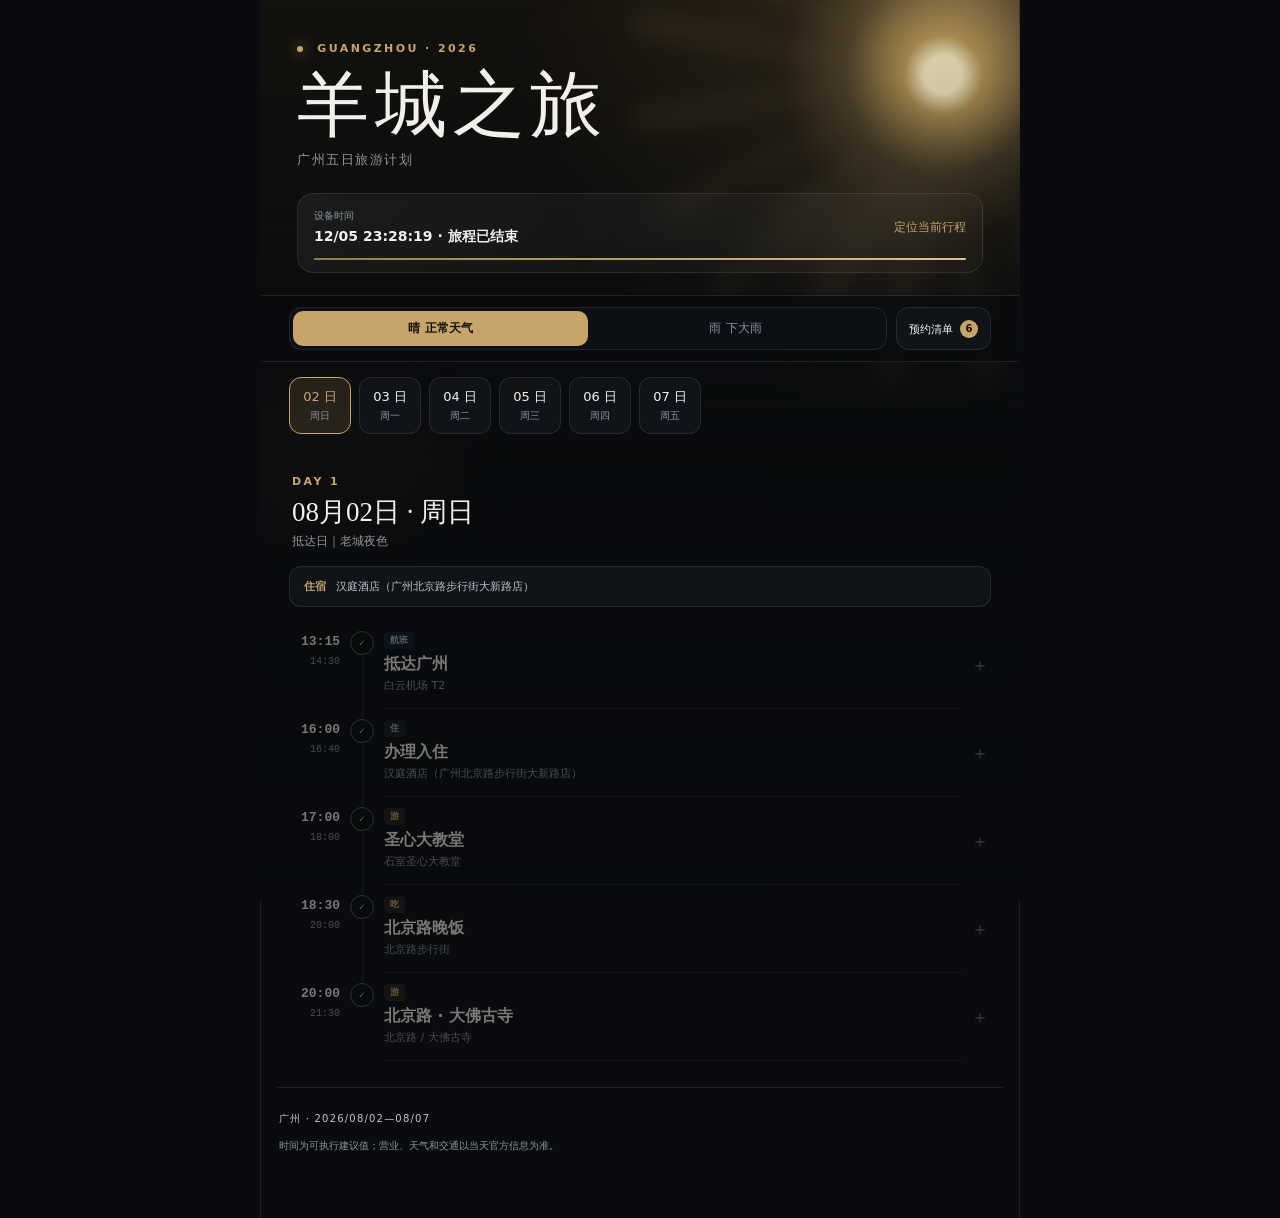
==== index.html @ 63f64cc5 "Publish Guangzhou interactive travel guide" ====
﻿<!DOCTYPE html><html lang="zh-CN"><head><meta charSet="utf-8"/><meta name="viewport" content="width=device-width, initial-scale=1"/><link rel="preload" as="image" href="./rain-window-v1.png"/><link rel="preload" as="image" href="./rain-window-loop-v1.gif"/><link rel="stylesheet" href="/assets/index-BPxHb4oF.css" data-rsc-css-href="/assets/index-BPxHb4oF.css" data-precedence="vite-rsc/importer-resources"/><link rel="preload" href="/styles.css" as="style"/><link rel="modulepreload" href="/assets/layout-segment-context-Cm3R5QKT.js" crossorigin=""/><link rel="modulepreload" href="/assets/rolldown-runtime-S-ySWqyJ.js" crossorigin=""/><link rel="modulepreload" href="/assets/index-CP8Jyj7E.js" crossorigin=""/><link rel="modulepreload" href="/assets/framework-DjPHiq1u.js" crossorigin=""/><link rel="modulepreload" href="/assets/page-rLevxvu_.js" crossorigin=""/><title>羊城之旅｜广州五日旅游计划</title><meta name="description" content="正常天气与大雨天气双方案的广州五日手机互动旅游计划"/><meta property="og:title" content="羊城之旅｜广州五日旅游计划"/><meta property="og:description" content="正常天气与大雨天气双方案的广州五日手机互动旅游计划"/><meta property="og:type" content="website"/><meta property="og:image" content="https://tripgz.gqtrashbin.design/og.png"/><meta property="og:image:width" content="1200"/><meta property="og:image:height" content="630"/><meta property="og:image:alt" content="羊城之旅｜广州五日旅游计划"/><meta name="twitter:card" content="summary_large_image"/><meta name="twitter:title" content="羊城之旅｜广州五日旅游计划"/><meta name="twitter:description" content="正常天气与大雨天气双方案的广州五日手机互动旅游计划"/><meta name="twitter:image" content="https://tripgz.gqtrashbin.design/og.png"/><link rel="stylesheet" href="/styles.css"/><script>self.__VINEXT_RSC_PARAMS__={}</script><script>self.__VINEXT_RSC_NAV__={"pathname":"/","searchParams":[]}</script><link rel="modulepreload" href="/assets/index-CP8Jyj7E.js" />
</head><body><main class="weather-page weather-sun"><div class="weather-scene" aria-hidden="true"><div class="sun-orb"></div><div class="sun-haze sun-haze-one"></div><div class="sun-haze sun-haze-two"></div><img class="rain-still" src="./rain-window-v1.png" alt=""/><img class="rain-animation" src="./rain-window-loop-v1.gif" alt=""/><div class="rain-mist"></div><div class="rain-layer rain-far"></div><div class="rain-layer rain-mid"></div><div class="rain-layer rain-near"></div><div class="rain-layer rain-fast"></div><div class="rain-layer rain-streaks"></div><div class="rain-layer rain-static"></div></div><div class="weather-content"><header class="hero"><div class="hero-glow"></div><div class="eyebrow"><span class="live-dot"></span> GUANGZHOU · 2026</div><h1>羊城之旅</h1><p class="hero-copy">广州五日旅游计划</p><div class="status-card"><div><span class="muted">设备时间</span><strong>07/27 14:13:01 · 距出发 6 天</strong></div><button type="button">定位当前行程</button><div class="progress-track" aria-label="总行程进度 0%"><span style="width:0%"></span></div></div></header><div class="mode-wrap"><nav class="mode-switch" aria-label="天气方案切换"><button class="active" aria-pressed="true"><span>晴</span>正常天气</button><button class="" aria-pressed="false"><span>雨</span>下大雨</button></nav><button class="booking-button" aria-expanded="false">预约清单 <b>6</b></button></div><nav class="day-tabs" aria-label="选择日期"><button class="active"><span>02<!-- --> 日</span><small>周日</small></button><button class=""><span>03<!-- --> 日</span><small>周一</small></button><button class=""><span>04<!-- --> 日</span><small>周二</small></button><button class=""><span>05<!-- --> 日</span><small>周三</small></button><button class=""><span>06<!-- --> 日</span><small>周四</small></button><button class=""><span>07<!-- --> 日</span><small>周五</small></button></nav><section class="itinerary" aria-live="polite"><div><div class="day-heading"><div><span class="section-kicker">DAY <!-- -->1</span><h2>08月02<!-- -->日 · <!-- -->周日</h2><p>抵达日｜老城夜色</p></div></div><div class="hotel-line"><span>住宿</span>汉庭酒店（广州北京路步行街大新路店）</div><div class="timeline"><details class="stop upcoming"><summary><div class="time"><strong>13:15</strong><span>14:30</span></div><div class="rail"><i>1</i></div><div class="stop-main"><div class="stop-topline"><span class="kind flight">航班</span></div><h3>抵达广州</h3><p>白云机场 T2</p></div><span class="chevron">＋</span></summary><div class="stop-detail"><p>取行李后乘地铁或网约车前往酒店；预留约 90 分钟进城。</p><a href="baidumap://map/geocoder?address=%E7%99%BD%E4%BA%91%E6%9C%BA%E5%9C%BA%20T2&amp;src=webapp.guangzhou-guide">在百度地图 App 打开 ↗</a></div></details><details class="stop upcoming"><summary><div class="time"><strong>16:00</strong><span>16:40</span></div><div class="rail"><i>2</i></div><div class="stop-main"><div class="stop-topline"><span class="kind hotel">住</span></div><h3>办理入住</h3><p>汉庭酒店（广州北京路步行街大新路店）</p></div><span class="chevron">＋</span></summary><div class="stop-detail"><p>放行李、补水，轻装出发。</p><a href="baidumap://map/geocoder?address=%E6%B1%89%E5%BA%AD%E9%85%92%E5%BA%97%EF%BC%88%E5%B9%BF%E5%B7%9E%E5%8C%97%E4%BA%AC%E8%B7%AF%E6%AD%A5%E8%A1%8C%E8%A1%97%E5%A4%A7%E6%96%B0%E8%B7%AF%E5%BA%97%EF%BC%89&amp;src=webapp.guangzhou-guide">在百度地图 App 打开 ↗</a></div></details><details class="stop upcoming"><summary><div class="time"><strong>17:00</strong><span>18:00</span></div><div class="rail"><i>3</i></div><div class="stop-main"><div class="stop-topline"><span class="kind visit">游</span></div><h3>圣心大教堂</h3><p>石室圣心大教堂</p></div><span class="chevron">＋</span></summary><div class="stop-detail"><p>看双尖塔与石砌立面；如现场暂停开放，则只看外观后提前去北京路。</p><a href="baidumap://map/geocoder?address=%E7%9F%B3%E5%AE%A4%E5%9C%A3%E5%BF%83%E5%A4%A7%E6%95%99%E5%A0%82&amp;src=webapp.guangzhou-guide">在百度地图 App 打开 ↗</a></div></details><details class="stop upcoming"><summary><div class="time"><strong>18:30</strong><span>20:00</span></div><div class="rail"><i>4</i></div><div class="stop-main"><div class="stop-topline"><span class="kind food">吃</span></div><h3>北京路晚饭</h3><p>北京路步行街</p></div><span class="chevron">＋</span></summary><div class="stop-detail"><p>第一顿以粤菜为主，三人共享更容易多尝几样。</p><div class="chips"><span>备选</span><em>大鸽饭</em><em>九大簋</em></div><a href="baidumap://map/geocoder?address=%E5%8C%97%E4%BA%AC%E8%B7%AF%E6%AD%A5%E8%A1%8C%E8%A1%97&amp;src=webapp.guangzhou-guide">在百度地图 App 打开 ↗</a></div></details><details class="stop upcoming"><summary><div class="time"><strong>20:00</strong><span>21:30</span></div><div class="rail"><i>5</i></div><div class="stop-main"><div class="stop-topline"><span class="kind visit">游</span></div><h3>北京路 · 大佛古寺</h3><p>北京路 / 大佛古寺</p></div><span class="chevron">＋</span></summary><div class="stop-detail"><p>饭后看千年古道遗址与大佛古寺夜景，不赶场。</p><a href="baidumap://map/geocoder?address=%E5%8C%97%E4%BA%AC%E8%B7%AF%20%2F%20%E5%A4%A7%E4%BD%9B%E5%8F%A4%E5%AF%BA&amp;src=webapp.guangzhou-guide">在百度地图 App 打开 ↗</a></div></details></div></div></section><footer><span>广州 · 2026/08/02—08/07</span><p>时间为可执行建议值；营业、天气和交通以当天官方信息为准。</p></footer></div></main><script id="_R_">import("/assets/index-CP8Jyj7E.js")</script></body></html><script>self.__VINEXT_RSC_CHUNKS__=self.__VINEXT_RSC_CHUNKS__||[];self.__VINEXT_RSC_CHUNKS__.push("2:I[\"8c0f216c4604\",[],\"Children\",1]\n3:I[\"15c18cfaeeff\",[],\"LayoutSegmentProvider\",1]\n4:I[\"8c0f216c4604\",[],\"Slot\",1]\n5:I[\"593f344dc510\",[],\"RedirectBoundary\",1]\n:HL[\"/assets/index-BPxHb4oF.css\",\"style\"]\n:HL[\"/styles.css\",\"style\"]\n")</script><script>self.__VINEXT_RSC_CHUNKS__=self.__VINEXT_RSC_CHUNKS__||[];self.__VINEXT_RSC_CHUNKS__.push("0:{\"__route\":\"route:/\",\"__interceptionContext\":null,\"__layoutIds\":[\"layout:/\"],\"__rootLayout\":\"/\",\"page:/\":\"$L1\",\"layout:/\":[[[[\"$\",\"link\",\"css:/assets/index-BPxHb4oF.css\",{\"rel\":\"stylesheet\",\"precedence\":\"vite-rsc/importer-resources\",\"href\":\"/assets/index-BPxHb4oF.css\",\"data-rsc-css-href\":\"/assets/index-BPxHb4oF.css\"}],\"$undefined\"],[\"$\",\"html\",null,{\"lang\":\"zh-CN\",\"children\":[[\"$\",\"head\",null,{\"children\":[\"$\",\"link\",null,{\"rel\":\"stylesheet\",\"href\":\"/styles.css\"}]}],[\"$\",\"body\",null,{\"children\":[\"$\",\"$L2\",null,{}]}]]}]],null],\"route:/\":[[[\"$\",\"meta\",null,{\"charSet\":\"utf-8\"}],[[\"$\",\"title\",\"0\",{\"children\":\"羊城之旅｜广州五日旅游计划\"}],[\"$\",\"meta\",\"1\",{\"name\":\"description\",\"content\":\"正常天气与大雨天气双方案的广州五日手机互动旅游计划\"}],[\"$\",\"meta\",\"2\",{\"property\":\"og:title\",\"content\":\"羊城之旅｜广州五日旅游计划\"}],[\"$\",\"meta\",\"3\",{\"property\":\"og:description\",\"content\":\"正常天气与大雨天气双方案的广州五日手机互动旅游计划\"}],[\"$\",\"meta\",\"4\",{\"property\":\"og:type\",\"content\":\"website\"}],[\"$\",\"meta\",\"5\",{\"property\":\"og:image\",\"content\":\"https://tripgz.gqtrashbin.design/og.png\"}],[\"$\",\"meta\",\"6\",{\"property\":\"og:image:width\",\"content\":\"1200\"}],[\"$\",\"meta\",\"7\",{\"property\":\"og:image:height\",\"content\":\"630\"}],[\"$\",\"meta\",\"8\",{\"property\":\"og:image:alt\",\"content\":\"羊城之旅｜广州五日旅游计划\"}],[\"$\",\"meta\",\"9\",{\"name\":\"twitter:card\",\"content\":\"summary_large_image\"}],[\"$\",\"meta\",\"10\",{\"name\":\"twitter:title\",\"content\":\"羊城之旅｜广州五日旅游计划\"}],[\"$\",\"meta\",\"11\",{\"name\":\"twitter:description\",\"content\":\"正常天气与大雨天气双方案的广州五日手机互动旅游计划\"}],[\"$\",\"meta\",\"12\",{\"name\":\"twitter:image\",\"content\":\"https://tripgz.gqtrashbin.design/og.png\"}]],[[\"$\",\"meta\",\"0\",{\"name\":\"viewport\",\"content\":\"width=device-width, initial-scale=1\"}]]],[\"$\",\"$L3\",null,{\"segmentMap\":{\"children\":[]},\"children\":[\"$\",\"$L4\",null,{\"id\":\"layout:/\",\"parallelSlots\":\"$undefined\",\"children\":[\"$\",\"$L5\",null,{\"children\":[\"$\",\"$L3\",null,{\"segmentMap\":{\"children\":[]},\"children\":[\"$\",\"$L4\",null,{\"id\":\"page:/\"}]}]}]}]}]],\"__layoutFlags\":{\"layout:/\":\"s\"},\"__artifactCompatibility\":{\"schemaVersion\":1,\"graphVersion\":\"app-route-graph:4uhn5s1wvoptc\",\"deploymentVersion\":\"9c1d04fc-54e3-4428-b89f-af4d07ae3cdd\",\"appElementsSchemaVersion\":1,\"rscPayloadSchemaVersion\":1,\"rootBoundaryId\":\"/\",\"renderEpoch\":null}}\n")</script><script>self.__VINEXT_RSC_CHUNKS__=self.__VINEXT_RSC_CHUNKS__||[];self.__VINEXT_RSC_CHUNKS__.push("6:I[\"6efdf509a785\",[],\"default\",1]\n1:[\"$\",\"$L6\",null,{\"params\":\"$@7\",\"searchParams\":\"$@8\"}]\n")</script><script>self.__VINEXT_RSC_CHUNKS__=self.__VINEXT_RSC_CHUNKS__||[];self.__VINEXT_RSC_CHUNKS__.push("7:{}\n8:{}\n")</script><script>self.__VINEXT_RSC_DONE__=true</script>
---- assets/index-BPxHb4oF.css ----
:root{--bg:#090b0e;--panel:#101419;--panel-2:#151a20;--line:#ffffff17;--text:#f2f0e9;--muted:#8e969f;--gold:#c7a56a;--gold-soft:#c7a56a24;--blue:#7da7c7}*{box-sizing:border-box}html{background:var(--bg);--lightningcss-light: ;--lightningcss-dark:initial;color-scheme:dark;scroll-behavior:smooth}body{background:var(--bg);color:var(--text);margin:0;font-family:PingFang SC,Microsoft YaHei,system-ui,sans-serif}button,summary{-webkit-tap-highlight-color:transparent}button{font:inherit}main{min-height:100vh;padding-bottom:calc(32px + env(safe-area-inset-bottom))}.weather-page{isolation:isolate;background:#090b0e;position:relative;overflow:clip}.weather-content{z-index:2;position:relative}.weather-scene{z-index:0;pointer-events:none;width:min(760px,100%);transition:background 1s;position:fixed;inset:0 0 0 50%;overflow:hidden;translate:-50%}.weather-scene:after{content:"";background:linear-gradient(#0507090d,#07090c94 46%,#090b0eeb 100%);position:absolute;inset:0}.sun-orb{aspect-ratio:1;opacity:0;filter:blur(1px);background:radial-gradient(circle,#fff7cffa 0 8%,#eec46fad 17%,#c7a56a38 42%,#0000 70%);border-radius:50%;width:330px;transition:opacity .8s,transform 1.2s;position:absolute;top:-90px;right:-88px;transform:scale(.82)}.sun-orb:after{content:"";filter:blur(12px);background:repeating-conic-gradient(from 8deg,#eccb8b1a 0deg 3deg,#0000 4deg 18deg);border-radius:50%;animation:42s linear infinite sun-turn;position:absolute;inset:-45%}.sun-haze{opacity:0;filter:blur(30px);border-radius:50%;transition:opacity 1s;animation:13s ease-in-out infinite alternate haze-drift;position:absolute}.sun-haze-one{background:#cfaa6829;width:180px;height:100px;top:180px;right:8%}.sun-haze-two{background:#977e5217;width:230px;height:150px;animation-delay:-6s;top:43vh;left:-40px}.weather-sun .sun-orb{opacity:1;transform:scale(1)}.weather-sun .sun-haze{opacity:1}.weather-sun .weather-scene{background:radial-gradient(circle at 84% 4%,#ae894833,#0000 35%),linear-gradient(#14120e 0%,#0e0f0f 38%,#090b0e 100%)}.rain-still,.rain-animation{object-fit:cover;opacity:0;filter:blur(.3px)brightness(.88)saturate(.86);width:100%;height:100%;transition:opacity .8s;position:absolute;inset:0;transform:scale(1.025)}.rain-mist,.rain-layer{opacity:0;transition:opacity .7s;position:absolute;inset:0}.rain-mist{filter:blur(3px)saturate(.82);background:radial-gradient(at 25% 8%,#80a9a84d,#0000 38%),radial-gradient(at 78% 24%,#476f7747,#0000 42%),linear-gradient(#264a4ce6,#122a2eb3 48%,#08111559);transform:scale(1.04)}.rain-layer{will-change:background-position, transform;background-repeat:repeat}.rain-far{filter:blur(5.5px)saturate(.72);background-image:radial-gradient(at 50% 18%,#b5d7d629 0 1px,#0000 3px),linear-gradient(#0000 0 34%,#adcecf21 38% 68%,#0000 73%);background-size:31px 96px,79px 210px;animation:13s linear infinite glass-rivulets;inset:-18% -8%}.rain-mid{filter:drop-shadow(0 1px 1px #0000007a);background-image:radial-gradient(at 34% 25%,#ebf7f58c 0 1px,#0000 2px),radial-gradient(at 52% 55%,#0f222594 0 3px,#89aeaf3b 4px,#0000 6px),radial-gradient(at 38% 28%,#e5f4f261 0 1px,#0000 2px),radial-gradient(at 52% 58%,#0b1b1f80 0 2px,#8cb0b133 3px,#0000 5px);background-position:3px 7px,3px 7px,29px 47px,29px 47px;background-size:43px 61px,43px 61px,79px 103px,79px 103px}.rain-near{filter:drop-shadow(0 2px 2px #0000008c);background-image:radial-gradient(at 39% 27%,#f7fcf9b3 0 1.2px,#0000 2.4px),radial-gradient(at 52% 58%,#071619b8 0 5px,#9dc1c04d 6px,#0000 9px),radial-gradient(at 35% 23%,#eff9f68c 0 1px,#0000 2px),radial-gradient(at 52% 59%,#08181ba6 0 3.5px,#98bcbb47 4.5px,#0000 7px);background-position:21px 15px,21px 15px,71px 83px,71px 83px;background-size:109px 127px,109px 127px,157px 181px,157px 181px;animation:22s cubic-bezier(.45,0,.55,1) infinite heavy-drops;inset:-8% -4%}.rain-fast{filter:blur(2.2px)saturate(.8)drop-shadow(0 1px 2px #00000061);background-image:radial-gradient(at 42% 26%,#eff9f76b 0 1px,#0000 2px),radial-gradient(at 52% 53%,#08191d94 0 2px,#95bbba33 3px,#0000 5px),linear-gradient(#0000 0 28%,#aacbca1f 35% 71%,#0000 76%);background-position:91px -27px,91px -27px,37px -103px;background-size:137px 193px,137px 193px,223px 347px;animation:7.4s cubic-bezier(.38,.04,.62,.98) infinite quick-drops;inset:-14% -3%}.rain-streaks{filter:blur(.8px);background-image:linear-gradient(166deg,#0000 0 43%,#dcedec42 44% 45.5%,#0000 47% 100%),linear-gradient(166deg,#0000 0 61%,#cde4e32e 62% 63%,#0000 64.5% 100%);background-position:17px -119px,103px -287px;background-size:127px 263px,211px 379px;animation:2.8s linear infinite slant-rain;inset:-22% -18%;transform:rotate(-4deg)}.rain-static{filter:drop-shadow(0 1.5px 1px #000000a6);background-image:radial-gradient(at 35% 20%,#fffffcdb 0 1.8px,#0000 3.5px),radial-gradient(at 53% 60%,#031114cc 0 9px,#b1d4cf57 10px,#0000 14px),radial-gradient(at 34% 22%,#fffffad1 0 1px,#0000 2px),radial-gradient(at 52% 57%,#051417c7 0 4px,#accdc952 5px,#0000 7px),radial-gradient(at 31% 24%,#fafffbad 0 1px,#0000 2px),radial-gradient(at 52% 58%,#061518ad 0 2px,#aed0cb4d 3px,#0000 5px),radial-gradient(at 38% 26%,#f8fffc94 0 .5px,#0000 1.2px),radial-gradient(at 53% 60%,#08181b99 0 .9px,#a1c6c340 1.7px,#0000 2.7px);background-position:137px 79px,137px 79px,23px 41px,23px 41px,71px 19px,71px 19px,11px 67px,11px 67px;background-size:293px 347px,293px 347px,173px 211px,173px 211px,97px 139px,97px 139px,53px 83px,53px 83px}.weather-rain .rain-still,.weather-rain .rain-animation{opacity:.9}.weather-rain .rain-mist{opacity:.16}.weather-rain .rain-far,.weather-rain .rain-mid,.weather-rain .rain-near,.weather-rain .rain-fast,.weather-rain .rain-streaks,.weather-rain .rain-static{opacity:0}.weather-rain .weather-scene{background:linear-gradient(#315b5b 0%,#173b40 43%,#09151a 100%)}.weather-rain .weather-scene:after{background:linear-gradient(#020d100a,#050e125c 48%,#090b0ee8 100%);box-shadow:inset 0 0 90px #00000047}@keyframes sun-turn{to{transform:rotate(360deg)}}@keyframes haze-drift{to{transform:translate(28px,18px)scale(1.12)}}@keyframes glass-rivulets{0%{background-position:0 -210px,17px -420px}to{background-position:0 210px,17px 420px}}@keyframes heavy-drops{0%,18%{transform:translateY(-8px)}48%,72%{transform:translateY(8px)}to{transform:translateY(26px)}}@keyframes quick-drops{0%,9%{transform:translateY(-18px)}66%{transform:translateY(32px)}to{transform:translateY(62px)}}@keyframes slant-rain{0%{background-position:17px -263px,103px -379px}to{background-position:-37px 263px,49px 379px}}.hero{padding:max(42px, env(safe-area-inset-top)) 20px 22px;border-bottom:1px solid var(--line);position:relative;overflow:hidden}.hero-glow{pointer-events:none;background:radial-gradient(circle,#c7a56a3b,#0000 68%);width:310px;height:310px;position:absolute;top:-160px;right:-120px}.eyebrow,.section-kicker{color:var(--gold);letter-spacing:.22em;font-size:11px;font-weight:700}.live-dot{background:var(--gold);width:6px;height:6px;box-shadow:0 0 14px var(--gold);border-radius:50%;margin-right:8px;display:inline-block}h1{letter-spacing:.08em;margin:14px 0 2px;font-family:Songti SC,STSong,serif;font-size:clamp(44px,13vw,72px);font-weight:500;line-height:1}.hero-copy{color:var(--muted);letter-spacing:.12em;margin:10px 0 24px;font-size:13px}.status-card{border:1px solid var(--line);-webkit-backdrop-filter:blur(12px);backdrop-filter:blur(12px);background:linear-gradient(130deg,#ffffff0f,#ffffff05);border-radius:16px;grid-template-columns:1fr auto;align-items:center;gap:12px;padding:15px 16px 12px;display:grid;position:relative}.status-card .muted{color:var(--muted);margin-bottom:3px;font-size:10px;display:block}.status-card strong{font-size:14px}.status-card button{color:var(--gold);cursor:pointer;background:0 0;border:0;padding:8px 0 8px 12px;font-size:12px}.progress-track{background:#ffffff17;border-radius:9px;grid-column:1/-1;height:2px;overflow:hidden}.progress-track span{background:linear-gradient(90deg,#9b7a45,#e0c28b);height:100%;transition:width .4s;display:block}.mode-wrap{z-index:20;-webkit-backdrop-filter:blur(18px)saturate(125%);backdrop-filter:blur(18px)saturate(125%);border-bottom:1px solid var(--line);background:#090b0ec2;gap:9px;padding:11px 16px;display:flex;position:sticky;top:0}.mode-switch{border:1px solid var(--line);background:#0c0f13;border-radius:13px;flex:1;grid-template-columns:1fr 1fr;padding:3px;display:grid}.mode-switch button{color:var(--muted);cursor:pointer;background:0 0;border:0;border-radius:10px;padding:9px 10px;font-size:12px}.mode-switch button span{margin-right:5px}.mode-switch button.active{color:#17120b;background:var(--gold);font-weight:700}.mode-switch button.active.rain{color:#08131b;background:var(--blue)}.booking-button{border:1px solid var(--line);color:var(--text);background:var(--panel);cursor:pointer;white-space:nowrap;border-radius:13px;padding:0 12px;font-size:11px}.booking-button b{color:#17120b;background:var(--gold);border-radius:50%;place-items:center;width:18px;height:18px;margin-left:4px;font-size:10px;display:inline-grid}.booking-panel{background:linear-gradient(145deg, var(--gold-soft), #ffffff05);border:1px solid #c7a56a45;border-radius:18px;margin:12px 16px;padding:20px}.booking-panel h2{margin:6px 0 15px;font-family:Songti SC,serif;font-size:24px;font-weight:500}.booking-list{gap:10px;display:grid}.booking-list article{border-top:1px solid var(--line);grid-template-columns:74px 1fr;gap:12px;padding-top:10px;display:grid}.booking-list time{color:var(--gold);font-size:11px}.booking-list strong{font-size:13px}.booking-list p{color:var(--muted);margin:4px 0 0;font-size:12px;line-height:1.6}.day-tabs{scrollbar-width:none;gap:8px;padding:15px 16px 10px;display:flex;overflow-x:auto}.day-tabs::-webkit-scrollbar{display:none}.day-tabs button{border:1px solid var(--line);color:var(--muted);background:var(--panel);cursor:pointer;border-radius:12px;flex:0 0 62px;padding:10px 6px}.day-tabs button span,.day-tabs button small{display:block}.day-tabs button span{color:var(--text);font-size:13px}.day-tabs button small{margin-top:3px;font-size:10px}.day-tabs button.active{border-color:var(--gold);background:var(--gold-soft)}.day-tabs button.active span{color:var(--gold)}.itinerary{padding:12px 16px 18px}.day-heading{justify-content:space-between;align-items:flex-start;gap:12px;padding:14px 3px 16px;display:flex}.day-heading h2{margin:5px 0 3px;font-family:Songti SC,serif;font-size:27px;font-weight:500}.day-heading p{color:var(--muted);margin:0;font-size:12px}.today-badge{color:var(--gold);background:var(--gold-soft);border:1px solid #c7a56a47;border-radius:99px;padding:5px 9px;font-size:10px}.hotel-line{color:#bdc3c8;background:var(--panel);border:1px solid var(--line);border-radius:12px;margin-bottom:14px;padding:12px 14px;font-size:11px}.hotel-line span{color:var(--gold);margin-right:10px;font-weight:700}.timeline{position:relative}.stop{background:0 0}.stop summary{cursor:pointer;grid-template-columns:51px 28px minmax(0,1fr) 20px;gap:8px;min-height:88px;list-style:none;display:grid}.stop summary::-webkit-details-marker{display:none}.time{text-align:right;padding-top:13px}.time strong{font-family:ui-monospace,SFMono-Regular,monospace;font-size:13px;display:block}.time span{color:var(--muted);font-family:ui-monospace,SFMono-Regular,monospace;font-size:10px}.rail{justify-content:center;display:flex;position:relative}.rail:after{content:"";background:var(--line);width:1px;position:absolute;top:31px;bottom:-9px;left:50%}.stop:last-child .rail:after{display:none}.rail i{z-index:1;width:24px;height:24px;color:var(--muted);background:var(--bg);border:1px solid #48505a;border-radius:50%;place-items:center;margin-top:10px;font-size:9px;font-style:normal;display:grid;position:relative}.stop-main{border-bottom:1px solid var(--line);min-width:0;padding:11px 0 15px}.stop-main h3{margin:5px 0 3px;font-size:16px;font-weight:650}.stop-main p{color:var(--muted);text-overflow:ellipsis;white-space:nowrap;margin:0;font-size:11px;overflow:hidden}.stop-topline{align-items:center;gap:7px;display:flex}.kind{color:var(--gold);background:var(--gold-soft);border-radius:4px;padding:2px 6px;font-size:9px;font-weight:700}.kind.food{color:#deb585;background:#deb5851f}.kind.travel,.kind.flight{color:#9abbd3;background:#7da7c71f}.kind.hotel{color:#aab7ad;background:#96af9d1f}.now-label{color:#111;background:var(--gold);border-radius:4px;padding:2px 6px;font-size:9px;font-weight:700}.chevron{color:#666f78;align-self:center;font-size:18px;transition:transform .25s}.stop[open] .chevron{transform:rotate(45deg)}.stop-detail{border:1px solid var(--line);background:var(--panel);border-radius:12px;margin:-3px 0 12px 87px;padding:14px 15px}.stop-detail>p{color:#c7ccd0;margin:0 0 10px;font-size:12px;line-height:1.75}.stop-detail a{color:var(--gold);margin-top:11px;font-size:11px;text-decoration:none;display:inline-block}.chips{flex-wrap:wrap;align-items:center;gap:6px;display:flex}.chips span{color:var(--muted);font-size:10px}.chips em{border:1px solid var(--line);color:#c5c9cc;border-radius:999px;padding:5px 8px;font-size:10px;font-style:normal}.booking-note{color:#d7c7a9;background:var(--gold-soft);border-left:2px solid var(--gold);margin-top:10px;padding:9px 10px;font-size:11px;line-height:1.6}.booking-note b{color:var(--gold);margin-right:8px}.stop.done{opacity:.48}.stop.done .rail i{color:#94b29f;border-color:#4e6657}.stop.now .rail i{color:#17120b;border-color:var(--gold);background:var(--gold);box-shadow:0 0 0 5px #c7a56a1a}.stop.now .stop-main h3{color:var(--gold)}footer{border-top:1px solid var(--line);color:var(--muted);margin:8px 16px 0;padding:22px 2px;font-size:10px;line-height:1.7}footer span{color:#c3c7ca;letter-spacing:.12em}@media (width>=760px){main{border-left:1px solid var(--line);border-right:1px solid var(--line);width:min(760px,100%);margin:0 auto}.hero{padding-left:36px;padding-right:36px}.mode-wrap,.day-tabs,.itinerary{padding-left:28px;padding-right:28px}.booking-panel{margin-left:28px;margin-right:28px}}@media (prefers-reduced-motion:reduce){*{scroll-behavior:auto!important;transition:none!important}.sun-orb:after,.sun-haze,.rain-layer{animation:none!important}.weather-rain .rain-animation{display:none}}
---- styles.css ----
:root {
  --bg: #090b0e;
  --panel: #101419;
  --panel-2: #151a20;
  --line: rgba(255,255,255,.09);
  --text: #f2f0e9;
  --muted: #8e969f;
  --gold: #c7a56a;
  --gold-soft: rgba(199,165,106,.14);
  --blue: #7da7c7;
}

* { box-sizing: border-box; }
html { background: var(--bg); color-scheme: dark; scroll-behavior: smooth; }
body { margin: 0; background: var(--bg); color: var(--text); font-family: "PingFang SC", "Microsoft YaHei", system-ui, sans-serif; }
button, summary { -webkit-tap-highlight-color: transparent; }
button { font: inherit; }
main { min-height: 100vh; padding-bottom: calc(32px + env(safe-area-inset-bottom)); }

/* Atmospheric weather layer: restrained so the itinerary remains primary. */
.weather-page { position: relative; isolation: isolate; overflow: clip; background: #090b0e; }
.weather-content { position: relative; z-index: 2; }
.weather-scene { position: fixed; z-index: 0; inset: 0; left: 50%; width: min(760px, 100%); translate: -50% 0; overflow: hidden; pointer-events: none; transition: background 1s ease; }
.weather-scene::after { content: ""; position: absolute; inset: 0; background: linear-gradient(180deg, rgba(5,7,9,.05), rgba(7,9,12,.58) 46%, rgba(9,11,14,.92) 100%); }

.sun-orb { position: absolute; top: -90px; right: -88px; width: 330px; aspect-ratio: 1; border-radius: 50%; opacity: 0; background: radial-gradient(circle, rgba(255,247,207,.98) 0 8%, rgba(238,196,111,.68) 17%, rgba(199,165,106,.22) 42%, transparent 70%); filter: blur(1px); transform: scale(.82); transition: opacity .8s ease, transform 1.2s ease; }
.sun-orb::after { content: ""; position: absolute; inset: -45%; border-radius: 50%; background: repeating-conic-gradient(from 8deg, rgba(236,203,139,.1) 0deg 3deg, transparent 4deg 18deg); filter: blur(12px); animation: sun-turn 42s linear infinite; }
.sun-haze { position: absolute; border-radius: 50%; opacity: 0; filter: blur(30px); transition: opacity 1s ease; animation: haze-drift 13s ease-in-out infinite alternate; }
.sun-haze-one { top: 180px; right: 8%; width: 180px; height: 100px; background: rgba(207,170,104,.16); }
.sun-haze-two { top: 43vh; left: -40px; width: 230px; height: 150px; background: rgba(151,126,82,.09); animation-delay: -6s; }
.weather-sun .sun-orb { opacity: 1; transform: scale(1); }
.weather-sun .sun-haze { opacity: 1; }
.weather-sun .weather-scene { background: radial-gradient(circle at 84% 4%, rgba(174,137,72,.2), transparent 35%), linear-gradient(180deg, #14120e 0%, #0e0f0f 38%, #090b0e 100%); }

.rain-still, .rain-animation { position: absolute; inset: 0; width: 100%; height: 100%; object-fit: cover; opacity: 0; filter: blur(.3px) brightness(.88) saturate(.86); transform: scale(1.025); transition: opacity .8s ease; }

.rain-mist, .rain-layer { position: absolute; inset: 0; opacity: 0; transition: opacity .7s ease; }
.rain-mist { background: radial-gradient(ellipse at 25% 8%, rgba(128,169,168,.3), transparent 38%), radial-gradient(ellipse at 78% 24%, rgba(71,111,119,.28), transparent 42%), linear-gradient(180deg, rgba(38,74,76,.9), rgba(18,42,46,.7) 48%, rgba(8,17,21,.35)); filter: blur(3px) saturate(.82); transform: scale(1.04); }
.rain-layer { background-repeat: repeat; will-change: background-position, transform; }

/* Out-of-focus drops behind the pane: soft trails that creep downward. */
.rain-far {
  inset: -18% -8%;
  background-image:
    radial-gradient(ellipse at 50% 18%, rgba(181,215,214,.16) 0 1px, transparent 3px),
    linear-gradient(180deg, transparent 0 34%, rgba(173,206,207,.13) 38% 68%, transparent 73%);
  background-size: 31px 96px, 79px 210px;
  filter: blur(5.5px) saturate(.72);
  animation: glass-rivulets 13s linear infinite;
}

/* Fine beads on the glass, with a bright shoulder and a dark lower rim. */
.rain-mid {
  background-image:
    radial-gradient(ellipse at 34% 25%, rgba(235,247,245,.55) 0 1px, transparent 2px),
    radial-gradient(ellipse at 52% 55%, rgba(15,34,37,.58) 0 3px, rgba(137,174,175,.23) 4px, transparent 6px),
    radial-gradient(ellipse at 38% 28%, rgba(229,244,242,.38) 0 1px, transparent 2px),
    radial-gradient(ellipse at 52% 58%, rgba(11,27,31,.5) 0 2px, rgba(140,176,177,.2) 3px, transparent 5px);
  background-size: 43px 61px, 43px 61px, 79px 103px, 79px 103px;
  background-position: 3px 7px, 3px 7px, 29px 47px, 29px 47px;
  filter: drop-shadow(0 1px 1px rgba(0,0,0,.48));
}

/* Larger foreground droplets move very slowly, like water gathering on a window. */
.rain-near {
  inset: -8% -4%;
  background-image:
    radial-gradient(ellipse at 39% 27%, rgba(247,252,249,.7) 0 1.2px, transparent 2.4px),
    radial-gradient(ellipse at 52% 58%, rgba(7,22,25,.72) 0 5px, rgba(157,193,192,.3) 6px, transparent 9px),
    radial-gradient(ellipse at 35% 23%, rgba(239,249,246,.55) 0 1px, transparent 2px),
    radial-gradient(ellipse at 52% 59%, rgba(8,24,27,.65) 0 3.5px, rgba(152,188,187,.28) 4.5px, transparent 7px);
  background-size: 109px 127px, 109px 127px, 157px 181px, 157px 181px;
  background-position: 21px 15px, 21px 15px, 71px 83px, 71px 83px;
  filter: drop-shadow(0 2px 2px rgba(0,0,0,.55));
  animation: heavy-drops 22s cubic-bezier(.45,0,.55,1) infinite;
}

/* A sparse quicker layer breaks the shared rhythm of the slower trails. */
.rain-fast {
  inset: -14% -3%;
  background-image:
    radial-gradient(ellipse at 42% 26%, rgba(239,249,247,.42) 0 1px, transparent 2px),
    radial-gradient(ellipse at 52% 53%, rgba(8,25,29,.58) 0 2px, rgba(149,187,186,.2) 3px, transparent 5px),
    linear-gradient(180deg, transparent 0 28%, rgba(170,203,202,.12) 35% 71%, transparent 76%);
  background-size: 137px 193px, 137px 193px, 223px 347px;
  background-position: 91px -27px, 91px -27px, 37px -103px;
  filter: blur(2.2px) saturate(.8) drop-shadow(0 1px 2px rgba(0,0,0,.38));
  animation: quick-drops 7.4s cubic-bezier(.38,.04,.62,.98) infinite;
}

/* Sparse broken rain beyond the glass, angled by wind rather than forming a curtain. */
.rain-streaks {
  inset: -22% -18%;
  background-image:
    linear-gradient(166deg, transparent 0 43%, rgba(220,237,236,.26) 44% 45.5%, transparent 47% 100%),
    linear-gradient(166deg, transparent 0 61%, rgba(205,228,227,.18) 62% 63%, transparent 64.5% 100%);
  background-size: 127px 263px, 211px 379px;
  background-position: 17px -119px, 103px -287px;
  filter: blur(.8px);
  transform: rotate(-4deg);
  animation: slant-rain 2.8s linear infinite;
}

/* Stationary beads use mismatched tile sizes, so their distribution feels organic. */
.rain-static {
  background-image:
    radial-gradient(ellipse at 35% 20%, rgba(255,255,252,.86) 0 1.8px, transparent 3.5px),
    radial-gradient(ellipse at 53% 60%, rgba(3,17,20,.8) 0 9px, rgba(177,212,207,.34) 10px, transparent 14px),
    radial-gradient(ellipse at 34% 22%, rgba(255,255,250,.82) 0 1px, transparent 2px),
    radial-gradient(ellipse at 52% 57%, rgba(5,20,23,.78) 0 4px, rgba(172,205,201,.32) 5px, transparent 7px),
    radial-gradient(ellipse at 31% 24%, rgba(250,255,251,.68) 0 1px, transparent 2px),
    radial-gradient(ellipse at 52% 58%, rgba(6,21,24,.68) 0 2px, rgba(174,208,203,.3) 3px, transparent 5px),
    radial-gradient(ellipse at 38% 26%, rgba(248,255,252,.58) 0 .5px, transparent 1.2px),
    radial-gradient(ellipse at 53% 60%, rgba(8,24,27,.6) 0 .9px, rgba(161,198,195,.25) 1.7px, transparent 2.7px);
  background-size: 293px 347px, 293px 347px, 173px 211px, 173px 211px, 97px 139px, 97px 139px, 53px 83px, 53px 83px;
  background-position: 137px 79px, 137px 79px, 23px 41px, 23px 41px, 71px 19px, 71px 19px, 11px 67px, 11px 67px;
  filter: drop-shadow(0 1.5px 1px rgba(0,0,0,.65));
}
.weather-rain .rain-still, .weather-rain .rain-animation { opacity: .9; }
.weather-rain .rain-mist { opacity: .16; }
.weather-rain .rain-far,
.weather-rain .rain-mid,
.weather-rain .rain-near,
.weather-rain .rain-fast,
.weather-rain .rain-streaks,
.weather-rain .rain-static { opacity: 0; }
.weather-rain .weather-scene { background: linear-gradient(180deg, #315b5b 0%, #173b40 43%, #09151a 100%); }
.weather-rain .weather-scene::after { background: linear-gradient(180deg, rgba(2,13,16,.04), rgba(5,14,18,.36) 48%, rgba(9,11,14,.91) 100%); box-shadow: inset 0 0 90px rgba(0,0,0,.28); }

@keyframes sun-turn { to { transform: rotate(360deg); } }
@keyframes haze-drift { to { transform: translate3d(28px, 18px, 0) scale(1.12); } }
@keyframes glass-rivulets { from { background-position: 0 -210px, 17px -420px; } to { background-position: 0 210px, 17px 420px; } }
@keyframes heavy-drops { 0%, 18% { transform: translateY(-8px); } 48%, 72% { transform: translateY(8px); } 100% { transform: translateY(26px); } }
@keyframes quick-drops { 0%, 9% { transform: translateY(-18px); } 66% { transform: translateY(32px); } 100% { transform: translateY(62px); } }
@keyframes slant-rain { from { background-position: 17px -263px, 103px -379px; } to { background-position: -37px 263px, 49px 379px; } }

.hero { position: relative; overflow: hidden; padding: max(42px, env(safe-area-inset-top)) 20px 22px; border-bottom: 1px solid var(--line); }
.hero-glow { position: absolute; width: 310px; height: 310px; right: -120px; top: -160px; background: radial-gradient(circle, rgba(199,165,106,.23), transparent 68%); pointer-events: none; }
.eyebrow, .section-kicker { color: var(--gold); font-size: 11px; letter-spacing: .22em; font-weight: 700; }
.live-dot { display: inline-block; width: 6px; height: 6px; margin-right: 8px; border-radius: 50%; background: var(--gold); box-shadow: 0 0 14px var(--gold); }
h1 { margin: 14px 0 2px; font-family: "Songti SC", "STSong", serif; font-size: clamp(44px, 13vw, 72px); line-height: 1; letter-spacing: .08em; font-weight: 500; }
.hero-copy { margin: 10px 0 24px; color: var(--muted); letter-spacing: .12em; font-size: 13px; }
.status-card { position: relative; display: grid; grid-template-columns: 1fr auto; gap: 12px; align-items: center; padding: 15px 16px 12px; border: 1px solid var(--line); border-radius: 16px; background: linear-gradient(130deg, rgba(255,255,255,.06), rgba(255,255,255,.018)); backdrop-filter: blur(12px); }
.status-card .muted { display: block; color: var(--muted); font-size: 10px; margin-bottom: 3px; }
.status-card strong { font-size: 14px; }
.status-card button { border: 0; color: var(--gold); background: transparent; padding: 8px 0 8px 12px; cursor: pointer; font-size: 12px; }
.progress-track { grid-column: 1 / -1; height: 2px; overflow: hidden; background: rgba(255,255,255,.09); border-radius: 9px; }
.progress-track span { display: block; height: 100%; background: linear-gradient(90deg, #9b7a45, #e0c28b); transition: width .4s ease; }

.mode-wrap { position: sticky; top: 0; z-index: 20; display: flex; gap: 9px; padding: 11px 16px; background: rgba(9,11,14,.76); backdrop-filter: blur(18px) saturate(125%); border-bottom: 1px solid var(--line); }
.mode-switch { display: grid; grid-template-columns: 1fr 1fr; flex: 1; padding: 3px; border: 1px solid var(--line); border-radius: 13px; background: #0c0f13; }
.mode-switch button { border: 0; border-radius: 10px; padding: 9px 10px; color: var(--muted); background: transparent; cursor: pointer; font-size: 12px; }
.mode-switch button span { margin-right: 5px; }
.mode-switch button.active { color: #17120b; background: var(--gold); font-weight: 700; }
.mode-switch button.active.rain { color: #08131b; background: var(--blue); }
.booking-button { border: 1px solid var(--line); border-radius: 13px; padding: 0 12px; color: var(--text); background: var(--panel); cursor: pointer; font-size: 11px; white-space: nowrap; }
.booking-button b { display: inline-grid; place-items: center; width: 18px; height: 18px; margin-left: 4px; border-radius: 50%; color: #17120b; background: var(--gold); font-size: 10px; }

.booking-panel { margin: 12px 16px; padding: 20px; border: 1px solid rgba(199,165,106,.27); border-radius: 18px; background: linear-gradient(145deg, var(--gold-soft), rgba(255,255,255,.02)); }
.booking-panel h2 { margin: 6px 0 15px; font-family: "Songti SC", serif; font-size: 24px; font-weight: 500; }
.booking-list { display: grid; gap: 10px; }
.booking-list article { display: grid; grid-template-columns: 74px 1fr; gap: 12px; padding-top: 10px; border-top: 1px solid var(--line); }
.booking-list time { color: var(--gold); font-size: 11px; }
.booking-list strong { font-size: 13px; }
.booking-list p { margin: 4px 0 0; color: var(--muted); font-size: 12px; line-height: 1.6; }

.day-tabs { display: flex; gap: 8px; padding: 15px 16px 10px; overflow-x: auto; scrollbar-width: none; }
.day-tabs::-webkit-scrollbar { display: none; }
.day-tabs button { flex: 0 0 62px; padding: 10px 6px; border: 1px solid var(--line); border-radius: 12px; color: var(--muted); background: var(--panel); cursor: pointer; }
.day-tabs button span, .day-tabs button small { display: block; }
.day-tabs button span { color: var(--text); font-size: 13px; }
.day-tabs button small { margin-top: 3px; font-size: 10px; }
.day-tabs button.active { border-color: var(--gold); background: var(--gold-soft); }
.day-tabs button.active span { color: var(--gold); }

.itinerary { padding: 12px 16px 18px; }
.day-heading { display: flex; align-items: flex-start; justify-content: space-between; gap: 12px; padding: 14px 3px 16px; }
.day-heading h2 { margin: 5px 0 3px; font-family: "Songti SC", serif; font-weight: 500; font-size: 27px; }
.day-heading p { margin: 0; color: var(--muted); font-size: 12px; }
.today-badge { padding: 5px 9px; color: var(--gold); background: var(--gold-soft); border: 1px solid rgba(199,165,106,.28); border-radius: 99px; font-size: 10px; }
.hotel-line { margin-bottom: 14px; padding: 12px 14px; color: #bdc3c8; background: var(--panel); border: 1px solid var(--line); border-radius: 12px; font-size: 11px; }
.hotel-line span { margin-right: 10px; color: var(--gold); font-weight: 700; }
.timeline { position: relative; }
.stop { background: transparent; }
.stop summary { display: grid; grid-template-columns: 51px 28px minmax(0,1fr) 20px; gap: 8px; min-height: 88px; list-style: none; cursor: pointer; }
.stop summary::-webkit-details-marker { display: none; }
.time { padding-top: 13px; text-align: right; }
.time strong { display: block; font-family: ui-monospace, SFMono-Regular, monospace; font-size: 13px; }
.time span { color: var(--muted); font-family: ui-monospace, SFMono-Regular, monospace; font-size: 10px; }
.rail { position: relative; display: flex; justify-content: center; }
.rail::after { content: ""; position: absolute; top: 31px; bottom: -9px; left: 50%; width: 1px; background: var(--line); }
.stop:last-child .rail::after { display: none; }
.rail i { position: relative; z-index: 1; display: grid; place-items: center; width: 24px; height: 24px; margin-top: 10px; border: 1px solid #48505a; border-radius: 50%; color: var(--muted); background: var(--bg); font-size: 9px; font-style: normal; }
.stop-main { padding: 11px 0 15px; border-bottom: 1px solid var(--line); min-width: 0; }
.stop-main h3 { margin: 5px 0 3px; font-size: 16px; font-weight: 650; }
.stop-main p { margin: 0; overflow: hidden; color: var(--muted); font-size: 11px; text-overflow: ellipsis; white-space: nowrap; }
.stop-topline { display: flex; align-items: center; gap: 7px; }
.kind { padding: 2px 6px; border-radius: 4px; color: var(--gold); background: var(--gold-soft); font-size: 9px; font-weight: 700; }
.kind.food { color: #deb585; background: rgba(222,181,133,.12); }
.kind.travel, .kind.flight { color: #9abbd3; background: rgba(125,167,199,.12); }
.kind.hotel { color: #aab7ad; background: rgba(150,175,157,.12); }
.now-label { color: #111; background: var(--gold); border-radius: 4px; padding: 2px 6px; font-size: 9px; font-weight: 700; }
.chevron { align-self: center; color: #666f78; font-size: 18px; transition: transform .25s ease; }
.stop[open] .chevron { transform: rotate(45deg); }
.stop-detail { margin: -3px 0 12px 87px; padding: 14px 15px; border: 1px solid var(--line); border-radius: 12px; background: var(--panel); }
.stop-detail > p { margin: 0 0 10px; color: #c7ccd0; font-size: 12px; line-height: 1.75; }
.stop-detail a { display: inline-block; margin-top: 11px; color: var(--gold); font-size: 11px; text-decoration: none; }
.chips { display: flex; flex-wrap: wrap; gap: 6px; align-items: center; }
.chips span { color: var(--muted); font-size: 10px; }
.chips em { padding: 5px 8px; border: 1px solid var(--line); border-radius: 999px; color: #c5c9cc; font-size: 10px; font-style: normal; }
.booking-note { margin-top: 10px; padding: 9px 10px; color: #d7c7a9; background: var(--gold-soft); border-left: 2px solid var(--gold); font-size: 11px; line-height: 1.6; }
.booking-note b { margin-right: 8px; color: var(--gold); }
.stop.done { opacity: .48; }
.stop.done .rail i { border-color: #4e6657; color: #94b29f; }
.stop.now .rail i { color: #17120b; border-color: var(--gold); background: var(--gold); box-shadow: 0 0 0 5px rgba(199,165,106,.1); }
.stop.now .stop-main h3 { color: var(--gold); }

footer { margin: 8px 16px 0; padding: 22px 2px; border-top: 1px solid var(--line); color: var(--muted); font-size: 10px; line-height: 1.7; }
footer span { color: #c3c7ca; letter-spacing: .12em; }

@media (min-width: 760px) {
  main { width: min(760px, 100%); margin: 0 auto; border-left: 1px solid var(--line); border-right: 1px solid var(--line); }
  .hero { padding-left: 36px; padding-right: 36px; }
  .mode-wrap, .day-tabs, .itinerary { padding-left: 28px; padding-right: 28px; }
  .booking-panel { margin-left: 28px; margin-right: 28px; }
}

@media (prefers-reduced-motion: reduce) {
  * { scroll-behavior: auto !important; transition: none !important; }
  .sun-orb::after, .sun-haze, .rain-layer { animation: none !important; }
  .weather-rain .rain-animation { display: none; }
}
---- styles.css ----
:root {
  --bg: #090b0e;
  --panel: #101419;
  --panel-2: #151a20;
  --line: rgba(255,255,255,.09);
  --text: #f2f0e9;
  --muted: #8e969f;
  --gold: #c7a56a;
  --gold-soft: rgba(199,165,106,.14);
  --blue: #7da7c7;
}

* { box-sizing: border-box; }
html { background: var(--bg); color-scheme: dark; scroll-behavior: smooth; }
body { margin: 0; background: var(--bg); color: var(--text); font-family: "PingFang SC", "Microsoft YaHei", system-ui, sans-serif; }
button, summary { -webkit-tap-highlight-color: transparent; }
button { font: inherit; }
main { min-height: 100vh; padding-bottom: calc(32px + env(safe-area-inset-bottom)); }

/* Atmospheric weather layer: restrained so the itinerary remains primary. */
.weather-page { position: relative; isolation: isolate; overflow: clip; background: #090b0e; }
.weather-content { position: relative; z-index: 2; }
.weather-scene { position: fixed; z-index: 0; inset: 0; left: 50%; width: min(760px, 100%); translate: -50% 0; overflow: hidden; pointer-events: none; transition: background 1s ease; }
.weather-scene::after { content: ""; position: absolute; inset: 0; background: linear-gradient(180deg, rgba(5,7,9,.05), rgba(7,9,12,.58) 46%, rgba(9,11,14,.92) 100%); }

.sun-orb { position: absolute; top: -90px; right: -88px; width: 330px; aspect-ratio: 1; border-radius: 50%; opacity: 0; background: radial-gradient(circle, rgba(255,247,207,.98) 0 8%, rgba(238,196,111,.68) 17%, rgba(199,165,106,.22) 42%, transparent 70%); filter: blur(1px); transform: scale(.82); transition: opacity .8s ease, transform 1.2s ease; }
.sun-orb::after { content: ""; position: absolute; inset: -45%; border-radius: 50%; background: repeating-conic-gradient(from 8deg, rgba(236,203,139,.1) 0deg 3deg, transparent 4deg 18deg); filter: blur(12px); animation: sun-turn 42s linear infinite; }
.sun-haze { position: absolute; border-radius: 50%; opacity: 0; filter: blur(30px); transition: opacity 1s ease; animation: haze-drift 13s ease-in-out infinite alternate; }
.sun-haze-one { top: 180px; right: 8%; width: 180px; height: 100px; background: rgba(207,170,104,.16); }
.sun-haze-two { top: 43vh; left: -40px; width: 230px; height: 150px; background: rgba(151,126,82,.09); animation-delay: -6s; }
.weather-sun .sun-orb { opacity: 1; transform: scale(1); }
.weather-sun .sun-haze { opacity: 1; }
.weather-sun .weather-scene { background: radial-gradient(circle at 84% 4%, rgba(174,137,72,.2), transparent 35%), linear-gradient(180deg, #14120e 0%, #0e0f0f 38%, #090b0e 100%); }

.rain-still, .rain-animation { position: absolute; inset: 0; width: 100%; height: 100%; object-fit: cover; opacity: 0; filter: blur(.3px) brightness(.88) saturate(.86); transform: scale(1.025); transition: opacity .8s ease; }

.rain-mist, .rain-layer { position: absolute; inset: 0; opacity: 0; transition: opacity .7s ease; }
.rain-mist { background: radial-gradient(ellipse at 25% 8%, rgba(128,169,168,.3), transparent 38%), radial-gradient(ellipse at 78% 24%, rgba(71,111,119,.28), transparent 42%), linear-gradient(180deg, rgba(38,74,76,.9), rgba(18,42,46,.7) 48%, rgba(8,17,21,.35)); filter: blur(3px) saturate(.82); transform: scale(1.04); }
.rain-layer { background-repeat: repeat; will-change: background-position, transform; }

/* Out-of-focus drops behind the pane: soft trails that creep downward. */
.rain-far {
  inset: -18% -8%;
  background-image:
    radial-gradient(ellipse at 50% 18%, rgba(181,215,214,.16) 0 1px, transparent 3px),
    linear-gradient(180deg, transparent 0 34%, rgba(173,206,207,.13) 38% 68%, transparent 73%);
  background-size: 31px 96px, 79px 210px;
  filter: blur(5.5px) saturate(.72);
  animation: glass-rivulets 13s linear infinite;
}

/* Fine beads on the glass, with a bright shoulder and a dark lower rim. */
.rain-mid {
  background-image:
    radial-gradient(ellipse at 34% 25%, rgba(235,247,245,.55) 0 1px, transparent 2px),
    radial-gradient(ellipse at 52% 55%, rgba(15,34,37,.58) 0 3px, rgba(137,174,175,.23) 4px, transparent 6px),
    radial-gradient(ellipse at 38% 28%, rgba(229,244,242,.38) 0 1px, transparent 2px),
    radial-gradient(ellipse at 52% 58%, rgba(11,27,31,.5) 0 2px, rgba(140,176,177,.2) 3px, transparent 5px);
  background-size: 43px 61px, 43px 61px, 79px 103px, 79px 103px;
  background-position: 3px 7px, 3px 7px, 29px 47px, 29px 47px;
  filter: drop-shadow(0 1px 1px rgba(0,0,0,.48));
}

/* Larger foreground droplets move very slowly, like water gathering on a window. */
.rain-near {
  inset: -8% -4%;
  background-image:
    radial-gradient(ellipse at 39% 27%, rgba(247,252,249,.7) 0 1.2px, transparent 2.4px),
    radial-gradient(ellipse at 52% 58%, rgba(7,22,25,.72) 0 5px, rgba(157,193,192,.3) 6px, transparent 9px),
    radial-gradient(ellipse at 35% 23%, rgba(239,249,246,.55) 0 1px, transparent 2px),
    radial-gradient(ellipse at 52% 59%, rgba(8,24,27,.65) 0 3.5px, rgba(152,188,187,.28) 4.5px, transparent 7px);
  background-size: 109px 127px, 109px 127px, 157px 181px, 157px 181px;
  background-position: 21px 15px, 21px 15px, 71px 83px, 71px 83px;
  filter: drop-shadow(0 2px 2px rgba(0,0,0,.55));
  animation: heavy-drops 22s cubic-bezier(.45,0,.55,1) infinite;
}

/* A sparse quicker layer breaks the shared rhythm of the slower trails. */
.rain-fast {
  inset: -14% -3%;
  background-image:
    radial-gradient(ellipse at 42% 26%, rgba(239,249,247,.42) 0 1px, transparent 2px),
    radial-gradient(ellipse at 52% 53%, rgba(8,25,29,.58) 0 2px, rgba(149,187,186,.2) 3px, transparent 5px),
    linear-gradient(180deg, transparent 0 28%, rgba(170,203,202,.12) 35% 71%, transparent 76%);
  background-size: 137px 193px, 137px 193px, 223px 347px;
  background-position: 91px -27px, 91px -27px, 37px -103px;
  filter: blur(2.2px) saturate(.8) drop-shadow(0 1px 2px rgba(0,0,0,.38));
  animation: quick-drops 7.4s cubic-bezier(.38,.04,.62,.98) infinite;
}

/* Sparse broken rain beyond the glass, angled by wind rather than forming a curtain. */
.rain-streaks {
  inset: -22% -18%;
  background-image:
    linear-gradient(166deg, transparent 0 43%, rgba(220,237,236,.26) 44% 45.5%, transparent 47% 100%),
    linear-gradient(166deg, transparent 0 61%, rgba(205,228,227,.18) 62% 63%, transparent 64.5% 100%);
  background-size: 127px 263px, 211px 379px;
  background-position: 17px -119px, 103px -287px;
  filter: blur(.8px);
  transform: rotate(-4deg);
  animation: slant-rain 2.8s linear infinite;
}

/* Stationary beads use mismatched tile sizes, so their distribution feels organic. */
.rain-static {
  background-image:
    radial-gradient(ellipse at 35% 20%, rgba(255,255,252,.86) 0 1.8px, transparent 3.5px),
    radial-gradient(ellipse at 53% 60%, rgba(3,17,20,.8) 0 9px, rgba(177,212,207,.34) 10px, transparent 14px),
    radial-gradient(ellipse at 34% 22%, rgba(255,255,250,.82) 0 1px, transparent 2px),
    radial-gradient(ellipse at 52% 57%, rgba(5,20,23,.78) 0 4px, rgba(172,205,201,.32) 5px, transparent 7px),
    radial-gradient(ellipse at 31% 24%, rgba(250,255,251,.68) 0 1px, transparent 2px),
    radial-gradient(ellipse at 52% 58%, rgba(6,21,24,.68) 0 2px, rgba(174,208,203,.3) 3px, transparent 5px),
    radial-gradient(ellipse at 38% 26%, rgba(248,255,252,.58) 0 .5px, transparent 1.2px),
    radial-gradient(ellipse at 53% 60%, rgba(8,24,27,.6) 0 .9px, rgba(161,198,195,.25) 1.7px, transparent 2.7px);
  background-size: 293px 347px, 293px 347px, 173px 211px, 173px 211px, 97px 139px, 97px 139px, 53px 83px, 53px 83px;
  background-position: 137px 79px, 137px 79px, 23px 41px, 23px 41px, 71px 19px, 71px 19px, 11px 67px, 11px 67px;
  filter: drop-shadow(0 1.5px 1px rgba(0,0,0,.65));
}
.weather-rain .rain-still, .weather-rain .rain-animation { opacity: .9; }
.weather-rain .rain-mist { opacity: .16; }
.weather-rain .rain-far,
.weather-rain .rain-mid,
.weather-rain .rain-near,
.weather-rain .rain-fast,
.weather-rain .rain-streaks,
.weather-rain .rain-static { opacity: 0; }
.weather-rain .weather-scene { background: linear-gradient(180deg, #315b5b 0%, #173b40 43%, #09151a 100%); }
.weather-rain .weather-scene::after { background: linear-gradient(180deg, rgba(2,13,16,.04), rgba(5,14,18,.36) 48%, rgba(9,11,14,.91) 100%); box-shadow: inset 0 0 90px rgba(0,0,0,.28); }

@keyframes sun-turn { to { transform: rotate(360deg); } }
@keyframes haze-drift { to { transform: translate3d(28px, 18px, 0) scale(1.12); } }
@keyframes glass-rivulets { from { background-position: 0 -210px, 17px -420px; } to { background-position: 0 210px, 17px 420px; } }
@keyframes heavy-drops { 0%, 18% { transform: translateY(-8px); } 48%, 72% { transform: translateY(8px); } 100% { transform: translateY(26px); } }
@keyframes quick-drops { 0%, 9% { transform: translateY(-18px); } 66% { transform: translateY(32px); } 100% { transform: translateY(62px); } }
@keyframes slant-rain { from { background-position: 17px -263px, 103px -379px; } to { background-position: -37px 263px, 49px 379px; } }

.hero { position: relative; overflow: hidden; padding: max(42px, env(safe-area-inset-top)) 20px 22px; border-bottom: 1px solid var(--line); }
.hero-glow { position: absolute; width: 310px; height: 310px; right: -120px; top: -160px; background: radial-gradient(circle, rgba(199,165,106,.23), transparent 68%); pointer-events: none; }
.eyebrow, .section-kicker { color: var(--gold); font-size: 11px; letter-spacing: .22em; font-weight: 700; }
.live-dot { display: inline-block; width: 6px; height: 6px; margin-right: 8px; border-radius: 50%; background: var(--gold); box-shadow: 0 0 14px var(--gold); }
h1 { margin: 14px 0 2px; font-family: "Songti SC", "STSong", serif; font-size: clamp(44px, 13vw, 72px); line-height: 1; letter-spacing: .08em; font-weight: 500; }
.hero-copy { margin: 10px 0 24px; color: var(--muted); letter-spacing: .12em; font-size: 13px; }
.status-card { position: relative; display: grid; grid-template-columns: 1fr auto; gap: 12px; align-items: center; padding: 15px 16px 12px; border: 1px solid var(--line); border-radius: 16px; background: linear-gradient(130deg, rgba(255,255,255,.06), rgba(255,255,255,.018)); backdrop-filter: blur(12px); }
.status-card .muted { display: block; color: var(--muted); font-size: 10px; margin-bottom: 3px; }
.status-card strong { font-size: 14px; }
.status-card button { border: 0; color: var(--gold); background: transparent; padding: 8px 0 8px 12px; cursor: pointer; font-size: 12px; }
.progress-track { grid-column: 1 / -1; height: 2px; overflow: hidden; background: rgba(255,255,255,.09); border-radius: 9px; }
.progress-track span { display: block; height: 100%; background: linear-gradient(90deg, #9b7a45, #e0c28b); transition: width .4s ease; }

.mode-wrap { position: sticky; top: 0; z-index: 20; display: flex; gap: 9px; padding: 11px 16px; background: rgba(9,11,14,.76); backdrop-filter: blur(18px) saturate(125%); border-bottom: 1px solid var(--line); }
.mode-switch { display: grid; grid-template-columns: 1fr 1fr; flex: 1; padding: 3px; border: 1px solid var(--line); border-radius: 13px; background: #0c0f13; }
.mode-switch button { border: 0; border-radius: 10px; padding: 9px 10px; color: var(--muted); background: transparent; cursor: pointer; font-size: 12px; }
.mode-switch button span { margin-right: 5px; }
.mode-switch button.active { color: #17120b; background: var(--gold); font-weight: 700; }
.mode-switch button.active.rain { color: #08131b; background: var(--blue); }
.booking-button { border: 1px solid var(--line); border-radius: 13px; padding: 0 12px; color: var(--text); background: var(--panel); cursor: pointer; font-size: 11px; white-space: nowrap; }
.booking-button b { display: inline-grid; place-items: center; width: 18px; height: 18px; margin-left: 4px; border-radius: 50%; color: #17120b; background: var(--gold); font-size: 10px; }

.booking-panel { margin: 12px 16px; padding: 20px; border: 1px solid rgba(199,165,106,.27); border-radius: 18px; background: linear-gradient(145deg, var(--gold-soft), rgba(255,255,255,.02)); }
.booking-panel h2 { margin: 6px 0 15px; font-family: "Songti SC", serif; font-size: 24px; font-weight: 500; }
.booking-list { display: grid; gap: 10px; }
.booking-list article { display: grid; grid-template-columns: 74px 1fr; gap: 12px; padding-top: 10px; border-top: 1px solid var(--line); }
.booking-list time { color: var(--gold); font-size: 11px; }
.booking-list strong { font-size: 13px; }
.booking-list p { margin: 4px 0 0; color: var(--muted); font-size: 12px; line-height: 1.6; }

.day-tabs { display: flex; gap: 8px; padding: 15px 16px 10px; overflow-x: auto; scrollbar-width: none; }
.day-tabs::-webkit-scrollbar { display: none; }
.day-tabs button { flex: 0 0 62px; padding: 10px 6px; border: 1px solid var(--line); border-radius: 12px; color: var(--muted); background: var(--panel); cursor: pointer; }
.day-tabs button span, .day-tabs button small { display: block; }
.day-tabs button span { color: var(--text); font-size: 13px; }
.day-tabs button small { margin-top: 3px; font-size: 10px; }
.day-tabs button.active { border-color: var(--gold); background: var(--gold-soft); }
.day-tabs button.active span { color: var(--gold); }

.itinerary { padding: 12px 16px 18px; }
.day-heading { display: flex; align-items: flex-start; justify-content: space-between; gap: 12px; padding: 14px 3px 16px; }
.day-heading h2 { margin: 5px 0 3px; font-family: "Songti SC", serif; font-weight: 500; font-size: 27px; }
.day-heading p { margin: 0; color: var(--muted); font-size: 12px; }
.today-badge { padding: 5px 9px; color: var(--gold); background: var(--gold-soft); border: 1px solid rgba(199,165,106,.28); border-radius: 99px; font-size: 10px; }
.hotel-line { margin-bottom: 14px; padding: 12px 14px; color: #bdc3c8; background: var(--panel); border: 1px solid var(--line); border-radius: 12px; font-size: 11px; }
.hotel-line span { margin-right: 10px; color: var(--gold); font-weight: 700; }
.timeline { position: relative; }
.stop { background: transparent; }
.stop summary { display: grid; grid-template-columns: 51px 28px minmax(0,1fr) 20px; gap: 8px; min-height: 88px; list-style: none; cursor: pointer; }
.stop summary::-webkit-details-marker { display: none; }
.time { padding-top: 13px; text-align: right; }
.time strong { display: block; font-family: ui-monospace, SFMono-Regular, monospace; font-size: 13px; }
.time span { color: var(--muted); font-family: ui-monospace, SFMono-Regular, monospace; font-size: 10px; }
.rail { position: relative; display: flex; justify-content: center; }
.rail::after { content: ""; position: absolute; top: 31px; bottom: -9px; left: 50%; width: 1px; background: var(--line); }
.stop:last-child .rail::after { display: none; }
.rail i { position: relative; z-index: 1; display: grid; place-items: center; width: 24px; height: 24px; margin-top: 10px; border: 1px solid #48505a; border-radius: 50%; color: var(--muted); background: var(--bg); font-size: 9px; font-style: normal; }
.stop-main { padding: 11px 0 15px; border-bottom: 1px solid var(--line); min-width: 0; }
.stop-main h3 { margin: 5px 0 3px; font-size: 16px; font-weight: 650; }
.stop-main p { margin: 0; overflow: hidden; color: var(--muted); font-size: 11px; text-overflow: ellipsis; white-space: nowrap; }
.stop-topline { display: flex; align-items: center; gap: 7px; }
.kind { padding: 2px 6px; border-radius: 4px; color: var(--gold); background: var(--gold-soft); font-size: 9px; font-weight: 700; }
.kind.food { color: #deb585; background: rgba(222,181,133,.12); }
.kind.travel, .kind.flight { color: #9abbd3; background: rgba(125,167,199,.12); }
.kind.hotel { color: #aab7ad; background: rgba(150,175,157,.12); }
.now-label { color: #111; background: var(--gold); border-radius: 4px; padding: 2px 6px; font-size: 9px; font-weight: 700; }
.chevron { align-self: center; color: #666f78; font-size: 18px; transition: transform .25s ease; }
.stop[open] .chevron { transform: rotate(45deg); }
.stop-detail { margin: -3px 0 12px 87px; padding: 14px 15px; border: 1px solid var(--line); border-radius: 12px; background: var(--panel); }
.stop-detail > p { margin: 0 0 10px; color: #c7ccd0; font-size: 12px; line-height: 1.75; }
.stop-detail a { display: inline-block; margin-top: 11px; color: var(--gold); font-size: 11px; text-decoration: none; }
.chips { display: flex; flex-wrap: wrap; gap: 6px; align-items: center; }
.chips span { color: var(--muted); font-size: 10px; }
.chips em { padding: 5px 8px; border: 1px solid var(--line); border-radius: 999px; color: #c5c9cc; font-size: 10px; font-style: normal; }
.booking-note { margin-top: 10px; padding: 9px 10px; color: #d7c7a9; background: var(--gold-soft); border-left: 2px solid var(--gold); font-size: 11px; line-height: 1.6; }
.booking-note b { margin-right: 8px; color: var(--gold); }
.stop.done { opacity: .48; }
.stop.done .rail i { border-color: #4e6657; color: #94b29f; }
.stop.now .rail i { color: #17120b; border-color: var(--gold); background: var(--gold); box-shadow: 0 0 0 5px rgba(199,165,106,.1); }
.stop.now .stop-main h3 { color: var(--gold); }

footer { margin: 8px 16px 0; padding: 22px 2px; border-top: 1px solid var(--line); color: var(--muted); font-size: 10px; line-height: 1.7; }
footer span { color: #c3c7ca; letter-spacing: .12em; }

@media (min-width: 760px) {
  main { width: min(760px, 100%); margin: 0 auto; border-left: 1px solid var(--line); border-right: 1px solid var(--line); }
  .hero { padding-left: 36px; padding-right: 36px; }
  .mode-wrap, .day-tabs, .itinerary { padding-left: 28px; padding-right: 28px; }
  .booking-panel { margin-left: 28px; margin-right: 28px; }
}

@media (prefers-reduced-motion: reduce) {
  * { scroll-behavior: auto !important; transition: none !important; }
  .sun-orb::after, .sun-haze, .rain-layer { animation: none !important; }
  .weather-rain .rain-animation { display: none; }
}
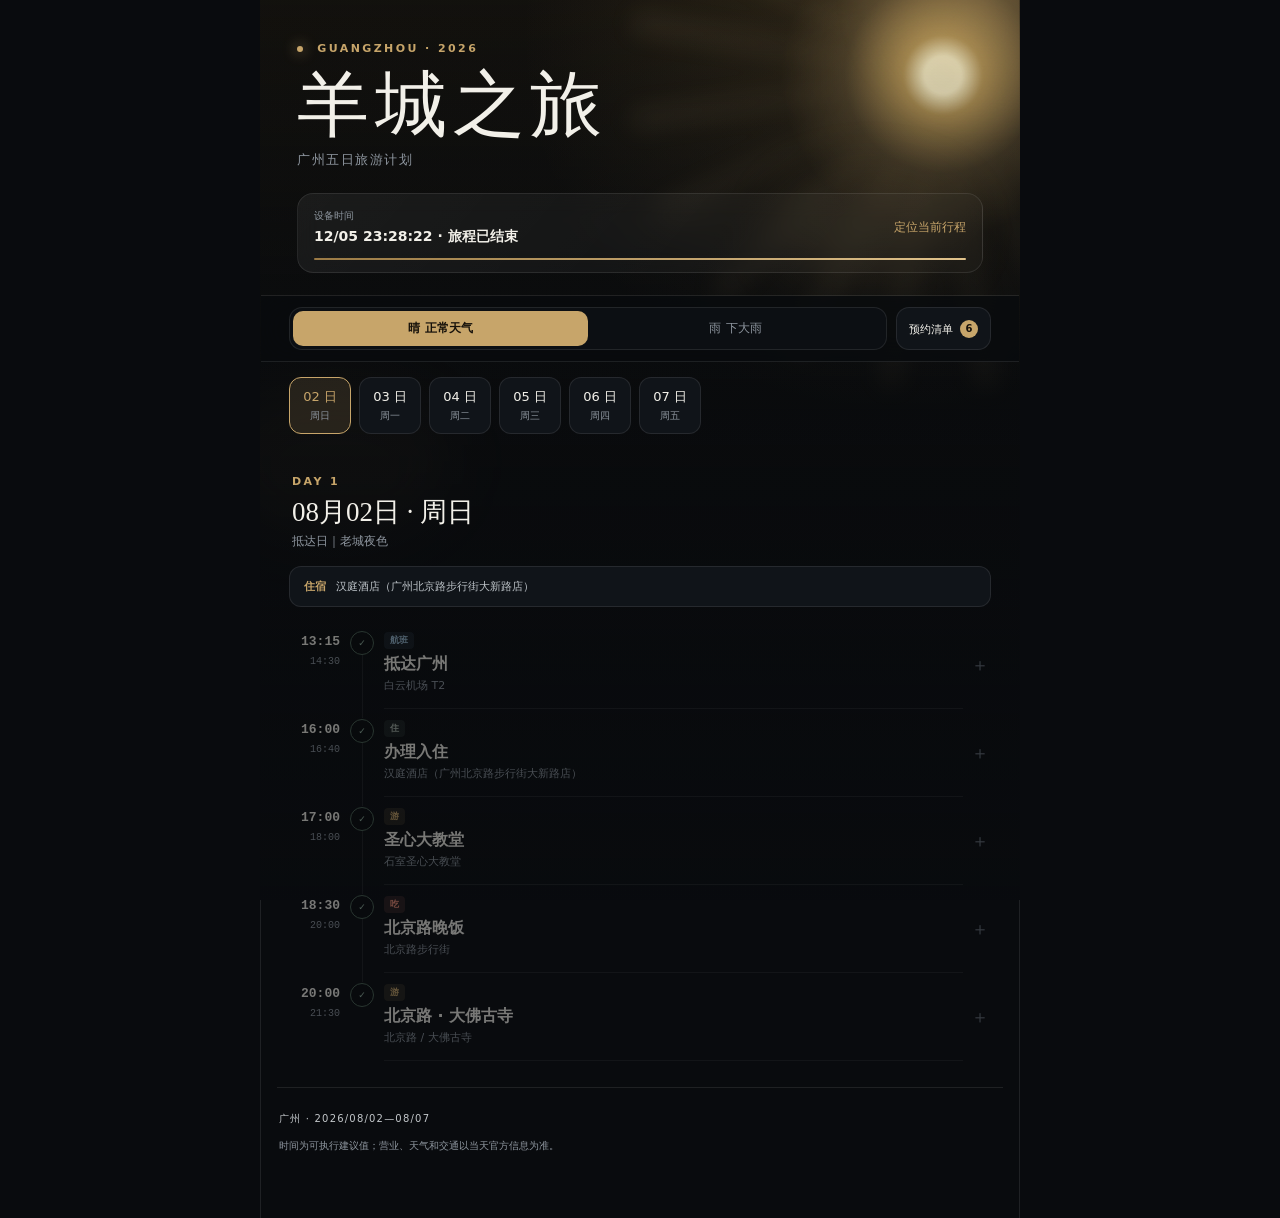
==== commit edc9d4f3: "Publish Guangzhou interactive travel guide" ====
--- a/index.html
+++ b/index.html
@@ -1,2 +1,2 @@
-﻿<!DOCTYPE html><html lang="zh-CN"><head><meta charSet="utf-8"/><meta name="viewport" content="width=device-width, initial-scale=1"/><link rel="preload" as="image" href="./rain-window-v1.png"/><link rel="preload" as="image" href="./rain-window-loop-v1.gif"/><link rel="stylesheet" href="/assets/index-BPxHb4oF.css" data-rsc-css-href="/assets/index-BPxHb4oF.css" data-precedence="vite-rsc/importer-resources"/><link rel="preload" href="/styles.css" as="style"/><link rel="modulepreload" href="/assets/layout-segment-context-Cm3R5QKT.js" crossorigin=""/><link rel="modulepreload" href="/assets/rolldown-runtime-S-ySWqyJ.js" crossorigin=""/><link rel="modulepreload" href="/assets/index-CP8Jyj7E.js" crossorigin=""/><link rel="modulepreload" href="/assets/framework-DjPHiq1u.js" crossorigin=""/><link rel="modulepreload" href="/assets/page-rLevxvu_.js" crossorigin=""/><title>羊城之旅｜广州五日旅游计划</title><meta name="description" content="正常天气与大雨天气双方案的广州五日手机互动旅游计划"/><meta property="og:title" content="羊城之旅｜广州五日旅游计划"/><meta property="og:description" content="正常天气与大雨天气双方案的广州五日手机互动旅游计划"/><meta property="og:type" content="website"/><meta property="og:image" content="https://tripgz.gqtrashbin.design/og.png"/><meta property="og:image:width" content="1200"/><meta property="og:image:height" content="630"/><meta property="og:image:alt" content="羊城之旅｜广州五日旅游计划"/><meta name="twitter:card" content="summary_large_image"/><meta name="twitter:title" content="羊城之旅｜广州五日旅游计划"/><meta name="twitter:description" content="正常天气与大雨天气双方案的广州五日手机互动旅游计划"/><meta name="twitter:image" content="https://tripgz.gqtrashbin.design/og.png"/><link rel="stylesheet" href="/styles.css"/><script>self.__VINEXT_RSC_PARAMS__={}</script><script>self.__VINEXT_RSC_NAV__={"pathname":"/","searchParams":[]}</script><link rel="modulepreload" href="/assets/index-CP8Jyj7E.js" />
-</head><body><main class="weather-page weather-sun"><div class="weather-scene" aria-hidden="true"><div class="sun-orb"></div><div class="sun-haze sun-haze-one"></div><div class="sun-haze sun-haze-two"></div><img class="rain-still" src="./rain-window-v1.png" alt=""/><img class="rain-animation" src="./rain-window-loop-v1.gif" alt=""/><div class="rain-mist"></div><div class="rain-layer rain-far"></div><div class="rain-layer rain-mid"></div><div class="rain-layer rain-near"></div><div class="rain-layer rain-fast"></div><div class="rain-layer rain-streaks"></div><div class="rain-layer rain-static"></div></div><div class="weather-content"><header class="hero"><div class="hero-glow"></div><div class="eyebrow"><span class="live-dot"></span> GUANGZHOU · 2026</div><h1>羊城之旅</h1><p class="hero-copy">广州五日旅游计划</p><div class="status-card"><div><span class="muted">设备时间</span><strong>07/27 14:13:01 · 距出发 6 天</strong></div><button type="button">定位当前行程</button><div class="progress-track" aria-label="总行程进度 0%"><span style="width:0%"></span></div></div></header><div class="mode-wrap"><nav class="mode-switch" aria-label="天气方案切换"><button class="active" aria-pressed="true"><span>晴</span>正常天气</button><button class="" aria-pressed="false"><span>雨</span>下大雨</button></nav><button class="booking-button" aria-expanded="false">预约清单 <b>6</b></button></div><nav class="day-tabs" aria-label="选择日期"><button class="active"><span>02<!-- --> 日</span><small>周日</small></button><button class=""><span>03<!-- --> 日</span><small>周一</small></button><button class=""><span>04<!-- --> 日</span><small>周二</small></button><button class=""><span>05<!-- --> 日</span><small>周三</small></button><button class=""><span>06<!-- --> 日</span><small>周四</small></button><button class=""><span>07<!-- --> 日</span><small>周五</small></button></nav><section class="itinerary" aria-live="polite"><div><div class="day-heading"><div><span class="section-kicker">DAY <!-- -->1</span><h2>08月02<!-- -->日 · <!-- -->周日</h2><p>抵达日｜老城夜色</p></div></div><div class="hotel-line"><span>住宿</span>汉庭酒店（广州北京路步行街大新路店）</div><div class="timeline"><details class="stop upcoming"><summary><div class="time"><strong>13:15</strong><span>14:30</span></div><div class="rail"><i>1</i></div><div class="stop-main"><div class="stop-topline"><span class="kind flight">航班</span></div><h3>抵达广州</h3><p>白云机场 T2</p></div><span class="chevron">＋</span></summary><div class="stop-detail"><p>取行李后乘地铁或网约车前往酒店；预留约 90 分钟进城。</p><a href="baidumap://map/geocoder?address=%E7%99%BD%E4%BA%91%E6%9C%BA%E5%9C%BA%20T2&amp;src=webapp.guangzhou-guide">在百度地图 App 打开 ↗</a></div></details><details class="stop upcoming"><summary><div class="time"><strong>16:00</strong><span>16:40</span></div><div class="rail"><i>2</i></div><div class="stop-main"><div class="stop-topline"><span class="kind hotel">住</span></div><h3>办理入住</h3><p>汉庭酒店（广州北京路步行街大新路店）</p></div><span class="chevron">＋</span></summary><div class="stop-detail"><p>放行李、补水，轻装出发。</p><a href="baidumap://map/geocoder?address=%E6%B1%89%E5%BA%AD%E9%85%92%E5%BA%97%EF%BC%88%E5%B9%BF%E5%B7%9E%E5%8C%97%E4%BA%AC%E8%B7%AF%E6%AD%A5%E8%A1%8C%E8%A1%97%E5%A4%A7%E6%96%B0%E8%B7%AF%E5%BA%97%EF%BC%89&amp;src=webapp.guangzhou-guide">在百度地图 App 打开 ↗</a></div></details><details class="stop upcoming"><summary><div class="time"><strong>17:00</strong><span>18:00</span></div><div class="rail"><i>3</i></div><div class="stop-main"><div class="stop-topline"><span class="kind visit">游</span></div><h3>圣心大教堂</h3><p>石室圣心大教堂</p></div><span class="chevron">＋</span></summary><div class="stop-detail"><p>看双尖塔与石砌立面；如现场暂停开放，则只看外观后提前去北京路。</p><a href="baidumap://map/geocoder?address=%E7%9F%B3%E5%AE%A4%E5%9C%A3%E5%BF%83%E5%A4%A7%E6%95%99%E5%A0%82&amp;src=webapp.guangzhou-guide">在百度地图 App 打开 ↗</a></div></details><details class="stop upcoming"><summary><div class="time"><strong>18:30</strong><span>20:00</span></div><div class="rail"><i>4</i></div><div class="stop-main"><div class="stop-topline"><span class="kind food">吃</span></div><h3>北京路晚饭</h3><p>北京路步行街</p></div><span class="chevron">＋</span></summary><div class="stop-detail"><p>第一顿以粤菜为主，三人共享更容易多尝几样。</p><div class="chips"><span>备选</span><em>大鸽饭</em><em>九大簋</em></div><a href="baidumap://map/geocoder?address=%E5%8C%97%E4%BA%AC%E8%B7%AF%E6%AD%A5%E8%A1%8C%E8%A1%97&amp;src=webapp.guangzhou-guide">在百度地图 App 打开 ↗</a></div></details><details class="stop upcoming"><summary><div class="time"><strong>20:00</strong><span>21:30</span></div><div class="rail"><i>5</i></div><div class="stop-main"><div class="stop-topline"><span class="kind visit">游</span></div><h3>北京路 · 大佛古寺</h3><p>北京路 / 大佛古寺</p></div><span class="chevron">＋</span></summary><div class="stop-detail"><p>饭后看千年古道遗址与大佛古寺夜景，不赶场。</p><a href="baidumap://map/geocoder?address=%E5%8C%97%E4%BA%AC%E8%B7%AF%20%2F%20%E5%A4%A7%E4%BD%9B%E5%8F%A4%E5%AF%BA&amp;src=webapp.guangzhou-guide">在百度地图 App 打开 ↗</a></div></details></div></div></section><footer><span>广州 · 2026/08/02—08/07</span><p>时间为可执行建议值；营业、天气和交通以当天官方信息为准。</p></footer></div></main><script id="_R_">import("/assets/index-CP8Jyj7E.js")</script></body></html><script>self.__VINEXT_RSC_CHUNKS__=self.__VINEXT_RSC_CHUNKS__||[];self.__VINEXT_RSC_CHUNKS__.push("2:I[\"8c0f216c4604\",[],\"Children\",1]\n3:I[\"15c18cfaeeff\",[],\"LayoutSegmentProvider\",1]\n4:I[\"8c0f216c4604\",[],\"Slot\",1]\n5:I[\"593f344dc510\",[],\"RedirectBoundary\",1]\n:HL[\"/assets/index-BPxHb4oF.css\",\"style\"]\n:HL[\"/styles.css\",\"style\"]\n")</script><script>self.__VINEXT_RSC_CHUNKS__=self.__VINEXT_RSC_CHUNKS__||[];self.__VINEXT_RSC_CHUNKS__.push("0:{\"__route\":\"route:/\",\"__interceptionContext\":null,\"__layoutIds\":[\"layout:/\"],\"__rootLayout\":\"/\",\"page:/\":\"$L1\",\"layout:/\":[[[[\"$\",\"link\",\"css:/assets/index-BPxHb4oF.css\",{\"rel\":\"stylesheet\",\"precedence\":\"vite-rsc/importer-resources\",\"href\":\"/assets/index-BPxHb4oF.css\",\"data-rsc-css-href\":\"/assets/index-BPxHb4oF.css\"}],\"$undefined\"],[\"$\",\"html\",null,{\"lang\":\"zh-CN\",\"children\":[[\"$\",\"head\",null,{\"children\":[\"$\",\"link\",null,{\"rel\":\"stylesheet\",\"href\":\"/styles.css\"}]}],[\"$\",\"body\",null,{\"children\":[\"$\",\"$L2\",null,{}]}]]}]],null],\"route:/\":[[[\"$\",\"meta\",null,{\"charSet\":\"utf-8\"}],[[\"$\",\"title\",\"0\",{\"children\":\"羊城之旅｜广州五日旅游计划\"}],[\"$\",\"meta\",\"1\",{\"name\":\"description\",\"content\":\"正常天气与大雨天气双方案的广州五日手机互动旅游计划\"}],[\"$\",\"meta\",\"2\",{\"property\":\"og:title\",\"content\":\"羊城之旅｜广州五日旅游计划\"}],[\"$\",\"meta\",\"3\",{\"property\":\"og:description\",\"content\":\"正常天气与大雨天气双方案的广州五日手机互动旅游计划\"}],[\"$\",\"meta\",\"4\",{\"property\":\"og:type\",\"content\":\"website\"}],[\"$\",\"meta\",\"5\",{\"property\":\"og:image\",\"content\":\"https://tripgz.gqtrashbin.design/og.png\"}],[\"$\",\"meta\",\"6\",{\"property\":\"og:image:width\",\"content\":\"1200\"}],[\"$\",\"meta\",\"7\",{\"property\":\"og:image:height\",\"content\":\"630\"}],[\"$\",\"meta\",\"8\",{\"property\":\"og:image:alt\",\"content\":\"羊城之旅｜广州五日旅游计划\"}],[\"$\",\"meta\",\"9\",{\"name\":\"twitter:card\",\"content\":\"summary_large_image\"}],[\"$\",\"meta\",\"10\",{\"name\":\"twitter:title\",\"content\":\"羊城之旅｜广州五日旅游计划\"}],[\"$\",\"meta\",\"11\",{\"name\":\"twitter:description\",\"content\":\"正常天气与大雨天气双方案的广州五日手机互动旅游计划\"}],[\"$\",\"meta\",\"12\",{\"name\":\"twitter:image\",\"content\":\"https://tripgz.gqtrashbin.design/og.png\"}]],[[\"$\",\"meta\",\"0\",{\"name\":\"viewport\",\"content\":\"width=device-width, initial-scale=1\"}]]],[\"$\",\"$L3\",null,{\"segmentMap\":{\"children\":[]},\"children\":[\"$\",\"$L4\",null,{\"id\":\"layout:/\",\"parallelSlots\":\"$undefined\",\"children\":[\"$\",\"$L5\",null,{\"children\":[\"$\",\"$L3\",null,{\"segmentMap\":{\"children\":[]},\"children\":[\"$\",\"$L4\",null,{\"id\":\"page:/\"}]}]}]}]}]],\"__layoutFlags\":{\"layout:/\":\"s\"},\"__artifactCompatibility\":{\"schemaVersion\":1,\"graphVersion\":\"app-route-graph:4uhn5s1wvoptc\",\"deploymentVersion\":\"9c1d04fc-54e3-4428-b89f-af4d07ae3cdd\",\"appElementsSchemaVersion\":1,\"rscPayloadSchemaVersion\":1,\"rootBoundaryId\":\"/\",\"renderEpoch\":null}}\n")</script><script>self.__VINEXT_RSC_CHUNKS__=self.__VINEXT_RSC_CHUNKS__||[];self.__VINEXT_RSC_CHUNKS__.push("6:I[\"6efdf509a785\",[],\"default\",1]\n1:[\"$\",\"$L6\",null,{\"params\":\"$@7\",\"searchParams\":\"$@8\"}]\n")</script><script>self.__VINEXT_RSC_CHUNKS__=self.__VINEXT_RSC_CHUNKS__||[];self.__VINEXT_RSC_CHUNKS__.push("7:{}\n8:{}\n")</script><script>self.__VINEXT_RSC_DONE__=true</script>
+﻿<!DOCTYPE html><html lang="zh-CN"><head><meta charSet="utf-8"/><meta name="viewport" content="width=device-width, initial-scale=1"/><link rel="preload" as="image" href="./rain-window-v1.png"/><link rel="preload" as="image" href="./rain-window-loop-v1.gif"/><link rel="stylesheet" href="/assets/index-UFWd7aap.css" data-rsc-css-href="/assets/index-UFWd7aap.css" data-precedence="vite-rsc/importer-resources"/><link rel="preload" href="/styles.css" as="style"/><link rel="modulepreload" href="/assets/layout-segment-context-Cm3R5QKT.js" crossorigin=""/><link rel="modulepreload" href="/assets/rolldown-runtime-S-ySWqyJ.js" crossorigin=""/><link rel="modulepreload" href="/assets/index-CP8Jyj7E.js" crossorigin=""/><link rel="modulepreload" href="/assets/framework-DjPHiq1u.js" crossorigin=""/><link rel="modulepreload" href="/assets/page-rLevxvu_.js" crossorigin=""/><title>羊城之旅｜广州五日旅游计划</title><meta name="description" content="正常天气与大雨天气双方案的广州五日手机互动旅游计划"/><meta property="og:title" content="羊城之旅｜广州五日旅游计划"/><meta property="og:description" content="正常天气与大雨天气双方案的广州五日手机互动旅游计划"/><meta property="og:type" content="website"/><meta property="og:image" content="https://127.0.0.1:4187/og.png"/><meta property="og:image:width" content="1200"/><meta property="og:image:height" content="630"/><meta property="og:image:alt" content="羊城之旅｜广州五日旅游计划"/><meta name="twitter:card" content="summary_large_image"/><meta name="twitter:title" content="羊城之旅｜广州五日旅游计划"/><meta name="twitter:description" content="正常天气与大雨天气双方案的广州五日手机互动旅游计划"/><meta name="twitter:image" content="https://127.0.0.1:4187/og.png"/><link rel="stylesheet" href="/styles.css"/><script>self.__VINEXT_RSC_PARAMS__={}</script><script>self.__VINEXT_RSC_NAV__={"pathname":"/","searchParams":[]}</script><link rel="modulepreload" href="/assets/index-CP8Jyj7E.js" />
+</head><body><main class="weather-page weather-sun"><div class="weather-scene" aria-hidden="true"><div class="sun-orb"></div><div class="sun-haze sun-haze-one"></div><div class="sun-haze sun-haze-two"></div><img class="rain-still" src="./rain-window-v1.png" alt=""/><img class="rain-animation" src="./rain-window-loop-v1.gif" alt=""/><div class="rain-mist"></div><div class="rain-layer rain-far"></div><div class="rain-layer rain-mid"></div><div class="rain-layer rain-near"></div><div class="rain-layer rain-fast"></div><div class="rain-layer rain-streaks"></div><div class="rain-layer rain-static"></div></div><div class="weather-content"><header class="hero"><div class="hero-glow"></div><div class="eyebrow"><span class="live-dot"></span> GUANGZHOU · 2026</div><h1>羊城之旅</h1><p class="hero-copy">广州五日旅游计划</p><div class="status-card"><div><span class="muted">设备时间</span><strong>07/27 14:37:54 · 距出发 6 天</strong></div><button type="button">定位当前行程</button><div class="progress-track" aria-label="总行程进度 0%"><span style="width:0%"></span></div></div></header><div class="mode-wrap"><nav class="mode-switch" aria-label="天气方案切换"><button class="active" aria-pressed="true"><span>晴</span>正常天气</button><button class="" aria-pressed="false"><span>雨</span>下大雨</button></nav><button class="booking-button" aria-expanded="false">预约清单 <b>6</b></button></div><nav class="day-tabs" aria-label="选择日期"><button class="active"><span>02<!-- --> 日</span><small>周日</small></button><button class=""><span>03<!-- --> 日</span><small>周一</small></button><button class=""><span>04<!-- --> 日</span><small>周二</small></button><button class=""><span>05<!-- --> 日</span><small>周三</small></button><button class=""><span>06<!-- --> 日</span><small>周四</small></button><button class=""><span>07<!-- --> 日</span><small>周五</small></button></nav><section class="itinerary" aria-live="polite"><div><div class="day-heading"><div><span class="section-kicker">DAY <!-- -->1</span><h2>08月02<!-- -->日 · <!-- -->周日</h2><p>抵达日｜老城夜色</p></div></div><div class="hotel-line"><span>住宿</span>汉庭酒店（广州北京路步行街大新路店）</div><div class="timeline"><details class="stop upcoming"><summary><div class="time"><strong>13:15</strong><span>14:30</span></div><div class="rail"><i>1</i></div><div class="stop-main"><div class="stop-topline"><span class="kind flight">航班</span></div><h3>抵达广州</h3><p>白云机场 T2</p></div><span class="chevron">＋</span></summary><div class="stop-detail"><p>取行李后乘地铁或网约车前往酒店；预留约 90 分钟进城。</p><a href="baidumap://map/geocoder?address=%E7%99%BD%E4%BA%91%E6%9C%BA%E5%9C%BA%20T2&amp;src=webapp.guangzhou-guide">在百度地图 App 打开 ↗</a></div></details><details class="stop upcoming"><summary><div class="time"><strong>16:00</strong><span>16:40</span></div><div class="rail"><i>2</i></div><div class="stop-main"><div class="stop-topline"><span class="kind hotel">住</span></div><h3>办理入住</h3><p>汉庭酒店（广州北京路步行街大新路店）</p></div><span class="chevron">＋</span></summary><div class="stop-detail"><p>放行李、补水，轻装出发。</p><a href="baidumap://map/geocoder?address=%E6%B1%89%E5%BA%AD%E9%85%92%E5%BA%97%EF%BC%88%E5%B9%BF%E5%B7%9E%E5%8C%97%E4%BA%AC%E8%B7%AF%E6%AD%A5%E8%A1%8C%E8%A1%97%E5%A4%A7%E6%96%B0%E8%B7%AF%E5%BA%97%EF%BC%89&amp;src=webapp.guangzhou-guide">在百度地图 App 打开 ↗</a></div></details><details class="stop upcoming"><summary><div class="time"><strong>17:00</strong><span>18:00</span></div><div class="rail"><i>3</i></div><div class="stop-main"><div class="stop-topline"><span class="kind visit">游</span></div><h3>圣心大教堂</h3><p>石室圣心大教堂</p></div><span class="chevron">＋</span></summary><div class="stop-detail"><p>看双尖塔与石砌立面；如现场暂停开放，则只看外观后提前去北京路。</p><a href="baidumap://map/geocoder?address=%E7%9F%B3%E5%AE%A4%E5%9C%A3%E5%BF%83%E5%A4%A7%E6%95%99%E5%A0%82&amp;src=webapp.guangzhou-guide">在百度地图 App 打开 ↗</a></div></details><details class="stop upcoming"><summary><div class="time"><strong>18:30</strong><span>20:00</span></div><div class="rail"><i>4</i></div><div class="stop-main"><div class="stop-topline"><span class="kind food">吃</span></div><h3>北京路晚饭</h3><p>北京路步行街</p></div><span class="chevron">＋</span></summary><div class="stop-detail"><p>第一顿以粤菜为主，三人共享更容易多尝几样。</p><div class="chips"><span>备选</span><em>大鸽饭</em><em>九大簋</em></div><a href="baidumap://map/geocoder?address=%E5%8C%97%E4%BA%AC%E8%B7%AF%E6%AD%A5%E8%A1%8C%E8%A1%97&amp;src=webapp.guangzhou-guide">在百度地图 App 打开 ↗</a></div></details><details class="stop upcoming"><summary><div class="time"><strong>20:00</strong><span>21:30</span></div><div class="rail"><i>5</i></div><div class="stop-main"><div class="stop-topline"><span class="kind visit">游</span></div><h3>北京路 · 大佛古寺</h3><p>北京路 / 大佛古寺</p></div><span class="chevron">＋</span></summary><div class="stop-detail"><p>饭后看千年古道遗址与大佛古寺夜景，不赶场。</p><a href="baidumap://map/geocoder?address=%E5%8C%97%E4%BA%AC%E8%B7%AF%20%2F%20%E5%A4%A7%E4%BD%9B%E5%8F%A4%E5%AF%BA&amp;src=webapp.guangzhou-guide">在百度地图 App 打开 ↗</a></div></details></div></div></section><footer><span>广州 · 2026/08/02—08/07</span><p>时间为可执行建议值；营业、天气和交通以当天官方信息为准。</p></footer></div></main><script id="_R_">import("/assets/index-CP8Jyj7E.js")</script></body></html><script>self.__VINEXT_RSC_CHUNKS__=self.__VINEXT_RSC_CHUNKS__||[];self.__VINEXT_RSC_CHUNKS__.push("2:I[\"8c0f216c4604\",[],\"Children\",1]\n3:I[\"15c18cfaeeff\",[],\"LayoutSegmentProvider\",1]\n4:I[\"8c0f216c4604\",[],\"Slot\",1]\n5:I[\"593f344dc510\",[],\"RedirectBoundary\",1]\n:HL[\"/assets/index-UFWd7aap.css\",\"style\"]\n:HL[\"/styles.css\",\"style\"]\n")</script><script>self.__VINEXT_RSC_CHUNKS__=self.__VINEXT_RSC_CHUNKS__||[];self.__VINEXT_RSC_CHUNKS__.push("0:{\"__route\":\"route:/\",\"__interceptionContext\":null,\"__layoutIds\":[\"layout:/\"],\"__rootLayout\":\"/\",\"page:/\":\"$L1\",\"layout:/\":[[[[\"$\",\"link\",\"css:/assets/index-UFWd7aap.css\",{\"rel\":\"stylesheet\",\"precedence\":\"vite-rsc/importer-resources\",\"href\":\"/assets/index-UFWd7aap.css\",\"data-rsc-css-href\":\"/assets/index-UFWd7aap.css\"}],\"$undefined\"],[\"$\",\"html\",null,{\"lang\":\"zh-CN\",\"children\":[[\"$\",\"head\",null,{\"children\":[\"$\",\"link\",null,{\"rel\":\"stylesheet\",\"href\":\"/styles.css\"}]}],[\"$\",\"body\",null,{\"children\":[\"$\",\"$L2\",null,{}]}]]}]],null],\"route:/\":[[[\"$\",\"meta\",null,{\"charSet\":\"utf-8\"}],[[\"$\",\"title\",\"0\",{\"children\":\"羊城之旅｜广州五日旅游计划\"}],[\"$\",\"meta\",\"1\",{\"name\":\"description\",\"content\":\"正常天气与大雨天气双方案的广州五日手机互动旅游计划\"}],[\"$\",\"meta\",\"2\",{\"property\":\"og:title\",\"content\":\"羊城之旅｜广州五日旅游计划\"}],[\"$\",\"meta\",\"3\",{\"property\":\"og:description\",\"content\":\"正常天气与大雨天气双方案的广州五日手机互动旅游计划\"}],[\"$\",\"meta\",\"4\",{\"property\":\"og:type\",\"content\":\"website\"}],[\"$\",\"meta\",\"5\",{\"property\":\"og:image\",\"content\":\"https://127.0.0.1:4187/og.png\"}],[\"$\",\"meta\",\"6\",{\"property\":\"og:image:width\",\"content\":\"1200\"}],[\"$\",\"meta\",\"7\",{\"property\":\"og:image:height\",\"content\":\"630\"}],[\"$\",\"meta\",\"8\",{\"property\":\"og:image:alt\",\"content\":\"羊城之旅｜广州五日旅游计划\"}],[\"$\",\"meta\",\"9\",{\"name\":\"twitter:card\",\"content\":\"summary_large_image\"}],[\"$\",\"meta\",\"10\",{\"name\":\"twitter:title\",\"content\":\"羊城之旅｜广州五日旅游计划\"}],[\"$\",\"meta\",\"11\",{\"name\":\"twitter:description\",\"content\":\"正常天气与大雨天气双方案的广州五日手机互动旅游计划\"}],[\"$\",\"meta\",\"12\",{\"name\":\"twitter:image\",\"content\":\"https://127.0.0.1:4187/og.png\"}]],[[\"$\",\"meta\",\"0\",{\"name\":\"viewport\",\"content\":\"width=device-width, initial-scale=1\"}]]],[\"$\",\"$L3\",null,{\"segmentMap\":{\"children\":[]},\"children\":[\"$\",\"$L4\",null,{\"id\":\"layout:/\",\"parallelSlots\":\"$undefined\",\"children\":[\"$\",\"$L5\",null,{\"children\":[\"$\",\"$L3\",null,{\"segmentMap\":{\"children\":[]},\"children\":[\"$\",\"$L4\",null,{\"id\":\"page:/\"}]}]}]}]}]],\"__layoutFlags\":{\"layout:/\":\"s\"},\"__artifactCompatibility\":{\"schemaVersion\":1,\"graphVersion\":\"app-route-graph:4uhn5s1wvoptc\",\"deploymentVersion\":\"c4f2033b-8e23-4c26-9554-c740c8d0e5d0\",\"appElementsSchemaVersion\":1,\"rscPayloadSchemaVersion\":1,\"rootBoundaryId\":\"/\",\"renderEpoch\":null}}\n")</script><script>self.__VINEXT_RSC_CHUNKS__=self.__VINEXT_RSC_CHUNKS__||[];self.__VINEXT_RSC_CHUNKS__.push("6:I[\"6efdf509a785\",[],\"default\",1]\n1:[\"$\",\"$L6\",null,{\"params\":\"$@7\",\"searchParams\":\"$@8\"}]\n")</script><script>self.__VINEXT_RSC_CHUNKS__=self.__VINEXT_RSC_CHUNKS__||[];self.__VINEXT_RSC_CHUNKS__.push("7:{}\n8:{}\n")</script><script>self.__VINEXT_RSC_DONE__=true</script>
--- a/assets/index-UFWd7aap.css
+++ b/assets/index-UFWd7aap.css
@@ -0,0 +1 @@
+:root{--bg:#090b0e;--panel:#101419;--panel-2:#151a20;--line:#ffffff17;--text:#f2f0e9;--muted:#8e969f;--gold:#c7a56a;--gold-soft:#c7a56a24;--blue:#7da7c7}*{box-sizing:border-box}html{background:var(--bg);--lightningcss-light: ;--lightningcss-dark:initial;color-scheme:dark;scroll-behavior:smooth}body{background:var(--bg);color:var(--text);margin:0;font-family:PingFang SC,Microsoft YaHei,system-ui,sans-serif}button,summary{-webkit-tap-highlight-color:transparent}button{font:inherit}main{min-height:100vh;padding-bottom:calc(32px + env(safe-area-inset-bottom))}.weather-page{isolation:isolate;background:#090b0e;position:relative;overflow:clip}.weather-content{z-index:2;position:relative}.weather-scene{z-index:0;pointer-events:none;width:min(760px,100%);transition:background 1s;position:fixed;inset:0 0 0 50%;overflow:hidden;translate:-50%}.weather-scene:after{content:"";background:linear-gradient(#0507090d,#07090c94 46%,#090b0eeb 100%);position:absolute;inset:0}.sun-orb{aspect-ratio:1;opacity:0;filter:blur(1px);background:radial-gradient(circle,#fff7cffa 0 8%,#eec46fad 17%,#c7a56a38 42%,#0000 70%);border-radius:50%;width:330px;transition:opacity .8s,transform 1.2s;position:absolute;top:-90px;right:-88px;transform:scale(.82)}.sun-orb:after{content:"";filter:blur(12px);background:repeating-conic-gradient(from 8deg,#eccb8b1a 0deg 3deg,#0000 4deg 18deg);border-radius:50%;animation:42s linear infinite sun-turn;position:absolute;inset:-45%}.sun-haze{opacity:0;filter:blur(30px);border-radius:50%;transition:opacity 1s;animation:13s ease-in-out infinite alternate haze-drift;position:absolute}.sun-haze-one{background:#cfaa6829;width:180px;height:100px;top:180px;right:8%}.sun-haze-two{background:#977e5217;width:230px;height:150px;animation-delay:-6s;top:43vh;left:-40px}.weather-sun .sun-orb{opacity:1;transform:scale(1)}.weather-sun .sun-haze{opacity:1}.weather-sun .weather-scene{background:radial-gradient(circle at 84% 4%,#ae894833,#0000 35%),linear-gradient(#14120e 0%,#0e0f0f 38%,#090b0e 100%)}.rain-still,.rain-animation{object-fit:cover;opacity:0;filter:blur(.3px)brightness(.88)saturate(.86);width:100%;height:100%;transition:opacity .8s;position:absolute;inset:0;transform:scale(1.025)}.rain-mist,.rain-layer{opacity:0;transition:opacity .7s;position:absolute;inset:0}.rain-mist{filter:blur(3px)saturate(.82);background:radial-gradient(at 25% 8%,#80a9a84d,#0000 38%),radial-gradient(at 78% 24%,#476f7747,#0000 42%),linear-gradient(#264a4ce6,#122a2eb3 48%,#08111559);transform:scale(1.04)}.rain-layer{will-change:background-position, transform;background-repeat:repeat}.rain-far{filter:blur(5.5px)saturate(.72);background-image:radial-gradient(at 50% 18%,#b5d7d629 0 1px,#0000 3px),linear-gradient(#0000 0 34%,#adcecf21 38% 68%,#0000 73%);background-size:31px 96px,79px 210px;animation:13s linear infinite glass-rivulets;inset:-18% -8%}.rain-mid{filter:drop-shadow(0 1px 1px #0000007a);background-image:radial-gradient(at 34% 25%,#ebf7f58c 0 1px,#0000 2px),radial-gradient(at 52% 55%,#0f222594 0 3px,#89aeaf3b 4px,#0000 6px),radial-gradient(at 38% 28%,#e5f4f261 0 1px,#0000 2px),radial-gradient(at 52% 58%,#0b1b1f80 0 2px,#8cb0b133 3px,#0000 5px);background-position:3px 7px,3px 7px,29px 47px,29px 47px;background-size:43px 61px,43px 61px,79px 103px,79px 103px}.rain-near{filter:drop-shadow(0 2px 2px #0000008c);background-image:radial-gradient(at 39% 27%,#f7fcf9b3 0 1.2px,#0000 2.4px),radial-gradient(at 52% 58%,#071619b8 0 5px,#9dc1c04d 6px,#0000 9px),radial-gradient(at 35% 23%,#eff9f68c 0 1px,#0000 2px),radial-gradient(at 52% 59%,#08181ba6 0 3.5px,#98bcbb47 4.5px,#0000 7px);background-position:21px 15px,21px 15px,71px 83px,71px 83px;background-size:109px 127px,109px 127px,157px 181px,157px 181px;animation:22s cubic-bezier(.45,0,.55,1) infinite heavy-drops;inset:-8% -4%}.rain-fast{filter:blur(2.2px)saturate(.8)drop-shadow(0 1px 2px #00000061);background-image:radial-gradient(at 42% 26%,#eff9f76b 0 1px,#0000 2px),radial-gradient(at 52% 53%,#08191d94 0 2px,#95bbba33 3px,#0000 5px),linear-gradient(#0000 0 28%,#aacbca1f 35% 71%,#0000 76%);background-position:91px -27px,91px -27px,37px -103px;background-size:137px 193px,137px 193px,223px 347px;animation:7.4s cubic-bezier(.38,.04,.62,.98) infinite quick-drops;inset:-14% -3%}.rain-streaks{filter:blur(.8px);background-image:linear-gradient(166deg,#0000 0 43%,#dcedec42 44% 45.5%,#0000 47% 100%),linear-gradient(166deg,#0000 0 61%,#cde4e32e 62% 63%,#0000 64.5% 100%);background-position:17px -119px,103px -287px;background-size:127px 263px,211px 379px;animation:2.8s linear infinite slant-rain;inset:-22% -18%;transform:rotate(-4deg)}.rain-static{filter:drop-shadow(0 1.5px 1px #000000a6);background-image:radial-gradient(at 35% 20%,#fffffcdb 0 1.8px,#0000 3.5px),radial-gradient(at 53% 60%,#031114cc 0 9px,#b1d4cf57 10px,#0000 14px),radial-gradient(at 34% 22%,#fffffad1 0 1px,#0000 2px),radial-gradient(at 52% 57%,#051417c7 0 4px,#accdc952 5px,#0000 7px),radial-gradient(at 31% 24%,#fafffbad 0 1px,#0000 2px),radial-gradient(at 52% 58%,#061518ad 0 2px,#aed0cb4d 3px,#0000 5px),radial-gradient(at 38% 26%,#f8fffc94 0 .5px,#0000 1.2px),radial-gradient(at 53% 60%,#08181b99 0 .9px,#a1c6c340 1.7px,#0000 2.7px);background-position:137px 79px,137px 79px,23px 41px,23px 41px,71px 19px,71px 19px,11px 67px,11px 67px;background-size:293px 347px,293px 347px,173px 211px,173px 211px,97px 139px,97px 139px,53px 83px,53px 83px}.weather-rain .rain-still,.weather-rain .rain-animation{opacity:.9}.weather-rain .rain-mist{opacity:.16}.weather-rain .rain-far,.weather-rain .rain-mid,.weather-rain .rain-near,.weather-rain .rain-fast,.weather-rain .rain-streaks,.weather-rain .rain-static{opacity:0}.weather-rain .weather-scene{background:linear-gradient(#315b5b 0%,#173b40 43%,#09151a 100%)}.weather-rain .weather-scene:after{background:linear-gradient(#020d100a,#050e125c 48%,#090b0ee8 100%);box-shadow:inset 0 0 90px #00000047}@keyframes sun-turn{to{transform:rotate(360deg)}}@keyframes haze-drift{to{transform:translate(28px,18px)scale(1.12)}}@keyframes glass-rivulets{0%{background-position:0 -210px,17px -420px}to{background-position:0 210px,17px 420px}}@keyframes heavy-drops{0%,18%{transform:translateY(-8px)}48%,72%{transform:translateY(8px)}to{transform:translateY(26px)}}@keyframes quick-drops{0%,9%{transform:translateY(-18px)}66%{transform:translateY(32px)}to{transform:translateY(62px)}}@keyframes slant-rain{0%{background-position:17px -263px,103px -379px}to{background-position:-37px 263px,49px 379px}}.hero{padding:max(42px, env(safe-area-inset-top)) 20px 22px;border-bottom:1px solid var(--line);position:relative;overflow:hidden}.hero-glow{pointer-events:none;background:radial-gradient(circle,#c7a56a3b,#0000 68%);width:310px;height:310px;position:absolute;top:-160px;right:-120px}.eyebrow,.section-kicker{color:var(--gold);letter-spacing:.22em;font-size:11px;font-weight:700}.live-dot{background:var(--gold);width:6px;height:6px;box-shadow:0 0 14px var(--gold);border-radius:50%;margin-right:8px;display:inline-block}h1{letter-spacing:.08em;margin:14px 0 2px;font-family:Songti SC,STSong,serif;font-size:clamp(44px,13vw,72px);font-weight:500;line-height:1}.hero-copy{color:var(--muted);letter-spacing:.12em;margin:10px 0 24px;font-size:13px}.status-card{border:1px solid var(--line);-webkit-backdrop-filter:blur(12px);backdrop-filter:blur(12px);background:linear-gradient(130deg,#ffffff0f,#ffffff05);border-radius:16px;grid-template-columns:1fr auto;align-items:center;gap:12px;padding:15px 16px 12px;display:grid;position:relative}.status-card .muted{color:var(--muted);margin-bottom:3px;font-size:10px;display:block}.status-card strong{font-size:14px}.status-card button{color:var(--gold);cursor:pointer;background:0 0;border:0;padding:8px 0 8px 12px;font-size:12px}.progress-track{background:#ffffff17;border-radius:9px;grid-column:1/-1;height:2px;overflow:hidden}.progress-track span{background:linear-gradient(90deg,#9b7a45,#e0c28b);height:100%;transition:width .4s;display:block}.mode-wrap{z-index:20;-webkit-backdrop-filter:blur(18px)saturate(125%);backdrop-filter:blur(18px)saturate(125%);border-bottom:1px solid var(--line);background:#090b0ec2;gap:9px;padding:11px 16px;display:flex;position:sticky;top:0}.mode-switch{border:1px solid var(--line);background:#0c0f13;border-radius:13px;flex:1;grid-template-columns:1fr 1fr;padding:3px;display:grid}.mode-switch button{color:var(--muted);cursor:pointer;background:0 0;border:0;border-radius:10px;padding:9px 10px;font-size:12px}.mode-switch button span{margin-right:5px}.mode-switch button.active{color:#17120b;background:var(--gold);font-weight:700}.mode-switch button.active.rain{color:#08131b;background:var(--blue)}.booking-button{border:1px solid var(--line);color:var(--text);background:var(--panel);cursor:pointer;white-space:nowrap;border-radius:13px;padding:0 12px;font-size:11px}.booking-button b{color:#17120b;background:var(--gold);border-radius:50%;place-items:center;width:18px;height:18px;margin-left:4px;font-size:10px;display:inline-grid}.booking-panel{background:linear-gradient(145deg, var(--gold-soft), #ffffff05);border:1px solid #c7a56a45;border-radius:18px;margin:12px 16px;padding:20px}.booking-panel h2{margin:6px 0 15px;font-family:Songti SC,serif;font-size:24px;font-weight:500}.booking-list{gap:10px;display:grid}.booking-list article{border-top:1px solid var(--line);grid-template-columns:74px 1fr;gap:12px;padding-top:10px;display:grid}.booking-list time{color:var(--gold);font-size:11px}.booking-list strong{font-size:13px}.booking-list p{color:var(--muted);margin:4px 0 0;font-size:12px;line-height:1.6}.day-tabs{scrollbar-width:none;gap:8px;padding:15px 16px 10px;display:flex;overflow-x:auto}.day-tabs::-webkit-scrollbar{display:none}.day-tabs button{border:1px solid var(--line);color:var(--muted);background:var(--panel);cursor:pointer;border-radius:12px;flex:0 0 62px;padding:10px 6px}.day-tabs button span,.day-tabs button small{display:block}.day-tabs button span{color:var(--text);font-size:13px}.day-tabs button small{margin-top:3px;font-size:10px}.day-tabs button.active{border-color:var(--gold);background:var(--gold-soft)}.day-tabs button.active span{color:var(--gold)}.itinerary{padding:12px 16px 18px}.day-heading{justify-content:space-between;align-items:flex-start;gap:12px;padding:14px 3px 16px;display:flex}.day-heading h2{margin:5px 0 3px;font-family:Songti SC,serif;font-size:27px;font-weight:500}.day-heading p{color:var(--muted);margin:0;font-size:12px}.today-badge{color:var(--gold);background:var(--gold-soft);border:1px solid #c7a56a47;border-radius:99px;padding:5px 9px;font-size:10px}.hotel-line{color:#bdc3c8;background:var(--panel);border:1px solid var(--line);border-radius:12px;margin-bottom:14px;padding:12px 14px;font-size:11px}.hotel-line span{color:var(--gold);margin-right:10px;font-weight:700}.timeline{position:relative}.stop{background:0 0}.stop summary{cursor:pointer;grid-template-columns:51px 28px minmax(0,1fr) 20px;gap:8px;min-height:88px;list-style:none;display:grid}.stop summary::-webkit-details-marker{display:none}.time{text-align:right;padding-top:13px}.time strong{font-family:ui-monospace,SFMono-Regular,monospace;font-size:13px;display:block}.time span{color:var(--muted);font-family:ui-monospace,SFMono-Regular,monospace;font-size:10px}.rail{justify-content:center;display:flex;position:relative}.rail:after{content:"";background:var(--line);width:1px;position:absolute;top:31px;bottom:-9px;left:50%}.stop:last-child .rail:after{display:none}.rail i{z-index:1;width:24px;height:24px;color:var(--muted);background:var(--bg);border:1px solid #48505a;border-radius:50%;place-items:center;margin-top:10px;font-size:9px;font-style:normal;display:grid;position:relative}.stop-main{border-bottom:1px solid var(--line);min-width:0;padding:11px 0 15px}.stop-main h3{margin:5px 0 3px;font-size:16px;font-weight:650}.stop-main p{color:var(--muted);text-overflow:ellipsis;white-space:nowrap;margin:0;font-size:11px;overflow:hidden}.stop-topline{align-items:center;gap:7px;display:flex}.kind{color:var(--gold);background:var(--gold-soft);border-radius:4px;padding:2px 6px;font-size:9px;font-weight:700}.kind.food{color:#f08f78;background:#f08f7824}.kind.travel,.kind.flight{color:#9abbd3;background:#7da7c71f}.kind.hotel{color:#aab7ad;background:#96af9d1f}.now-label{color:#111;background:var(--gold);border-radius:4px;padding:2px 6px;font-size:9px;font-weight:700}.chevron{color:#666f78;align-self:center;font-size:18px;transition:transform .25s}.stop[open] .chevron{transform:rotate(45deg)}.stop-detail{border:1px solid var(--line);background:var(--panel);border-radius:12px;margin:-3px 0 12px 87px;padding:14px 15px}.stop-detail>p{color:#c7ccd0;margin:0 0 10px;font-size:12px;line-height:1.75}.stop-detail a{color:var(--gold);margin-top:11px;font-size:11px;text-decoration:none;display:inline-block}.chips{flex-wrap:wrap;align-items:center;gap:6px;display:flex}.chips span{color:var(--muted);font-size:10px}.chips em{border:1px solid var(--line);color:#c5c9cc;border-radius:999px;padding:5px 8px;font-size:10px;font-style:normal}.booking-note{color:#d7c7a9;background:var(--gold-soft);border-left:2px solid var(--gold);margin-top:10px;padding:9px 10px;font-size:11px;line-height:1.6}.booking-note b{color:var(--gold);margin-right:8px}.stop.done{opacity:.48}.stop.done .rail i{color:#94b29f;border-color:#4e6657}.stop.now .rail i{color:#17120b;border-color:var(--gold);background:var(--gold);box-shadow:0 0 0 5px #c7a56a1a}.stop.now .stop-main h3{color:var(--gold)}footer{border-top:1px solid var(--line);color:var(--muted);margin:8px 16px 0;padding:22px 2px;font-size:10px;line-height:1.7}footer span{color:#c3c7ca;letter-spacing:.12em}@media (width>=760px){main{border-left:1px solid var(--line);border-right:1px solid var(--line);width:min(760px,100%);margin:0 auto}.hero{padding-left:36px;padding-right:36px}.mode-wrap,.day-tabs,.itinerary{padding-left:28px;padding-right:28px}.booking-panel{margin-left:28px;margin-right:28px}}@media (prefers-reduced-motion:reduce){*{scroll-behavior:auto!important;transition:none!important}.sun-orb:after,.sun-haze,.rain-layer{animation:none!important}.weather-rain .rain-animation{display:none}}
--- a/styles.css
+++ b/styles.css
@@ -196,7 +196,7 @@
 .stop-main p { margin: 0; overflow: hidden; color: var(--muted); font-size: 11px; text-overflow: ellipsis; white-space: nowrap; }
 .stop-topline { display: flex; align-items: center; gap: 7px; }
 .kind { padding: 2px 6px; border-radius: 4px; color: var(--gold); background: var(--gold-soft); font-size: 9px; font-weight: 700; }
-.kind.food { color: #deb585; background: rgba(222,181,133,.12); }
+.kind.food { color: #f08f78; background: rgba(240,143,120,.14); }
 .kind.travel, .kind.flight { color: #9abbd3; background: rgba(125,167,199,.12); }
 .kind.hotel { color: #aab7ad; background: rgba(150,175,157,.12); }
 .now-label { color: #111; background: var(--gold); border-radius: 4px; padding: 2px 6px; font-size: 9px; font-weight: 700; }
--- a/styles.css
+++ b/styles.css
@@ -196,7 +196,7 @@
 .stop-main p { margin: 0; overflow: hidden; color: var(--muted); font-size: 11px; text-overflow: ellipsis; white-space: nowrap; }
 .stop-topline { display: flex; align-items: center; gap: 7px; }
 .kind { padding: 2px 6px; border-radius: 4px; color: var(--gold); background: var(--gold-soft); font-size: 9px; font-weight: 700; }
-.kind.food { color: #deb585; background: rgba(222,181,133,.12); }
+.kind.food { color: #f08f78; background: rgba(240,143,120,.14); }
 .kind.travel, .kind.flight { color: #9abbd3; background: rgba(125,167,199,.12); }
 .kind.hotel { color: #aab7ad; background: rgba(150,175,157,.12); }
 .now-label { color: #111; background: var(--gold); border-radius: 4px; padding: 2px 6px; font-size: 9px; font-weight: 700; }
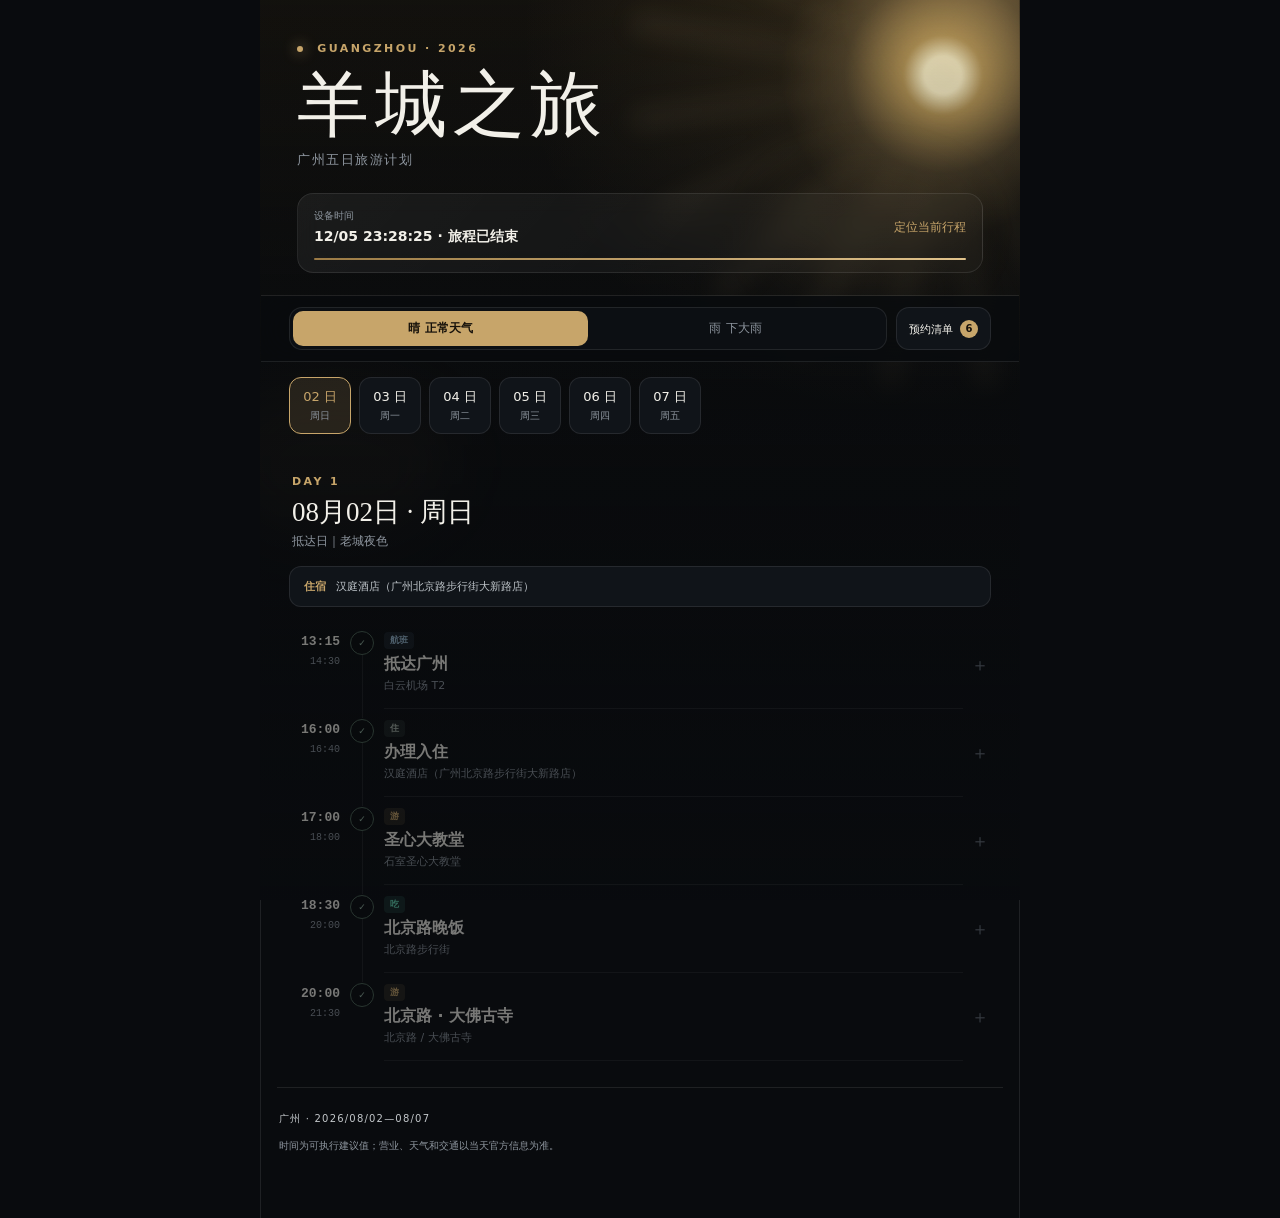
==== commit ab733159: "Publish Guangzhou interactive travel guide" ====
--- a/index.html
+++ b/index.html
@@ -1,2 +1,2 @@
-﻿<!DOCTYPE html><html lang="zh-CN"><head><meta charSet="utf-8"/><meta name="viewport" content="width=device-width, initial-scale=1"/><link rel="preload" as="image" href="./rain-window-v1.png"/><link rel="preload" as="image" href="./rain-window-loop-v1.gif"/><link rel="stylesheet" href="/assets/index-UFWd7aap.css" data-rsc-css-href="/assets/index-UFWd7aap.css" data-precedence="vite-rsc/importer-resources"/><link rel="preload" href="/styles.css" as="style"/><link rel="modulepreload" href="/assets/layout-segment-context-Cm3R5QKT.js" crossorigin=""/><link rel="modulepreload" href="/assets/rolldown-runtime-S-ySWqyJ.js" crossorigin=""/><link rel="modulepreload" href="/assets/index-CP8Jyj7E.js" crossorigin=""/><link rel="modulepreload" href="/assets/framework-DjPHiq1u.js" crossorigin=""/><link rel="modulepreload" href="/assets/page-rLevxvu_.js" crossorigin=""/><title>羊城之旅｜广州五日旅游计划</title><meta name="description" content="正常天气与大雨天气双方案的广州五日手机互动旅游计划"/><meta property="og:title" content="羊城之旅｜广州五日旅游计划"/><meta property="og:description" content="正常天气与大雨天气双方案的广州五日手机互动旅游计划"/><meta property="og:type" content="website"/><meta property="og:image" content="https://127.0.0.1:4187/og.png"/><meta property="og:image:width" content="1200"/><meta property="og:image:height" content="630"/><meta property="og:image:alt" content="羊城之旅｜广州五日旅游计划"/><meta name="twitter:card" content="summary_large_image"/><meta name="twitter:title" content="羊城之旅｜广州五日旅游计划"/><meta name="twitter:description" content="正常天气与大雨天气双方案的广州五日手机互动旅游计划"/><meta name="twitter:image" content="https://127.0.0.1:4187/og.png"/><link rel="stylesheet" href="/styles.css"/><script>self.__VINEXT_RSC_PARAMS__={}</script><script>self.__VINEXT_RSC_NAV__={"pathname":"/","searchParams":[]}</script><link rel="modulepreload" href="/assets/index-CP8Jyj7E.js" />
-</head><body><main class="weather-page weather-sun"><div class="weather-scene" aria-hidden="true"><div class="sun-orb"></div><div class="sun-haze sun-haze-one"></div><div class="sun-haze sun-haze-two"></div><img class="rain-still" src="./rain-window-v1.png" alt=""/><img class="rain-animation" src="./rain-window-loop-v1.gif" alt=""/><div class="rain-mist"></div><div class="rain-layer rain-far"></div><div class="rain-layer rain-mid"></div><div class="rain-layer rain-near"></div><div class="rain-layer rain-fast"></div><div class="rain-layer rain-streaks"></div><div class="rain-layer rain-static"></div></div><div class="weather-content"><header class="hero"><div class="hero-glow"></div><div class="eyebrow"><span class="live-dot"></span> GUANGZHOU · 2026</div><h1>羊城之旅</h1><p class="hero-copy">广州五日旅游计划</p><div class="status-card"><div><span class="muted">设备时间</span><strong>07/27 14:37:54 · 距出发 6 天</strong></div><button type="button">定位当前行程</button><div class="progress-track" aria-label="总行程进度 0%"><span style="width:0%"></span></div></div></header><div class="mode-wrap"><nav class="mode-switch" aria-label="天气方案切换"><button class="active" aria-pressed="true"><span>晴</span>正常天气</button><button class="" aria-pressed="false"><span>雨</span>下大雨</button></nav><button class="booking-button" aria-expanded="false">预约清单 <b>6</b></button></div><nav class="day-tabs" aria-label="选择日期"><button class="active"><span>02<!-- --> 日</span><small>周日</small></button><button class=""><span>03<!-- --> 日</span><small>周一</small></button><button class=""><span>04<!-- --> 日</span><small>周二</small></button><button class=""><span>05<!-- --> 日</span><small>周三</small></button><button class=""><span>06<!-- --> 日</span><small>周四</small></button><button class=""><span>07<!-- --> 日</span><small>周五</small></button></nav><section class="itinerary" aria-live="polite"><div><div class="day-heading"><div><span class="section-kicker">DAY <!-- -->1</span><h2>08月02<!-- -->日 · <!-- -->周日</h2><p>抵达日｜老城夜色</p></div></div><div class="hotel-line"><span>住宿</span>汉庭酒店（广州北京路步行街大新路店）</div><div class="timeline"><details class="stop upcoming"><summary><div class="time"><strong>13:15</strong><span>14:30</span></div><div class="rail"><i>1</i></div><div class="stop-main"><div class="stop-topline"><span class="kind flight">航班</span></div><h3>抵达广州</h3><p>白云机场 T2</p></div><span class="chevron">＋</span></summary><div class="stop-detail"><p>取行李后乘地铁或网约车前往酒店；预留约 90 分钟进城。</p><a href="baidumap://map/geocoder?address=%E7%99%BD%E4%BA%91%E6%9C%BA%E5%9C%BA%20T2&amp;src=webapp.guangzhou-guide">在百度地图 App 打开 ↗</a></div></details><details class="stop upcoming"><summary><div class="time"><strong>16:00</strong><span>16:40</span></div><div class="rail"><i>2</i></div><div class="stop-main"><div class="stop-topline"><span class="kind hotel">住</span></div><h3>办理入住</h3><p>汉庭酒店（广州北京路步行街大新路店）</p></div><span class="chevron">＋</span></summary><div class="stop-detail"><p>放行李、补水，轻装出发。</p><a href="baidumap://map/geocoder?address=%E6%B1%89%E5%BA%AD%E9%85%92%E5%BA%97%EF%BC%88%E5%B9%BF%E5%B7%9E%E5%8C%97%E4%BA%AC%E8%B7%AF%E6%AD%A5%E8%A1%8C%E8%A1%97%E5%A4%A7%E6%96%B0%E8%B7%AF%E5%BA%97%EF%BC%89&amp;src=webapp.guangzhou-guide">在百度地图 App 打开 ↗</a></div></details><details class="stop upcoming"><summary><div class="time"><strong>17:00</strong><span>18:00</span></div><div class="rail"><i>3</i></div><div class="stop-main"><div class="stop-topline"><span class="kind visit">游</span></div><h3>圣心大教堂</h3><p>石室圣心大教堂</p></div><span class="chevron">＋</span></summary><div class="stop-detail"><p>看双尖塔与石砌立面；如现场暂停开放，则只看外观后提前去北京路。</p><a href="baidumap://map/geocoder?address=%E7%9F%B3%E5%AE%A4%E5%9C%A3%E5%BF%83%E5%A4%A7%E6%95%99%E5%A0%82&amp;src=webapp.guangzhou-guide">在百度地图 App 打开 ↗</a></div></details><details class="stop upcoming"><summary><div class="time"><strong>18:30</strong><span>20:00</span></div><div class="rail"><i>4</i></div><div class="stop-main"><div class="stop-topline"><span class="kind food">吃</span></div><h3>北京路晚饭</h3><p>北京路步行街</p></div><span class="chevron">＋</span></summary><div class="stop-detail"><p>第一顿以粤菜为主，三人共享更容易多尝几样。</p><div class="chips"><span>备选</span><em>大鸽饭</em><em>九大簋</em></div><a href="baidumap://map/geocoder?address=%E5%8C%97%E4%BA%AC%E8%B7%AF%E6%AD%A5%E8%A1%8C%E8%A1%97&amp;src=webapp.guangzhou-guide">在百度地图 App 打开 ↗</a></div></details><details class="stop upcoming"><summary><div class="time"><strong>20:00</strong><span>21:30</span></div><div class="rail"><i>5</i></div><div class="stop-main"><div class="stop-topline"><span class="kind visit">游</span></div><h3>北京路 · 大佛古寺</h3><p>北京路 / 大佛古寺</p></div><span class="chevron">＋</span></summary><div class="stop-detail"><p>饭后看千年古道遗址与大佛古寺夜景，不赶场。</p><a href="baidumap://map/geocoder?address=%E5%8C%97%E4%BA%AC%E8%B7%AF%20%2F%20%E5%A4%A7%E4%BD%9B%E5%8F%A4%E5%AF%BA&amp;src=webapp.guangzhou-guide">在百度地图 App 打开 ↗</a></div></details></div></div></section><footer><span>广州 · 2026/08/02—08/07</span><p>时间为可执行建议值；营业、天气和交通以当天官方信息为准。</p></footer></div></main><script id="_R_">import("/assets/index-CP8Jyj7E.js")</script></body></html><script>self.__VINEXT_RSC_CHUNKS__=self.__VINEXT_RSC_CHUNKS__||[];self.__VINEXT_RSC_CHUNKS__.push("2:I[\"8c0f216c4604\",[],\"Children\",1]\n3:I[\"15c18cfaeeff\",[],\"LayoutSegmentProvider\",1]\n4:I[\"8c0f216c4604\",[],\"Slot\",1]\n5:I[\"593f344dc510\",[],\"RedirectBoundary\",1]\n:HL[\"/assets/index-UFWd7aap.css\",\"style\"]\n:HL[\"/styles.css\",\"style\"]\n")</script><script>self.__VINEXT_RSC_CHUNKS__=self.__VINEXT_RSC_CHUNKS__||[];self.__VINEXT_RSC_CHUNKS__.push("0:{\"__route\":\"route:/\",\"__interceptionContext\":null,\"__layoutIds\":[\"layout:/\"],\"__rootLayout\":\"/\",\"page:/\":\"$L1\",\"layout:/\":[[[[\"$\",\"link\",\"css:/assets/index-UFWd7aap.css\",{\"rel\":\"stylesheet\",\"precedence\":\"vite-rsc/importer-resources\",\"href\":\"/assets/index-UFWd7aap.css\",\"data-rsc-css-href\":\"/assets/index-UFWd7aap.css\"}],\"$undefined\"],[\"$\",\"html\",null,{\"lang\":\"zh-CN\",\"children\":[[\"$\",\"head\",null,{\"children\":[\"$\",\"link\",null,{\"rel\":\"stylesheet\",\"href\":\"/styles.css\"}]}],[\"$\",\"body\",null,{\"children\":[\"$\",\"$L2\",null,{}]}]]}]],null],\"route:/\":[[[\"$\",\"meta\",null,{\"charSet\":\"utf-8\"}],[[\"$\",\"title\",\"0\",{\"children\":\"羊城之旅｜广州五日旅游计划\"}],[\"$\",\"meta\",\"1\",{\"name\":\"description\",\"content\":\"正常天气与大雨天气双方案的广州五日手机互动旅游计划\"}],[\"$\",\"meta\",\"2\",{\"property\":\"og:title\",\"content\":\"羊城之旅｜广州五日旅游计划\"}],[\"$\",\"meta\",\"3\",{\"property\":\"og:description\",\"content\":\"正常天气与大雨天气双方案的广州五日手机互动旅游计划\"}],[\"$\",\"meta\",\"4\",{\"property\":\"og:type\",\"content\":\"website\"}],[\"$\",\"meta\",\"5\",{\"property\":\"og:image\",\"content\":\"https://127.0.0.1:4187/og.png\"}],[\"$\",\"meta\",\"6\",{\"property\":\"og:image:width\",\"content\":\"1200\"}],[\"$\",\"meta\",\"7\",{\"property\":\"og:image:height\",\"content\":\"630\"}],[\"$\",\"meta\",\"8\",{\"property\":\"og:image:alt\",\"content\":\"羊城之旅｜广州五日旅游计划\"}],[\"$\",\"meta\",\"9\",{\"name\":\"twitter:card\",\"content\":\"summary_large_image\"}],[\"$\",\"meta\",\"10\",{\"name\":\"twitter:title\",\"content\":\"羊城之旅｜广州五日旅游计划\"}],[\"$\",\"meta\",\"11\",{\"name\":\"twitter:description\",\"content\":\"正常天气与大雨天气双方案的广州五日手机互动旅游计划\"}],[\"$\",\"meta\",\"12\",{\"name\":\"twitter:image\",\"content\":\"https://127.0.0.1:4187/og.png\"}]],[[\"$\",\"meta\",\"0\",{\"name\":\"viewport\",\"content\":\"width=device-width, initial-scale=1\"}]]],[\"$\",\"$L3\",null,{\"segmentMap\":{\"children\":[]},\"children\":[\"$\",\"$L4\",null,{\"id\":\"layout:/\",\"parallelSlots\":\"$undefined\",\"children\":[\"$\",\"$L5\",null,{\"children\":[\"$\",\"$L3\",null,{\"segmentMap\":{\"children\":[]},\"children\":[\"$\",\"$L4\",null,{\"id\":\"page:/\"}]}]}]}]}]],\"__layoutFlags\":{\"layout:/\":\"s\"},\"__artifactCompatibility\":{\"schemaVersion\":1,\"graphVersion\":\"app-route-graph:4uhn5s1wvoptc\",\"deploymentVersion\":\"c4f2033b-8e23-4c26-9554-c740c8d0e5d0\",\"appElementsSchemaVersion\":1,\"rscPayloadSchemaVersion\":1,\"rootBoundaryId\":\"/\",\"renderEpoch\":null}}\n")</script><script>self.__VINEXT_RSC_CHUNKS__=self.__VINEXT_RSC_CHUNKS__||[];self.__VINEXT_RSC_CHUNKS__.push("6:I[\"6efdf509a785\",[],\"default\",1]\n1:[\"$\",\"$L6\",null,{\"params\":\"$@7\",\"searchParams\":\"$@8\"}]\n")</script><script>self.__VINEXT_RSC_CHUNKS__=self.__VINEXT_RSC_CHUNKS__||[];self.__VINEXT_RSC_CHUNKS__.push("7:{}\n8:{}\n")</script><script>self.__VINEXT_RSC_DONE__=true</script>
+﻿<!DOCTYPE html><html lang="zh-CN"><head><meta charSet="utf-8"/><meta name="viewport" content="width=device-width, initial-scale=1"/><link rel="preload" as="image" href="./rain-window-v1.png"/><link rel="preload" as="image" href="./rain-window-loop-v1.gif"/><link rel="stylesheet" href="/assets/index-DzfLGUQ2.css" data-rsc-css-href="/assets/index-DzfLGUQ2.css" data-precedence="vite-rsc/importer-resources"/><link rel="preload" href="/styles-v3.css" as="style"/><link rel="modulepreload" href="/assets/layout-segment-context-Cm3R5QKT.js" crossorigin=""/><link rel="modulepreload" href="/assets/rolldown-runtime-S-ySWqyJ.js" crossorigin=""/><link rel="modulepreload" href="/assets/index-CP8Jyj7E.js" crossorigin=""/><link rel="modulepreload" href="/assets/framework-DjPHiq1u.js" crossorigin=""/><link rel="modulepreload" href="/assets/page-rLevxvu_.js" crossorigin=""/><title>羊城之旅｜广州五日旅游计划</title><meta name="description" content="正常天气与大雨天气双方案的广州五日手机互动旅游计划"/><meta property="og:title" content="羊城之旅｜广州五日旅游计划"/><meta property="og:description" content="正常天气与大雨天气双方案的广州五日手机互动旅游计划"/><meta property="og:type" content="website"/><meta property="og:image" content="https://tripgz.gqtrashbin.design/og.png"/><meta property="og:image:width" content="1200"/><meta property="og:image:height" content="630"/><meta property="og:image:alt" content="羊城之旅｜广州五日旅游计划"/><meta name="twitter:card" content="summary_large_image"/><meta name="twitter:title" content="羊城之旅｜广州五日旅游计划"/><meta name="twitter:description" content="正常天气与大雨天气双方案的广州五日手机互动旅游计划"/><meta name="twitter:image" content="https://tripgz.gqtrashbin.design/og.png"/><link rel="stylesheet" href="/styles-v3.css"/><script>self.__VINEXT_RSC_PARAMS__={}</script><script>self.__VINEXT_RSC_NAV__={"pathname":"/","searchParams":[]}</script><link rel="modulepreload" href="/assets/index-CP8Jyj7E.js" />
+</head><body><main class="weather-page weather-sun"><div class="weather-scene" aria-hidden="true"><div class="sun-orb"></div><div class="sun-haze sun-haze-one"></div><div class="sun-haze sun-haze-two"></div><img class="rain-still" src="./rain-window-v1.png" alt=""/><img class="rain-animation" src="./rain-window-loop-v1.gif" alt=""/><div class="rain-mist"></div><div class="rain-layer rain-far"></div><div class="rain-layer rain-mid"></div><div class="rain-layer rain-near"></div><div class="rain-layer rain-fast"></div><div class="rain-layer rain-streaks"></div><div class="rain-layer rain-static"></div></div><div class="weather-content"><header class="hero"><div class="hero-glow"></div><div class="eyebrow"><span class="live-dot"></span> GUANGZHOU · 2026</div><h1>羊城之旅</h1><p class="hero-copy">广州五日旅游计划</p><div class="status-card"><div><span class="muted">设备时间</span><strong>07/27 14:45:42 · 距出发 6 天</strong></div><button type="button">定位当前行程</button><div class="progress-track" aria-label="总行程进度 0%"><span style="width:0%"></span></div></div></header><div class="mode-wrap"><nav class="mode-switch" aria-label="天气方案切换"><button class="active" aria-pressed="true"><span>晴</span>正常天气</button><button class="" aria-pressed="false"><span>雨</span>下大雨</button></nav><button class="booking-button" aria-expanded="false">预约清单 <b>6</b></button></div><nav class="day-tabs" aria-label="选择日期"><button class="active"><span>02<!-- --> 日</span><small>周日</small></button><button class=""><span>03<!-- --> 日</span><small>周一</small></button><button class=""><span>04<!-- --> 日</span><small>周二</small></button><button class=""><span>05<!-- --> 日</span><small>周三</small></button><button class=""><span>06<!-- --> 日</span><small>周四</small></button><button class=""><span>07<!-- --> 日</span><small>周五</small></button></nav><section class="itinerary" aria-live="polite"><div><div class="day-heading"><div><span class="section-kicker">DAY <!-- -->1</span><h2>08月02<!-- -->日 · <!-- -->周日</h2><p>抵达日｜老城夜色</p></div></div><div class="hotel-line"><span>住宿</span>汉庭酒店（广州北京路步行街大新路店）</div><div class="timeline"><details class="stop upcoming"><summary><div class="time"><strong>13:15</strong><span>14:30</span></div><div class="rail"><i>1</i></div><div class="stop-main"><div class="stop-topline"><span class="kind flight">航班</span></div><h3>抵达广州</h3><p>白云机场 T2</p></div><span class="chevron">＋</span></summary><div class="stop-detail"><p>取行李后乘地铁或网约车前往酒店；预留约 90 分钟进城。</p><a href="baidumap://map/geocoder?address=%E7%99%BD%E4%BA%91%E6%9C%BA%E5%9C%BA%20T2&amp;src=webapp.guangzhou-guide">在百度地图 App 打开 ↗</a></div></details><details class="stop upcoming"><summary><div class="time"><strong>16:00</strong><span>16:40</span></div><div class="rail"><i>2</i></div><div class="stop-main"><div class="stop-topline"><span class="kind hotel">住</span></div><h3>办理入住</h3><p>汉庭酒店（广州北京路步行街大新路店）</p></div><span class="chevron">＋</span></summary><div class="stop-detail"><p>放行李、补水，轻装出发。</p><a href="baidumap://map/geocoder?address=%E6%B1%89%E5%BA%AD%E9%85%92%E5%BA%97%EF%BC%88%E5%B9%BF%E5%B7%9E%E5%8C%97%E4%BA%AC%E8%B7%AF%E6%AD%A5%E8%A1%8C%E8%A1%97%E5%A4%A7%E6%96%B0%E8%B7%AF%E5%BA%97%EF%BC%89&amp;src=webapp.guangzhou-guide">在百度地图 App 打开 ↗</a></div></details><details class="stop upcoming"><summary><div class="time"><strong>17:00</strong><span>18:00</span></div><div class="rail"><i>3</i></div><div class="stop-main"><div class="stop-topline"><span class="kind visit">游</span></div><h3>圣心大教堂</h3><p>石室圣心大教堂</p></div><span class="chevron">＋</span></summary><div class="stop-detail"><p>看双尖塔与石砌立面；如现场暂停开放，则只看外观后提前去北京路。</p><a href="baidumap://map/geocoder?address=%E7%9F%B3%E5%AE%A4%E5%9C%A3%E5%BF%83%E5%A4%A7%E6%95%99%E5%A0%82&amp;src=webapp.guangzhou-guide">在百度地图 App 打开 ↗</a></div></details><details class="stop upcoming"><summary><div class="time"><strong>18:30</strong><span>20:00</span></div><div class="rail"><i>4</i></div><div class="stop-main"><div class="stop-topline"><span class="kind food">吃</span></div><h3>北京路晚饭</h3><p>北京路步行街</p></div><span class="chevron">＋</span></summary><div class="stop-detail"><p>第一顿以粤菜为主，三人共享更容易多尝几样。</p><div class="chips"><span>备选</span><em>大鸽饭</em><em>九大簋</em></div><a href="baidumap://map/geocoder?address=%E5%8C%97%E4%BA%AC%E8%B7%AF%E6%AD%A5%E8%A1%8C%E8%A1%97&amp;src=webapp.guangzhou-guide">在百度地图 App 打开 ↗</a></div></details><details class="stop upcoming"><summary><div class="time"><strong>20:00</strong><span>21:30</span></div><div class="rail"><i>5</i></div><div class="stop-main"><div class="stop-topline"><span class="kind visit">游</span></div><h3>北京路 · 大佛古寺</h3><p>北京路 / 大佛古寺</p></div><span class="chevron">＋</span></summary><div class="stop-detail"><p>饭后看千年古道遗址与大佛古寺夜景，不赶场。</p><a href="baidumap://map/geocoder?address=%E5%8C%97%E4%BA%AC%E8%B7%AF%20%2F%20%E5%A4%A7%E4%BD%9B%E5%8F%A4%E5%AF%BA&amp;src=webapp.guangzhou-guide">在百度地图 App 打开 ↗</a></div></details></div></div></section><footer><span>广州 · 2026/08/02—08/07</span><p>时间为可执行建议值；营业、天气和交通以当天官方信息为准。</p></footer></div></main><script id="_R_">import("/assets/index-CP8Jyj7E.js")</script></body></html><script>self.__VINEXT_RSC_CHUNKS__=self.__VINEXT_RSC_CHUNKS__||[];self.__VINEXT_RSC_CHUNKS__.push("2:I[\"8c0f216c4604\",[],\"Children\",1]\n3:I[\"15c18cfaeeff\",[],\"LayoutSegmentProvider\",1]\n4:I[\"8c0f216c4604\",[],\"Slot\",1]\n5:I[\"593f344dc510\",[],\"RedirectBoundary\",1]\n:HL[\"/assets/index-DzfLGUQ2.css\",\"style\"]\n:HL[\"/styles-v3.css\",\"style\"]\n")</script><script>self.__VINEXT_RSC_CHUNKS__=self.__VINEXT_RSC_CHUNKS__||[];self.__VINEXT_RSC_CHUNKS__.push("0:{\"__route\":\"route:/\",\"__interceptionContext\":null,\"__layoutIds\":[\"layout:/\"],\"__rootLayout\":\"/\",\"page:/\":\"$L1\",\"layout:/\":[[[[\"$\",\"link\",\"css:/assets/index-DzfLGUQ2.css\",{\"rel\":\"stylesheet\",\"precedence\":\"vite-rsc/importer-resources\",\"href\":\"/assets/index-DzfLGUQ2.css\",\"data-rsc-css-href\":\"/assets/index-DzfLGUQ2.css\"}],\"$undefined\"],[\"$\",\"html\",null,{\"lang\":\"zh-CN\",\"children\":[[\"$\",\"head\",null,{\"children\":[\"$\",\"link\",null,{\"rel\":\"stylesheet\",\"href\":\"/styles-v3.css\"}]}],[\"$\",\"body\",null,{\"children\":[\"$\",\"$L2\",null,{}]}]]}]],null],\"route:/\":[[[\"$\",\"meta\",null,{\"charSet\":\"utf-8\"}],[[\"$\",\"title\",\"0\",{\"children\":\"羊城之旅｜广州五日旅游计划\"}],[\"$\",\"meta\",\"1\",{\"name\":\"description\",\"content\":\"正常天气与大雨天气双方案的广州五日手机互动旅游计划\"}],[\"$\",\"meta\",\"2\",{\"property\":\"og:title\",\"content\":\"羊城之旅｜广州五日旅游计划\"}],[\"$\",\"meta\",\"3\",{\"property\":\"og:description\",\"content\":\"正常天气与大雨天气双方案的广州五日手机互动旅游计划\"}],[\"$\",\"meta\",\"4\",{\"property\":\"og:type\",\"content\":\"website\"}],[\"$\",\"meta\",\"5\",{\"property\":\"og:image\",\"content\":\"https://tripgz.gqtrashbin.design/og.png\"}],[\"$\",\"meta\",\"6\",{\"property\":\"og:image:width\",\"content\":\"1200\"}],[\"$\",\"meta\",\"7\",{\"property\":\"og:image:height\",\"content\":\"630\"}],[\"$\",\"meta\",\"8\",{\"property\":\"og:image:alt\",\"content\":\"羊城之旅｜广州五日旅游计划\"}],[\"$\",\"meta\",\"9\",{\"name\":\"twitter:card\",\"content\":\"summary_large_image\"}],[\"$\",\"meta\",\"10\",{\"name\":\"twitter:title\",\"content\":\"羊城之旅｜广州五日旅游计划\"}],[\"$\",\"meta\",\"11\",{\"name\":\"twitter:description\",\"content\":\"正常天气与大雨天气双方案的广州五日手机互动旅游计划\"}],[\"$\",\"meta\",\"12\",{\"name\":\"twitter:image\",\"content\":\"https://tripgz.gqtrashbin.design/og.png\"}]],[[\"$\",\"meta\",\"0\",{\"name\":\"viewport\",\"content\":\"width=device-width, initial-scale=1\"}]]],[\"$\",\"$L3\",null,{\"segmentMap\":{\"children\":[]},\"children\":[\"$\",\"$L4\",null,{\"id\":\"layout:/\",\"parallelSlots\":\"$undefined\",\"children\":[\"$\",\"$L5\",null,{\"children\":[\"$\",\"$L3\",null,{\"segmentMap\":{\"children\":[]},\"children\":[\"$\",\"$L4\",null,{\"id\":\"page:/\"}]}]}]}]}]],\"__layoutFlags\":{\"layout:/\":\"s\"},\"__artifactCompatibility\":{\"schemaVersion\":1,\"graphVersion\":\"app-route-graph:4uhn5s1wvoptc\",\"deploymentVersion\":\"b5fb0f82-186d-453d-8ee8-8b7a14dfd1f1\",\"appElementsSchemaVersion\":1,\"rscPayloadSchemaVersion\":1,\"rootBoundaryId\":\"/\",\"renderEpoch\":null}}\n")</script><script>self.__VINEXT_RSC_CHUNKS__=self.__VINEXT_RSC_CHUNKS__||[];self.__VINEXT_RSC_CHUNKS__.push("6:I[\"6efdf509a785\",[],\"default\",1]\n1:[\"$\",\"$L6\",null,{\"params\":\"$@7\",\"searchParams\":\"$@8\"}]\n")</script><script>self.__VINEXT_RSC_CHUNKS__=self.__VINEXT_RSC_CHUNKS__||[];self.__VINEXT_RSC_CHUNKS__.push("7:{}\n8:{}\n")</script><script>self.__VINEXT_RSC_DONE__=true</script>
--- a/assets/index-DzfLGUQ2.css
+++ b/assets/index-DzfLGUQ2.css
@@ -0,0 +1 @@
+:root{--bg:#090b0e;--panel:#101419;--panel-2:#151a20;--line:#ffffff17;--text:#f2f0e9;--muted:#8e969f;--gold:#c7a56a;--gold-soft:#c7a56a24;--blue:#7da7c7}*{box-sizing:border-box}html{background:var(--bg);--lightningcss-light: ;--lightningcss-dark:initial;color-scheme:dark;scroll-behavior:smooth}body{background:var(--bg);color:var(--text);margin:0;font-family:PingFang SC,Microsoft YaHei,system-ui,sans-serif}button,summary{-webkit-tap-highlight-color:transparent}button{font:inherit}main{min-height:100vh;padding-bottom:calc(32px + env(safe-area-inset-bottom))}.weather-page{isolation:isolate;background:#090b0e;position:relative;overflow:clip}.weather-content{z-index:2;position:relative}.weather-scene{z-index:0;pointer-events:none;width:min(760px,100%);transition:background 1s;position:fixed;inset:0 0 0 50%;overflow:hidden;translate:-50%}.weather-scene:after{content:"";background:linear-gradient(#0507090d,#07090c94 46%,#090b0eeb 100%);position:absolute;inset:0}.sun-orb{aspect-ratio:1;opacity:0;filter:blur(1px);background:radial-gradient(circle,#fff7cffa 0 8%,#eec46fad 17%,#c7a56a38 42%,#0000 70%);border-radius:50%;width:330px;transition:opacity .8s,transform 1.2s;position:absolute;top:-90px;right:-88px;transform:scale(.82)}.sun-orb:after{content:"";filter:blur(12px);background:repeating-conic-gradient(from 8deg,#eccb8b1a 0deg 3deg,#0000 4deg 18deg);border-radius:50%;animation:42s linear infinite sun-turn;position:absolute;inset:-45%}.sun-haze{opacity:0;filter:blur(30px);border-radius:50%;transition:opacity 1s;animation:13s ease-in-out infinite alternate haze-drift;position:absolute}.sun-haze-one{background:#cfaa6829;width:180px;height:100px;top:180px;right:8%}.sun-haze-two{background:#977e5217;width:230px;height:150px;animation-delay:-6s;top:43vh;left:-40px}.weather-sun .sun-orb{opacity:1;transform:scale(1)}.weather-sun .sun-haze{opacity:1}.weather-sun .weather-scene{background:radial-gradient(circle at 84% 4%,#ae894833,#0000 35%),linear-gradient(#14120e 0%,#0e0f0f 38%,#090b0e 100%)}.rain-still,.rain-animation{object-fit:cover;opacity:0;filter:blur(.3px)brightness(.88)saturate(.86);width:100%;height:100%;transition:opacity .8s;position:absolute;inset:0;transform:scale(1.025)}.rain-mist,.rain-layer{opacity:0;transition:opacity .7s;position:absolute;inset:0}.rain-mist{filter:blur(3px)saturate(.82);background:radial-gradient(at 25% 8%,#80a9a84d,#0000 38%),radial-gradient(at 78% 24%,#476f7747,#0000 42%),linear-gradient(#264a4ce6,#122a2eb3 48%,#08111559);transform:scale(1.04)}.rain-layer{will-change:background-position, transform;background-repeat:repeat}.rain-far{filter:blur(5.5px)saturate(.72);background-image:radial-gradient(at 50% 18%,#b5d7d629 0 1px,#0000 3px),linear-gradient(#0000 0 34%,#adcecf21 38% 68%,#0000 73%);background-size:31px 96px,79px 210px;animation:13s linear infinite glass-rivulets;inset:-18% -8%}.rain-mid{filter:drop-shadow(0 1px 1px #0000007a);background-image:radial-gradient(at 34% 25%,#ebf7f58c 0 1px,#0000 2px),radial-gradient(at 52% 55%,#0f222594 0 3px,#89aeaf3b 4px,#0000 6px),radial-gradient(at 38% 28%,#e5f4f261 0 1px,#0000 2px),radial-gradient(at 52% 58%,#0b1b1f80 0 2px,#8cb0b133 3px,#0000 5px);background-position:3px 7px,3px 7px,29px 47px,29px 47px;background-size:43px 61px,43px 61px,79px 103px,79px 103px}.rain-near{filter:drop-shadow(0 2px 2px #0000008c);background-image:radial-gradient(at 39% 27%,#f7fcf9b3 0 1.2px,#0000 2.4px),radial-gradient(at 52% 58%,#071619b8 0 5px,#9dc1c04d 6px,#0000 9px),radial-gradient(at 35% 23%,#eff9f68c 0 1px,#0000 2px),radial-gradient(at 52% 59%,#08181ba6 0 3.5px,#98bcbb47 4.5px,#0000 7px);background-position:21px 15px,21px 15px,71px 83px,71px 83px;background-size:109px 127px,109px 127px,157px 181px,157px 181px;animation:22s cubic-bezier(.45,0,.55,1) infinite heavy-drops;inset:-8% -4%}.rain-fast{filter:blur(2.2px)saturate(.8)drop-shadow(0 1px 2px #00000061);background-image:radial-gradient(at 42% 26%,#eff9f76b 0 1px,#0000 2px),radial-gradient(at 52% 53%,#08191d94 0 2px,#95bbba33 3px,#0000 5px),linear-gradient(#0000 0 28%,#aacbca1f 35% 71%,#0000 76%);background-position:91px -27px,91px -27px,37px -103px;background-size:137px 193px,137px 193px,223px 347px;animation:7.4s cubic-bezier(.38,.04,.62,.98) infinite quick-drops;inset:-14% -3%}.rain-streaks{filter:blur(.8px);background-image:linear-gradient(166deg,#0000 0 43%,#dcedec42 44% 45.5%,#0000 47% 100%),linear-gradient(166deg,#0000 0 61%,#cde4e32e 62% 63%,#0000 64.5% 100%);background-position:17px -119px,103px -287px;background-size:127px 263px,211px 379px;animation:2.8s linear infinite slant-rain;inset:-22% -18%;transform:rotate(-4deg)}.rain-static{filter:drop-shadow(0 1.5px 1px #000000a6);background-image:radial-gradient(at 35% 20%,#fffffcdb 0 1.8px,#0000 3.5px),radial-gradient(at 53% 60%,#031114cc 0 9px,#b1d4cf57 10px,#0000 14px),radial-gradient(at 34% 22%,#fffffad1 0 1px,#0000 2px),radial-gradient(at 52% 57%,#051417c7 0 4px,#accdc952 5px,#0000 7px),radial-gradient(at 31% 24%,#fafffbad 0 1px,#0000 2px),radial-gradient(at 52% 58%,#061518ad 0 2px,#aed0cb4d 3px,#0000 5px),radial-gradient(at 38% 26%,#f8fffc94 0 .5px,#0000 1.2px),radial-gradient(at 53% 60%,#08181b99 0 .9px,#a1c6c340 1.7px,#0000 2.7px);background-position:137px 79px,137px 79px,23px 41px,23px 41px,71px 19px,71px 19px,11px 67px,11px 67px;background-size:293px 347px,293px 347px,173px 211px,173px 211px,97px 139px,97px 139px,53px 83px,53px 83px}.weather-rain .rain-still,.weather-rain .rain-animation{opacity:.9}.weather-rain .rain-mist{opacity:.16}.weather-rain .rain-far,.weather-rain .rain-mid,.weather-rain .rain-near,.weather-rain .rain-fast,.weather-rain .rain-streaks,.weather-rain .rain-static{opacity:0}.weather-rain .weather-scene{background:linear-gradient(#315b5b 0%,#173b40 43%,#09151a 100%)}.weather-rain .weather-scene:after{background:linear-gradient(#020d100a,#050e125c 48%,#090b0ee8 100%);box-shadow:inset 0 0 90px #00000047}@keyframes sun-turn{to{transform:rotate(360deg)}}@keyframes haze-drift{to{transform:translate(28px,18px)scale(1.12)}}@keyframes glass-rivulets{0%{background-position:0 -210px,17px -420px}to{background-position:0 210px,17px 420px}}@keyframes heavy-drops{0%,18%{transform:translateY(-8px)}48%,72%{transform:translateY(8px)}to{transform:translateY(26px)}}@keyframes quick-drops{0%,9%{transform:translateY(-18px)}66%{transform:translateY(32px)}to{transform:translateY(62px)}}@keyframes slant-rain{0%{background-position:17px -263px,103px -379px}to{background-position:-37px 263px,49px 379px}}.hero{padding:max(42px, env(safe-area-inset-top)) 20px 22px;border-bottom:1px solid var(--line);position:relative;overflow:hidden}.hero-glow{pointer-events:none;background:radial-gradient(circle,#c7a56a3b,#0000 68%);width:310px;height:310px;position:absolute;top:-160px;right:-120px}.eyebrow,.section-kicker{color:var(--gold);letter-spacing:.22em;font-size:11px;font-weight:700}.live-dot{background:var(--gold);width:6px;height:6px;box-shadow:0 0 14px var(--gold);border-radius:50%;margin-right:8px;display:inline-block}h1{letter-spacing:.08em;margin:14px 0 2px;font-family:Songti SC,STSong,serif;font-size:clamp(44px,13vw,72px);font-weight:500;line-height:1}.hero-copy{color:var(--muted);letter-spacing:.12em;margin:10px 0 24px;font-size:13px}.status-card{border:1px solid var(--line);-webkit-backdrop-filter:blur(12px);backdrop-filter:blur(12px);background:linear-gradient(130deg,#ffffff0f,#ffffff05);border-radius:16px;grid-template-columns:1fr auto;align-items:center;gap:12px;padding:15px 16px 12px;display:grid;position:relative}.status-card .muted{color:var(--muted);margin-bottom:3px;font-size:10px;display:block}.status-card strong{font-size:14px}.status-card button{color:var(--gold);cursor:pointer;background:0 0;border:0;padding:8px 0 8px 12px;font-size:12px}.progress-track{background:#ffffff17;border-radius:9px;grid-column:1/-1;height:2px;overflow:hidden}.progress-track span{background:linear-gradient(90deg,#9b7a45,#e0c28b);height:100%;transition:width .4s;display:block}.mode-wrap{z-index:20;-webkit-backdrop-filter:blur(18px)saturate(125%);backdrop-filter:blur(18px)saturate(125%);border-bottom:1px solid var(--line);background:#090b0ec2;gap:9px;padding:11px 16px;display:flex;position:sticky;top:0}.mode-switch{border:1px solid var(--line);background:#0c0f13;border-radius:13px;flex:1;grid-template-columns:1fr 1fr;padding:3px;display:grid}.mode-switch button{color:var(--muted);cursor:pointer;background:0 0;border:0;border-radius:10px;padding:9px 10px;font-size:12px}.mode-switch button span{margin-right:5px}.mode-switch button.active{color:#17120b;background:var(--gold);font-weight:700}.mode-switch button.active.rain{color:#08131b;background:var(--blue)}.booking-button{border:1px solid var(--line);color:var(--text);background:var(--panel);cursor:pointer;white-space:nowrap;border-radius:13px;padding:0 12px;font-size:11px}.booking-button b{color:#17120b;background:var(--gold);border-radius:50%;place-items:center;width:18px;height:18px;margin-left:4px;font-size:10px;display:inline-grid}.booking-panel{background:linear-gradient(145deg, var(--gold-soft), #ffffff05);border:1px solid #c7a56a45;border-radius:18px;margin:12px 16px;padding:20px}.booking-panel h2{margin:6px 0 15px;font-family:Songti SC,serif;font-size:24px;font-weight:500}.booking-list{gap:10px;display:grid}.booking-list article{border-top:1px solid var(--line);grid-template-columns:74px 1fr;gap:12px;padding-top:10px;display:grid}.booking-list time{color:var(--gold);font-size:11px}.booking-list strong{font-size:13px}.booking-list p{color:var(--muted);margin:4px 0 0;font-size:12px;line-height:1.6}.day-tabs{scrollbar-width:none;gap:8px;padding:15px 16px 10px;display:flex;overflow-x:auto}.day-tabs::-webkit-scrollbar{display:none}.day-tabs button{border:1px solid var(--line);color:var(--muted);background:var(--panel);cursor:pointer;border-radius:12px;flex:0 0 62px;padding:10px 6px}.day-tabs button span,.day-tabs button small{display:block}.day-tabs button span{color:var(--text);font-size:13px}.day-tabs button small{margin-top:3px;font-size:10px}.day-tabs button.active{border-color:var(--gold);background:var(--gold-soft)}.day-tabs button.active span{color:var(--gold)}.itinerary{padding:12px 16px 18px}.day-heading{justify-content:space-between;align-items:flex-start;gap:12px;padding:14px 3px 16px;display:flex}.day-heading h2{margin:5px 0 3px;font-family:Songti SC,serif;font-size:27px;font-weight:500}.day-heading p{color:var(--muted);margin:0;font-size:12px}.today-badge{color:var(--gold);background:var(--gold-soft);border:1px solid #c7a56a47;border-radius:99px;padding:5px 9px;font-size:10px}.hotel-line{color:#bdc3c8;background:var(--panel);border:1px solid var(--line);border-radius:12px;margin-bottom:14px;padding:12px 14px;font-size:11px}.hotel-line span{color:var(--gold);margin-right:10px;font-weight:700}.timeline{position:relative}.stop{background:0 0}.stop summary{cursor:pointer;grid-template-columns:51px 28px minmax(0,1fr) 20px;gap:8px;min-height:88px;list-style:none;display:grid}.stop summary::-webkit-details-marker{display:none}.time{text-align:right;padding-top:13px}.time strong{font-family:ui-monospace,SFMono-Regular,monospace;font-size:13px;display:block}.time span{color:var(--muted);font-family:ui-monospace,SFMono-Regular,monospace;font-size:10px}.rail{justify-content:center;display:flex;position:relative}.rail:after{content:"";background:var(--line);width:1px;position:absolute;top:31px;bottom:-9px;left:50%}.stop:last-child .rail:after{display:none}.rail i{z-index:1;width:24px;height:24px;color:var(--muted);background:var(--bg);border:1px solid #48505a;border-radius:50%;place-items:center;margin-top:10px;font-size:9px;font-style:normal;display:grid;position:relative}.stop-main{border-bottom:1px solid var(--line);min-width:0;padding:11px 0 15px}.stop-main h3{margin:5px 0 3px;font-size:16px;font-weight:650}.stop-main p{color:var(--muted);text-overflow:ellipsis;white-space:nowrap;margin:0;font-size:11px;overflow:hidden}.stop-topline{align-items:center;gap:7px;display:flex}.kind{color:var(--gold);background:var(--gold-soft);border-radius:4px;padding:2px 6px;font-size:9px;font-weight:700}.kind.food{color:#63d6b3;background:#63d6b324}.kind.travel,.kind.flight{color:#9abbd3;background:#7da7c71f}.kind.hotel{color:#aab7ad;background:#96af9d1f}.now-label{color:#111;background:var(--gold);border-radius:4px;padding:2px 6px;font-size:9px;font-weight:700}.chevron{color:#666f78;align-self:center;font-size:18px;transition:transform .25s}.stop[open] .chevron{transform:rotate(45deg)}.stop-detail{border:1px solid var(--line);background:var(--panel);border-radius:12px;margin:-3px 0 12px 87px;padding:14px 15px}.stop-detail>p{color:#c7ccd0;margin:0 0 10px;font-size:12px;line-height:1.75}.stop-detail a{color:var(--gold);margin-top:11px;font-size:11px;text-decoration:none;display:inline-block}.chips{flex-wrap:wrap;align-items:center;gap:6px;display:flex}.chips span{color:var(--muted);font-size:10px}.chips em{border:1px solid var(--line);color:#c5c9cc;border-radius:999px;padding:5px 8px;font-size:10px;font-style:normal}.booking-note{color:#d7c7a9;background:var(--gold-soft);border-left:2px solid var(--gold);margin-top:10px;padding:9px 10px;font-size:11px;line-height:1.6}.booking-note b{color:var(--gold);margin-right:8px}.stop.done{opacity:.48}.stop.done .rail i{color:#94b29f;border-color:#4e6657}.stop.now .rail i{color:#17120b;border-color:var(--gold);background:var(--gold);box-shadow:0 0 0 5px #c7a56a1a}.stop.now .stop-main h3{color:var(--gold)}footer{border-top:1px solid var(--line);color:var(--muted);margin:8px 16px 0;padding:22px 2px;font-size:10px;line-height:1.7}footer span{color:#c3c7ca;letter-spacing:.12em}@media (width>=760px){main{border-left:1px solid var(--line);border-right:1px solid var(--line);width:min(760px,100%);margin:0 auto}.hero{padding-left:36px;padding-right:36px}.mode-wrap,.day-tabs,.itinerary{padding-left:28px;padding-right:28px}.booking-panel{margin-left:28px;margin-right:28px}}@media (prefers-reduced-motion:reduce){*{scroll-behavior:auto!important;transition:none!important}.sun-orb:after,.sun-haze,.rain-layer{animation:none!important}.weather-rain .rain-animation{display:none}}
--- a/styles-v3.css
+++ b/styles-v3.css
@@ -0,0 +1,232 @@
+:root {
+  --bg: #090b0e;
+  --panel: #101419;
+  --panel-2: #151a20;
+  --line: rgba(255,255,255,.09);
+  --text: #f2f0e9;
+  --muted: #8e969f;
+  --gold: #c7a56a;
+  --gold-soft: rgba(199,165,106,.14);
+  --blue: #7da7c7;
+}
+
+* { box-sizing: border-box; }
+html { background: var(--bg); color-scheme: dark; scroll-behavior: smooth; }
+body { margin: 0; background: var(--bg); color: var(--text); font-family: "PingFang SC", "Microsoft YaHei", system-ui, sans-serif; }
+button, summary { -webkit-tap-highlight-color: transparent; }
+button { font: inherit; }
+main { min-height: 100vh; padding-bottom: calc(32px + env(safe-area-inset-bottom)); }
+
+/* Atmospheric weather layer: restrained so the itinerary remains primary. */
+.weather-page { position: relative; isolation: isolate; overflow: clip; background: #090b0e; }
+.weather-content { position: relative; z-index: 2; }
+.weather-scene { position: fixed; z-index: 0; inset: 0; left: 50%; width: min(760px, 100%); translate: -50% 0; overflow: hidden; pointer-events: none; transition: background 1s ease; }
+.weather-scene::after { content: ""; position: absolute; inset: 0; background: linear-gradient(180deg, rgba(5,7,9,.05), rgba(7,9,12,.58) 46%, rgba(9,11,14,.92) 100%); }
+
+.sun-orb { position: absolute; top: -90px; right: -88px; width: 330px; aspect-ratio: 1; border-radius: 50%; opacity: 0; background: radial-gradient(circle, rgba(255,247,207,.98) 0 8%, rgba(238,196,111,.68) 17%, rgba(199,165,106,.22) 42%, transparent 70%); filter: blur(1px); transform: scale(.82); transition: opacity .8s ease, transform 1.2s ease; }
+.sun-orb::after { content: ""; position: absolute; inset: -45%; border-radius: 50%; background: repeating-conic-gradient(from 8deg, rgba(236,203,139,.1) 0deg 3deg, transparent 4deg 18deg); filter: blur(12px); animation: sun-turn 42s linear infinite; }
+.sun-haze { position: absolute; border-radius: 50%; opacity: 0; filter: blur(30px); transition: opacity 1s ease; animation: haze-drift 13s ease-in-out infinite alternate; }
+.sun-haze-one { top: 180px; right: 8%; width: 180px; height: 100px; background: rgba(207,170,104,.16); }
+.sun-haze-two { top: 43vh; left: -40px; width: 230px; height: 150px; background: rgba(151,126,82,.09); animation-delay: -6s; }
+.weather-sun .sun-orb { opacity: 1; transform: scale(1); }
+.weather-sun .sun-haze { opacity: 1; }
+.weather-sun .weather-scene { background: radial-gradient(circle at 84% 4%, rgba(174,137,72,.2), transparent 35%), linear-gradient(180deg, #14120e 0%, #0e0f0f 38%, #090b0e 100%); }
+
+.rain-still, .rain-animation { position: absolute; inset: 0; width: 100%; height: 100%; object-fit: cover; opacity: 0; filter: blur(.3px) brightness(.88) saturate(.86); transform: scale(1.025); transition: opacity .8s ease; }
+
+.rain-mist, .rain-layer { position: absolute; inset: 0; opacity: 0; transition: opacity .7s ease; }
+.rain-mist { background: radial-gradient(ellipse at 25% 8%, rgba(128,169,168,.3), transparent 38%), radial-gradient(ellipse at 78% 24%, rgba(71,111,119,.28), transparent 42%), linear-gradient(180deg, rgba(38,74,76,.9), rgba(18,42,46,.7) 48%, rgba(8,17,21,.35)); filter: blur(3px) saturate(.82); transform: scale(1.04); }
+.rain-layer { background-repeat: repeat; will-change: background-position, transform; }
+
+/* Out-of-focus drops behind the pane: soft trails that creep downward. */
+.rain-far {
+  inset: -18% -8%;
+  background-image:
+    radial-gradient(ellipse at 50% 18%, rgba(181,215,214,.16) 0 1px, transparent 3px),
+    linear-gradient(180deg, transparent 0 34%, rgba(173,206,207,.13) 38% 68%, transparent 73%);
+  background-size: 31px 96px, 79px 210px;
+  filter: blur(5.5px) saturate(.72);
+  animation: glass-rivulets 13s linear infinite;
+}
+
+/* Fine beads on the glass, with a bright shoulder and a dark lower rim. */
+.rain-mid {
+  background-image:
+    radial-gradient(ellipse at 34% 25%, rgba(235,247,245,.55) 0 1px, transparent 2px),
+    radial-gradient(ellipse at 52% 55%, rgba(15,34,37,.58) 0 3px, rgba(137,174,175,.23) 4px, transparent 6px),
+    radial-gradient(ellipse at 38% 28%, rgba(229,244,242,.38) 0 1px, transparent 2px),
+    radial-gradient(ellipse at 52% 58%, rgba(11,27,31,.5) 0 2px, rgba(140,176,177,.2) 3px, transparent 5px);
+  background-size: 43px 61px, 43px 61px, 79px 103px, 79px 103px;
+  background-position: 3px 7px, 3px 7px, 29px 47px, 29px 47px;
+  filter: drop-shadow(0 1px 1px rgba(0,0,0,.48));
+}
+
+/* Larger foreground droplets move very slowly, like water gathering on a window. */
+.rain-near {
+  inset: -8% -4%;
+  background-image:
+    radial-gradient(ellipse at 39% 27%, rgba(247,252,249,.7) 0 1.2px, transparent 2.4px),
+    radial-gradient(ellipse at 52% 58%, rgba(7,22,25,.72) 0 5px, rgba(157,193,192,.3) 6px, transparent 9px),
+    radial-gradient(ellipse at 35% 23%, rgba(239,249,246,.55) 0 1px, transparent 2px),
+    radial-gradient(ellipse at 52% 59%, rgba(8,24,27,.65) 0 3.5px, rgba(152,188,187,.28) 4.5px, transparent 7px);
+  background-size: 109px 127px, 109px 127px, 157px 181px, 157px 181px;
+  background-position: 21px 15px, 21px 15px, 71px 83px, 71px 83px;
+  filter: drop-shadow(0 2px 2px rgba(0,0,0,.55));
+  animation: heavy-drops 22s cubic-bezier(.45,0,.55,1) infinite;
+}
+
+/* A sparse quicker layer breaks the shared rhythm of the slower trails. */
+.rain-fast {
+  inset: -14% -3%;
+  background-image:
+    radial-gradient(ellipse at 42% 26%, rgba(239,249,247,.42) 0 1px, transparent 2px),
+    radial-gradient(ellipse at 52% 53%, rgba(8,25,29,.58) 0 2px, rgba(149,187,186,.2) 3px, transparent 5px),
+    linear-gradient(180deg, transparent 0 28%, rgba(170,203,202,.12) 35% 71%, transparent 76%);
+  background-size: 137px 193px, 137px 193px, 223px 347px;
+  background-position: 91px -27px, 91px -27px, 37px -103px;
+  filter: blur(2.2px) saturate(.8) drop-shadow(0 1px 2px rgba(0,0,0,.38));
+  animation: quick-drops 7.4s cubic-bezier(.38,.04,.62,.98) infinite;
+}
+
+/* Sparse broken rain beyond the glass, angled by wind rather than forming a curtain. */
+.rain-streaks {
+  inset: -22% -18%;
+  background-image:
+    linear-gradient(166deg, transparent 0 43%, rgba(220,237,236,.26) 44% 45.5%, transparent 47% 100%),
+    linear-gradient(166deg, transparent 0 61%, rgba(205,228,227,.18) 62% 63%, transparent 64.5% 100%);
+  background-size: 127px 263px, 211px 379px;
+  background-position: 17px -119px, 103px -287px;
+  filter: blur(.8px);
+  transform: rotate(-4deg);
+  animation: slant-rain 2.8s linear infinite;
+}
+
+/* Stationary beads use mismatched tile sizes, so their distribution feels organic. */
+.rain-static {
+  background-image:
+    radial-gradient(ellipse at 35% 20%, rgba(255,255,252,.86) 0 1.8px, transparent 3.5px),
+    radial-gradient(ellipse at 53% 60%, rgba(3,17,20,.8) 0 9px, rgba(177,212,207,.34) 10px, transparent 14px),
+    radial-gradient(ellipse at 34% 22%, rgba(255,255,250,.82) 0 1px, transparent 2px),
+    radial-gradient(ellipse at 52% 57%, rgba(5,20,23,.78) 0 4px, rgba(172,205,201,.32) 5px, transparent 7px),
+    radial-gradient(ellipse at 31% 24%, rgba(250,255,251,.68) 0 1px, transparent 2px),
+    radial-gradient(ellipse at 52% 58%, rgba(6,21,24,.68) 0 2px, rgba(174,208,203,.3) 3px, transparent 5px),
+    radial-gradient(ellipse at 38% 26%, rgba(248,255,252,.58) 0 .5px, transparent 1.2px),
+    radial-gradient(ellipse at 53% 60%, rgba(8,24,27,.6) 0 .9px, rgba(161,198,195,.25) 1.7px, transparent 2.7px);
+  background-size: 293px 347px, 293px 347px, 173px 211px, 173px 211px, 97px 139px, 97px 139px, 53px 83px, 53px 83px;
+  background-position: 137px 79px, 137px 79px, 23px 41px, 23px 41px, 71px 19px, 71px 19px, 11px 67px, 11px 67px;
+  filter: drop-shadow(0 1.5px 1px rgba(0,0,0,.65));
+}
+.weather-rain .rain-still, .weather-rain .rain-animation { opacity: .9; }
+.weather-rain .rain-mist { opacity: .16; }
+.weather-rain .rain-far,
+.weather-rain .rain-mid,
+.weather-rain .rain-near,
+.weather-rain .rain-fast,
+.weather-rain .rain-streaks,
+.weather-rain .rain-static { opacity: 0; }
+.weather-rain .weather-scene { background: linear-gradient(180deg, #315b5b 0%, #173b40 43%, #09151a 100%); }
+.weather-rain .weather-scene::after { background: linear-gradient(180deg, rgba(2,13,16,.04), rgba(5,14,18,.36) 48%, rgba(9,11,14,.91) 100%); box-shadow: inset 0 0 90px rgba(0,0,0,.28); }
+
+@keyframes sun-turn { to { transform: rotate(360deg); } }
+@keyframes haze-drift { to { transform: translate3d(28px, 18px, 0) scale(1.12); } }
+@keyframes glass-rivulets { from { background-position: 0 -210px, 17px -420px; } to { background-position: 0 210px, 17px 420px; } }
+@keyframes heavy-drops { 0%, 18% { transform: translateY(-8px); } 48%, 72% { transform: translateY(8px); } 100% { transform: translateY(26px); } }
+@keyframes quick-drops { 0%, 9% { transform: translateY(-18px); } 66% { transform: translateY(32px); } 100% { transform: translateY(62px); } }
+@keyframes slant-rain { from { background-position: 17px -263px, 103px -379px; } to { background-position: -37px 263px, 49px 379px; } }
+
+.hero { position: relative; overflow: hidden; padding: max(42px, env(safe-area-inset-top)) 20px 22px; border-bottom: 1px solid var(--line); }
+.hero-glow { position: absolute; width: 310px; height: 310px; right: -120px; top: -160px; background: radial-gradient(circle, rgba(199,165,106,.23), transparent 68%); pointer-events: none; }
+.eyebrow, .section-kicker { color: var(--gold); font-size: 11px; letter-spacing: .22em; font-weight: 700; }
+.live-dot { display: inline-block; width: 6px; height: 6px; margin-right: 8px; border-radius: 50%; background: var(--gold); box-shadow: 0 0 14px var(--gold); }
+h1 { margin: 14px 0 2px; font-family: "Songti SC", "STSong", serif; font-size: clamp(44px, 13vw, 72px); line-height: 1; letter-spacing: .08em; font-weight: 500; }
+.hero-copy { margin: 10px 0 24px; color: var(--muted); letter-spacing: .12em; font-size: 13px; }
+.status-card { position: relative; display: grid; grid-template-columns: 1fr auto; gap: 12px; align-items: center; padding: 15px 16px 12px; border: 1px solid var(--line); border-radius: 16px; background: linear-gradient(130deg, rgba(255,255,255,.06), rgba(255,255,255,.018)); backdrop-filter: blur(12px); }
+.status-card .muted { display: block; color: var(--muted); font-size: 10px; margin-bottom: 3px; }
+.status-card strong { font-size: 14px; }
+.status-card button { border: 0; color: var(--gold); background: transparent; padding: 8px 0 8px 12px; cursor: pointer; font-size: 12px; }
+.progress-track { grid-column: 1 / -1; height: 2px; overflow: hidden; background: rgba(255,255,255,.09); border-radius: 9px; }
+.progress-track span { display: block; height: 100%; background: linear-gradient(90deg, #9b7a45, #e0c28b); transition: width .4s ease; }
+
+.mode-wrap { position: sticky; top: 0; z-index: 20; display: flex; gap: 9px; padding: 11px 16px; background: rgba(9,11,14,.76); backdrop-filter: blur(18px) saturate(125%); border-bottom: 1px solid var(--line); }
+.mode-switch { display: grid; grid-template-columns: 1fr 1fr; flex: 1; padding: 3px; border: 1px solid var(--line); border-radius: 13px; background: #0c0f13; }
+.mode-switch button { border: 0; border-radius: 10px; padding: 9px 10px; color: var(--muted); background: transparent; cursor: pointer; font-size: 12px; }
+.mode-switch button span { margin-right: 5px; }
+.mode-switch button.active { color: #17120b; background: var(--gold); font-weight: 700; }
+.mode-switch button.active.rain { color: #08131b; background: var(--blue); }
+.booking-button { border: 1px solid var(--line); border-radius: 13px; padding: 0 12px; color: var(--text); background: var(--panel); cursor: pointer; font-size: 11px; white-space: nowrap; }
+.booking-button b { display: inline-grid; place-items: center; width: 18px; height: 18px; margin-left: 4px; border-radius: 50%; color: #17120b; background: var(--gold); font-size: 10px; }
+
+.booking-panel { margin: 12px 16px; padding: 20px; border: 1px solid rgba(199,165,106,.27); border-radius: 18px; background: linear-gradient(145deg, var(--gold-soft), rgba(255,255,255,.02)); }
+.booking-panel h2 { margin: 6px 0 15px; font-family: "Songti SC", serif; font-size: 24px; font-weight: 500; }
+.booking-list { display: grid; gap: 10px; }
+.booking-list article { display: grid; grid-template-columns: 74px 1fr; gap: 12px; padding-top: 10px; border-top: 1px solid var(--line); }
+.booking-list time { color: var(--gold); font-size: 11px; }
+.booking-list strong { font-size: 13px; }
+.booking-list p { margin: 4px 0 0; color: var(--muted); font-size: 12px; line-height: 1.6; }
+
+.day-tabs { display: flex; gap: 8px; padding: 15px 16px 10px; overflow-x: auto; scrollbar-width: none; }
+.day-tabs::-webkit-scrollbar { display: none; }
+.day-tabs button { flex: 0 0 62px; padding: 10px 6px; border: 1px solid var(--line); border-radius: 12px; color: var(--muted); background: var(--panel); cursor: pointer; }
+.day-tabs button span, .day-tabs button small { display: block; }
+.day-tabs button span { color: var(--text); font-size: 13px; }
+.day-tabs button small { margin-top: 3px; font-size: 10px; }
+.day-tabs button.active { border-color: var(--gold); background: var(--gold-soft); }
+.day-tabs button.active span { color: var(--gold); }
+
+.itinerary { padding: 12px 16px 18px; }
+.day-heading { display: flex; align-items: flex-start; justify-content: space-between; gap: 12px; padding: 14px 3px 16px; }
+.day-heading h2 { margin: 5px 0 3px; font-family: "Songti SC", serif; font-weight: 500; font-size: 27px; }
+.day-heading p { margin: 0; color: var(--muted); font-size: 12px; }
+.today-badge { padding: 5px 9px; color: var(--gold); background: var(--gold-soft); border: 1px solid rgba(199,165,106,.28); border-radius: 99px; font-size: 10px; }
+.hotel-line { margin-bottom: 14px; padding: 12px 14px; color: #bdc3c8; background: var(--panel); border: 1px solid var(--line); border-radius: 12px; font-size: 11px; }
+.hotel-line span { margin-right: 10px; color: var(--gold); font-weight: 700; }
+.timeline { position: relative; }
+.stop { background: transparent; }
+.stop summary { display: grid; grid-template-columns: 51px 28px minmax(0,1fr) 20px; gap: 8px; min-height: 88px; list-style: none; cursor: pointer; }
+.stop summary::-webkit-details-marker { display: none; }
+.time { padding-top: 13px; text-align: right; }
+.time strong { display: block; font-family: ui-monospace, SFMono-Regular, monospace; font-size: 13px; }
+.time span { color: var(--muted); font-family: ui-monospace, SFMono-Regular, monospace; font-size: 10px; }
+.rail { position: relative; display: flex; justify-content: center; }
+.rail::after { content: ""; position: absolute; top: 31px; bottom: -9px; left: 50%; width: 1px; background: var(--line); }
+.stop:last-child .rail::after { display: none; }
+.rail i { position: relative; z-index: 1; display: grid; place-items: center; width: 24px; height: 24px; margin-top: 10px; border: 1px solid #48505a; border-radius: 50%; color: var(--muted); background: var(--bg); font-size: 9px; font-style: normal; }
+.stop-main { padding: 11px 0 15px; border-bottom: 1px solid var(--line); min-width: 0; }
+.stop-main h3 { margin: 5px 0 3px; font-size: 16px; font-weight: 650; }
+.stop-main p { margin: 0; overflow: hidden; color: var(--muted); font-size: 11px; text-overflow: ellipsis; white-space: nowrap; }
+.stop-topline { display: flex; align-items: center; gap: 7px; }
+.kind { padding: 2px 6px; border-radius: 4px; color: var(--gold); background: var(--gold-soft); font-size: 9px; font-weight: 700; }
+.kind.food { color: #63d6b3; background: rgba(99,214,179,.14); }
+.kind.travel, .kind.flight { color: #9abbd3; background: rgba(125,167,199,.12); }
+.kind.hotel { color: #aab7ad; background: rgba(150,175,157,.12); }
+.now-label { color: #111; background: var(--gold); border-radius: 4px; padding: 2px 6px; font-size: 9px; font-weight: 700; }
+.chevron { align-self: center; color: #666f78; font-size: 18px; transition: transform .25s ease; }
+.stop[open] .chevron { transform: rotate(45deg); }
+.stop-detail { margin: -3px 0 12px 87px; padding: 14px 15px; border: 1px solid var(--line); border-radius: 12px; background: var(--panel); }
+.stop-detail > p { margin: 0 0 10px; color: #c7ccd0; font-size: 12px; line-height: 1.75; }
+.stop-detail a { display: inline-block; margin-top: 11px; color: var(--gold); font-size: 11px; text-decoration: none; }
+.chips { display: flex; flex-wrap: wrap; gap: 6px; align-items: center; }
+.chips span { color: var(--muted); font-size: 10px; }
+.chips em { padding: 5px 8px; border: 1px solid var(--line); border-radius: 999px; color: #c5c9cc; font-size: 10px; font-style: normal; }
+.booking-note { margin-top: 10px; padding: 9px 10px; color: #d7c7a9; background: var(--gold-soft); border-left: 2px solid var(--gold); font-size: 11px; line-height: 1.6; }
+.booking-note b { margin-right: 8px; color: var(--gold); }
+.stop.done { opacity: .48; }
+.stop.done .rail i { border-color: #4e6657; color: #94b29f; }
+.stop.now .rail i { color: #17120b; border-color: var(--gold); background: var(--gold); box-shadow: 0 0 0 5px rgba(199,165,106,.1); }
+.stop.now .stop-main h3 { color: var(--gold); }
+
+footer { margin: 8px 16px 0; padding: 22px 2px; border-top: 1px solid var(--line); color: var(--muted); font-size: 10px; line-height: 1.7; }
+footer span { color: #c3c7ca; letter-spacing: .12em; }
+
+@media (min-width: 760px) {
+  main { width: min(760px, 100%); margin: 0 auto; border-left: 1px solid var(--line); border-right: 1px solid var(--line); }
+  .hero { padding-left: 36px; padding-right: 36px; }
+  .mode-wrap, .day-tabs, .itinerary { padding-left: 28px; padding-right: 28px; }
+  .booking-panel { margin-left: 28px; margin-right: 28px; }
+}
+
+@media (prefers-reduced-motion: reduce) {
+  * { scroll-behavior: auto !important; transition: none !important; }
+  .sun-orb::after, .sun-haze, .rain-layer { animation: none !important; }
+  .weather-rain .rain-animation { display: none; }
+}
--- a/styles-v3.css
+++ b/styles-v3.css
@@ -0,0 +1,232 @@
+:root {
+  --bg: #090b0e;
+  --panel: #101419;
+  --panel-2: #151a20;
+  --line: rgba(255,255,255,.09);
+  --text: #f2f0e9;
+  --muted: #8e969f;
+  --gold: #c7a56a;
+  --gold-soft: rgba(199,165,106,.14);
+  --blue: #7da7c7;
+}
+
+* { box-sizing: border-box; }
+html { background: var(--bg); color-scheme: dark; scroll-behavior: smooth; }
+body { margin: 0; background: var(--bg); color: var(--text); font-family: "PingFang SC", "Microsoft YaHei", system-ui, sans-serif; }
+button, summary { -webkit-tap-highlight-color: transparent; }
+button { font: inherit; }
+main { min-height: 100vh; padding-bottom: calc(32px + env(safe-area-inset-bottom)); }
+
+/* Atmospheric weather layer: restrained so the itinerary remains primary. */
+.weather-page { position: relative; isolation: isolate; overflow: clip; background: #090b0e; }
+.weather-content { position: relative; z-index: 2; }
+.weather-scene { position: fixed; z-index: 0; inset: 0; left: 50%; width: min(760px, 100%); translate: -50% 0; overflow: hidden; pointer-events: none; transition: background 1s ease; }
+.weather-scene::after { content: ""; position: absolute; inset: 0; background: linear-gradient(180deg, rgba(5,7,9,.05), rgba(7,9,12,.58) 46%, rgba(9,11,14,.92) 100%); }
+
+.sun-orb { position: absolute; top: -90px; right: -88px; width: 330px; aspect-ratio: 1; border-radius: 50%; opacity: 0; background: radial-gradient(circle, rgba(255,247,207,.98) 0 8%, rgba(238,196,111,.68) 17%, rgba(199,165,106,.22) 42%, transparent 70%); filter: blur(1px); transform: scale(.82); transition: opacity .8s ease, transform 1.2s ease; }
+.sun-orb::after { content: ""; position: absolute; inset: -45%; border-radius: 50%; background: repeating-conic-gradient(from 8deg, rgba(236,203,139,.1) 0deg 3deg, transparent 4deg 18deg); filter: blur(12px); animation: sun-turn 42s linear infinite; }
+.sun-haze { position: absolute; border-radius: 50%; opacity: 0; filter: blur(30px); transition: opacity 1s ease; animation: haze-drift 13s ease-in-out infinite alternate; }
+.sun-haze-one { top: 180px; right: 8%; width: 180px; height: 100px; background: rgba(207,170,104,.16); }
+.sun-haze-two { top: 43vh; left: -40px; width: 230px; height: 150px; background: rgba(151,126,82,.09); animation-delay: -6s; }
+.weather-sun .sun-orb { opacity: 1; transform: scale(1); }
+.weather-sun .sun-haze { opacity: 1; }
+.weather-sun .weather-scene { background: radial-gradient(circle at 84% 4%, rgba(174,137,72,.2), transparent 35%), linear-gradient(180deg, #14120e 0%, #0e0f0f 38%, #090b0e 100%); }
+
+.rain-still, .rain-animation { position: absolute; inset: 0; width: 100%; height: 100%; object-fit: cover; opacity: 0; filter: blur(.3px) brightness(.88) saturate(.86); transform: scale(1.025); transition: opacity .8s ease; }
+
+.rain-mist, .rain-layer { position: absolute; inset: 0; opacity: 0; transition: opacity .7s ease; }
+.rain-mist { background: radial-gradient(ellipse at 25% 8%, rgba(128,169,168,.3), transparent 38%), radial-gradient(ellipse at 78% 24%, rgba(71,111,119,.28), transparent 42%), linear-gradient(180deg, rgba(38,74,76,.9), rgba(18,42,46,.7) 48%, rgba(8,17,21,.35)); filter: blur(3px) saturate(.82); transform: scale(1.04); }
+.rain-layer { background-repeat: repeat; will-change: background-position, transform; }
+
+/* Out-of-focus drops behind the pane: soft trails that creep downward. */
+.rain-far {
+  inset: -18% -8%;
+  background-image:
+    radial-gradient(ellipse at 50% 18%, rgba(181,215,214,.16) 0 1px, transparent 3px),
+    linear-gradient(180deg, transparent 0 34%, rgba(173,206,207,.13) 38% 68%, transparent 73%);
+  background-size: 31px 96px, 79px 210px;
+  filter: blur(5.5px) saturate(.72);
+  animation: glass-rivulets 13s linear infinite;
+}
+
+/* Fine beads on the glass, with a bright shoulder and a dark lower rim. */
+.rain-mid {
+  background-image:
+    radial-gradient(ellipse at 34% 25%, rgba(235,247,245,.55) 0 1px, transparent 2px),
+    radial-gradient(ellipse at 52% 55%, rgba(15,34,37,.58) 0 3px, rgba(137,174,175,.23) 4px, transparent 6px),
+    radial-gradient(ellipse at 38% 28%, rgba(229,244,242,.38) 0 1px, transparent 2px),
+    radial-gradient(ellipse at 52% 58%, rgba(11,27,31,.5) 0 2px, rgba(140,176,177,.2) 3px, transparent 5px);
+  background-size: 43px 61px, 43px 61px, 79px 103px, 79px 103px;
+  background-position: 3px 7px, 3px 7px, 29px 47px, 29px 47px;
+  filter: drop-shadow(0 1px 1px rgba(0,0,0,.48));
+}
+
+/* Larger foreground droplets move very slowly, like water gathering on a window. */
+.rain-near {
+  inset: -8% -4%;
+  background-image:
+    radial-gradient(ellipse at 39% 27%, rgba(247,252,249,.7) 0 1.2px, transparent 2.4px),
+    radial-gradient(ellipse at 52% 58%, rgba(7,22,25,.72) 0 5px, rgba(157,193,192,.3) 6px, transparent 9px),
+    radial-gradient(ellipse at 35% 23%, rgba(239,249,246,.55) 0 1px, transparent 2px),
+    radial-gradient(ellipse at 52% 59%, rgba(8,24,27,.65) 0 3.5px, rgba(152,188,187,.28) 4.5px, transparent 7px);
+  background-size: 109px 127px, 109px 127px, 157px 181px, 157px 181px;
+  background-position: 21px 15px, 21px 15px, 71px 83px, 71px 83px;
+  filter: drop-shadow(0 2px 2px rgba(0,0,0,.55));
+  animation: heavy-drops 22s cubic-bezier(.45,0,.55,1) infinite;
+}
+
+/* A sparse quicker layer breaks the shared rhythm of the slower trails. */
+.rain-fast {
+  inset: -14% -3%;
+  background-image:
+    radial-gradient(ellipse at 42% 26%, rgba(239,249,247,.42) 0 1px, transparent 2px),
+    radial-gradient(ellipse at 52% 53%, rgba(8,25,29,.58) 0 2px, rgba(149,187,186,.2) 3px, transparent 5px),
+    linear-gradient(180deg, transparent 0 28%, rgba(170,203,202,.12) 35% 71%, transparent 76%);
+  background-size: 137px 193px, 137px 193px, 223px 347px;
+  background-position: 91px -27px, 91px -27px, 37px -103px;
+  filter: blur(2.2px) saturate(.8) drop-shadow(0 1px 2px rgba(0,0,0,.38));
+  animation: quick-drops 7.4s cubic-bezier(.38,.04,.62,.98) infinite;
+}
+
+/* Sparse broken rain beyond the glass, angled by wind rather than forming a curtain. */
+.rain-streaks {
+  inset: -22% -18%;
+  background-image:
+    linear-gradient(166deg, transparent 0 43%, rgba(220,237,236,.26) 44% 45.5%, transparent 47% 100%),
+    linear-gradient(166deg, transparent 0 61%, rgba(205,228,227,.18) 62% 63%, transparent 64.5% 100%);
+  background-size: 127px 263px, 211px 379px;
+  background-position: 17px -119px, 103px -287px;
+  filter: blur(.8px);
+  transform: rotate(-4deg);
+  animation: slant-rain 2.8s linear infinite;
+}
+
+/* Stationary beads use mismatched tile sizes, so their distribution feels organic. */
+.rain-static {
+  background-image:
+    radial-gradient(ellipse at 35% 20%, rgba(255,255,252,.86) 0 1.8px, transparent 3.5px),
+    radial-gradient(ellipse at 53% 60%, rgba(3,17,20,.8) 0 9px, rgba(177,212,207,.34) 10px, transparent 14px),
+    radial-gradient(ellipse at 34% 22%, rgba(255,255,250,.82) 0 1px, transparent 2px),
+    radial-gradient(ellipse at 52% 57%, rgba(5,20,23,.78) 0 4px, rgba(172,205,201,.32) 5px, transparent 7px),
+    radial-gradient(ellipse at 31% 24%, rgba(250,255,251,.68) 0 1px, transparent 2px),
+    radial-gradient(ellipse at 52% 58%, rgba(6,21,24,.68) 0 2px, rgba(174,208,203,.3) 3px, transparent 5px),
+    radial-gradient(ellipse at 38% 26%, rgba(248,255,252,.58) 0 .5px, transparent 1.2px),
+    radial-gradient(ellipse at 53% 60%, rgba(8,24,27,.6) 0 .9px, rgba(161,198,195,.25) 1.7px, transparent 2.7px);
+  background-size: 293px 347px, 293px 347px, 173px 211px, 173px 211px, 97px 139px, 97px 139px, 53px 83px, 53px 83px;
+  background-position: 137px 79px, 137px 79px, 23px 41px, 23px 41px, 71px 19px, 71px 19px, 11px 67px, 11px 67px;
+  filter: drop-shadow(0 1.5px 1px rgba(0,0,0,.65));
+}
+.weather-rain .rain-still, .weather-rain .rain-animation { opacity: .9; }
+.weather-rain .rain-mist { opacity: .16; }
+.weather-rain .rain-far,
+.weather-rain .rain-mid,
+.weather-rain .rain-near,
+.weather-rain .rain-fast,
+.weather-rain .rain-streaks,
+.weather-rain .rain-static { opacity: 0; }
+.weather-rain .weather-scene { background: linear-gradient(180deg, #315b5b 0%, #173b40 43%, #09151a 100%); }
+.weather-rain .weather-scene::after { background: linear-gradient(180deg, rgba(2,13,16,.04), rgba(5,14,18,.36) 48%, rgba(9,11,14,.91) 100%); box-shadow: inset 0 0 90px rgba(0,0,0,.28); }
+
+@keyframes sun-turn { to { transform: rotate(360deg); } }
+@keyframes haze-drift { to { transform: translate3d(28px, 18px, 0) scale(1.12); } }
+@keyframes glass-rivulets { from { background-position: 0 -210px, 17px -420px; } to { background-position: 0 210px, 17px 420px; } }
+@keyframes heavy-drops { 0%, 18% { transform: translateY(-8px); } 48%, 72% { transform: translateY(8px); } 100% { transform: translateY(26px); } }
+@keyframes quick-drops { 0%, 9% { transform: translateY(-18px); } 66% { transform: translateY(32px); } 100% { transform: translateY(62px); } }
+@keyframes slant-rain { from { background-position: 17px -263px, 103px -379px; } to { background-position: -37px 263px, 49px 379px; } }
+
+.hero { position: relative; overflow: hidden; padding: max(42px, env(safe-area-inset-top)) 20px 22px; border-bottom: 1px solid var(--line); }
+.hero-glow { position: absolute; width: 310px; height: 310px; right: -120px; top: -160px; background: radial-gradient(circle, rgba(199,165,106,.23), transparent 68%); pointer-events: none; }
+.eyebrow, .section-kicker { color: var(--gold); font-size: 11px; letter-spacing: .22em; font-weight: 700; }
+.live-dot { display: inline-block; width: 6px; height: 6px; margin-right: 8px; border-radius: 50%; background: var(--gold); box-shadow: 0 0 14px var(--gold); }
+h1 { margin: 14px 0 2px; font-family: "Songti SC", "STSong", serif; font-size: clamp(44px, 13vw, 72px); line-height: 1; letter-spacing: .08em; font-weight: 500; }
+.hero-copy { margin: 10px 0 24px; color: var(--muted); letter-spacing: .12em; font-size: 13px; }
+.status-card { position: relative; display: grid; grid-template-columns: 1fr auto; gap: 12px; align-items: center; padding: 15px 16px 12px; border: 1px solid var(--line); border-radius: 16px; background: linear-gradient(130deg, rgba(255,255,255,.06), rgba(255,255,255,.018)); backdrop-filter: blur(12px); }
+.status-card .muted { display: block; color: var(--muted); font-size: 10px; margin-bottom: 3px; }
+.status-card strong { font-size: 14px; }
+.status-card button { border: 0; color: var(--gold); background: transparent; padding: 8px 0 8px 12px; cursor: pointer; font-size: 12px; }
+.progress-track { grid-column: 1 / -1; height: 2px; overflow: hidden; background: rgba(255,255,255,.09); border-radius: 9px; }
+.progress-track span { display: block; height: 100%; background: linear-gradient(90deg, #9b7a45, #e0c28b); transition: width .4s ease; }
+
+.mode-wrap { position: sticky; top: 0; z-index: 20; display: flex; gap: 9px; padding: 11px 16px; background: rgba(9,11,14,.76); backdrop-filter: blur(18px) saturate(125%); border-bottom: 1px solid var(--line); }
+.mode-switch { display: grid; grid-template-columns: 1fr 1fr; flex: 1; padding: 3px; border: 1px solid var(--line); border-radius: 13px; background: #0c0f13; }
+.mode-switch button { border: 0; border-radius: 10px; padding: 9px 10px; color: var(--muted); background: transparent; cursor: pointer; font-size: 12px; }
+.mode-switch button span { margin-right: 5px; }
+.mode-switch button.active { color: #17120b; background: var(--gold); font-weight: 700; }
+.mode-switch button.active.rain { color: #08131b; background: var(--blue); }
+.booking-button { border: 1px solid var(--line); border-radius: 13px; padding: 0 12px; color: var(--text); background: var(--panel); cursor: pointer; font-size: 11px; white-space: nowrap; }
+.booking-button b { display: inline-grid; place-items: center; width: 18px; height: 18px; margin-left: 4px; border-radius: 50%; color: #17120b; background: var(--gold); font-size: 10px; }
+
+.booking-panel { margin: 12px 16px; padding: 20px; border: 1px solid rgba(199,165,106,.27); border-radius: 18px; background: linear-gradient(145deg, var(--gold-soft), rgba(255,255,255,.02)); }
+.booking-panel h2 { margin: 6px 0 15px; font-family: "Songti SC", serif; font-size: 24px; font-weight: 500; }
+.booking-list { display: grid; gap: 10px; }
+.booking-list article { display: grid; grid-template-columns: 74px 1fr; gap: 12px; padding-top: 10px; border-top: 1px solid var(--line); }
+.booking-list time { color: var(--gold); font-size: 11px; }
+.booking-list strong { font-size: 13px; }
+.booking-list p { margin: 4px 0 0; color: var(--muted); font-size: 12px; line-height: 1.6; }
+
+.day-tabs { display: flex; gap: 8px; padding: 15px 16px 10px; overflow-x: auto; scrollbar-width: none; }
+.day-tabs::-webkit-scrollbar { display: none; }
+.day-tabs button { flex: 0 0 62px; padding: 10px 6px; border: 1px solid var(--line); border-radius: 12px; color: var(--muted); background: var(--panel); cursor: pointer; }
+.day-tabs button span, .day-tabs button small { display: block; }
+.day-tabs button span { color: var(--text); font-size: 13px; }
+.day-tabs button small { margin-top: 3px; font-size: 10px; }
+.day-tabs button.active { border-color: var(--gold); background: var(--gold-soft); }
+.day-tabs button.active span { color: var(--gold); }
+
+.itinerary { padding: 12px 16px 18px; }
+.day-heading { display: flex; align-items: flex-start; justify-content: space-between; gap: 12px; padding: 14px 3px 16px; }
+.day-heading h2 { margin: 5px 0 3px; font-family: "Songti SC", serif; font-weight: 500; font-size: 27px; }
+.day-heading p { margin: 0; color: var(--muted); font-size: 12px; }
+.today-badge { padding: 5px 9px; color: var(--gold); background: var(--gold-soft); border: 1px solid rgba(199,165,106,.28); border-radius: 99px; font-size: 10px; }
+.hotel-line { margin-bottom: 14px; padding: 12px 14px; color: #bdc3c8; background: var(--panel); border: 1px solid var(--line); border-radius: 12px; font-size: 11px; }
+.hotel-line span { margin-right: 10px; color: var(--gold); font-weight: 700; }
+.timeline { position: relative; }
+.stop { background: transparent; }
+.stop summary { display: grid; grid-template-columns: 51px 28px minmax(0,1fr) 20px; gap: 8px; min-height: 88px; list-style: none; cursor: pointer; }
+.stop summary::-webkit-details-marker { display: none; }
+.time { padding-top: 13px; text-align: right; }
+.time strong { display: block; font-family: ui-monospace, SFMono-Regular, monospace; font-size: 13px; }
+.time span { color: var(--muted); font-family: ui-monospace, SFMono-Regular, monospace; font-size: 10px; }
+.rail { position: relative; display: flex; justify-content: center; }
+.rail::after { content: ""; position: absolute; top: 31px; bottom: -9px; left: 50%; width: 1px; background: var(--line); }
+.stop:last-child .rail::after { display: none; }
+.rail i { position: relative; z-index: 1; display: grid; place-items: center; width: 24px; height: 24px; margin-top: 10px; border: 1px solid #48505a; border-radius: 50%; color: var(--muted); background: var(--bg); font-size: 9px; font-style: normal; }
+.stop-main { padding: 11px 0 15px; border-bottom: 1px solid var(--line); min-width: 0; }
+.stop-main h3 { margin: 5px 0 3px; font-size: 16px; font-weight: 650; }
+.stop-main p { margin: 0; overflow: hidden; color: var(--muted); font-size: 11px; text-overflow: ellipsis; white-space: nowrap; }
+.stop-topline { display: flex; align-items: center; gap: 7px; }
+.kind { padding: 2px 6px; border-radius: 4px; color: var(--gold); background: var(--gold-soft); font-size: 9px; font-weight: 700; }
+.kind.food { color: #63d6b3; background: rgba(99,214,179,.14); }
+.kind.travel, .kind.flight { color: #9abbd3; background: rgba(125,167,199,.12); }
+.kind.hotel { color: #aab7ad; background: rgba(150,175,157,.12); }
+.now-label { color: #111; background: var(--gold); border-radius: 4px; padding: 2px 6px; font-size: 9px; font-weight: 700; }
+.chevron { align-self: center; color: #666f78; font-size: 18px; transition: transform .25s ease; }
+.stop[open] .chevron { transform: rotate(45deg); }
+.stop-detail { margin: -3px 0 12px 87px; padding: 14px 15px; border: 1px solid var(--line); border-radius: 12px; background: var(--panel); }
+.stop-detail > p { margin: 0 0 10px; color: #c7ccd0; font-size: 12px; line-height: 1.75; }
+.stop-detail a { display: inline-block; margin-top: 11px; color: var(--gold); font-size: 11px; text-decoration: none; }
+.chips { display: flex; flex-wrap: wrap; gap: 6px; align-items: center; }
+.chips span { color: var(--muted); font-size: 10px; }
+.chips em { padding: 5px 8px; border: 1px solid var(--line); border-radius: 999px; color: #c5c9cc; font-size: 10px; font-style: normal; }
+.booking-note { margin-top: 10px; padding: 9px 10px; color: #d7c7a9; background: var(--gold-soft); border-left: 2px solid var(--gold); font-size: 11px; line-height: 1.6; }
+.booking-note b { margin-right: 8px; color: var(--gold); }
+.stop.done { opacity: .48; }
+.stop.done .rail i { border-color: #4e6657; color: #94b29f; }
+.stop.now .rail i { color: #17120b; border-color: var(--gold); background: var(--gold); box-shadow: 0 0 0 5px rgba(199,165,106,.1); }
+.stop.now .stop-main h3 { color: var(--gold); }
+
+footer { margin: 8px 16px 0; padding: 22px 2px; border-top: 1px solid var(--line); color: var(--muted); font-size: 10px; line-height: 1.7; }
+footer span { color: #c3c7ca; letter-spacing: .12em; }
+
+@media (min-width: 760px) {
+  main { width: min(760px, 100%); margin: 0 auto; border-left: 1px solid var(--line); border-right: 1px solid var(--line); }
+  .hero { padding-left: 36px; padding-right: 36px; }
+  .mode-wrap, .day-tabs, .itinerary { padding-left: 28px; padding-right: 28px; }
+  .booking-panel { margin-left: 28px; margin-right: 28px; }
+}
+
+@media (prefers-reduced-motion: reduce) {
+  * { scroll-behavior: auto !important; transition: none !important; }
+  .sun-orb::after, .sun-haze, .rain-layer { animation: none !important; }
+  .weather-rain .rain-animation { display: none; }
+}
